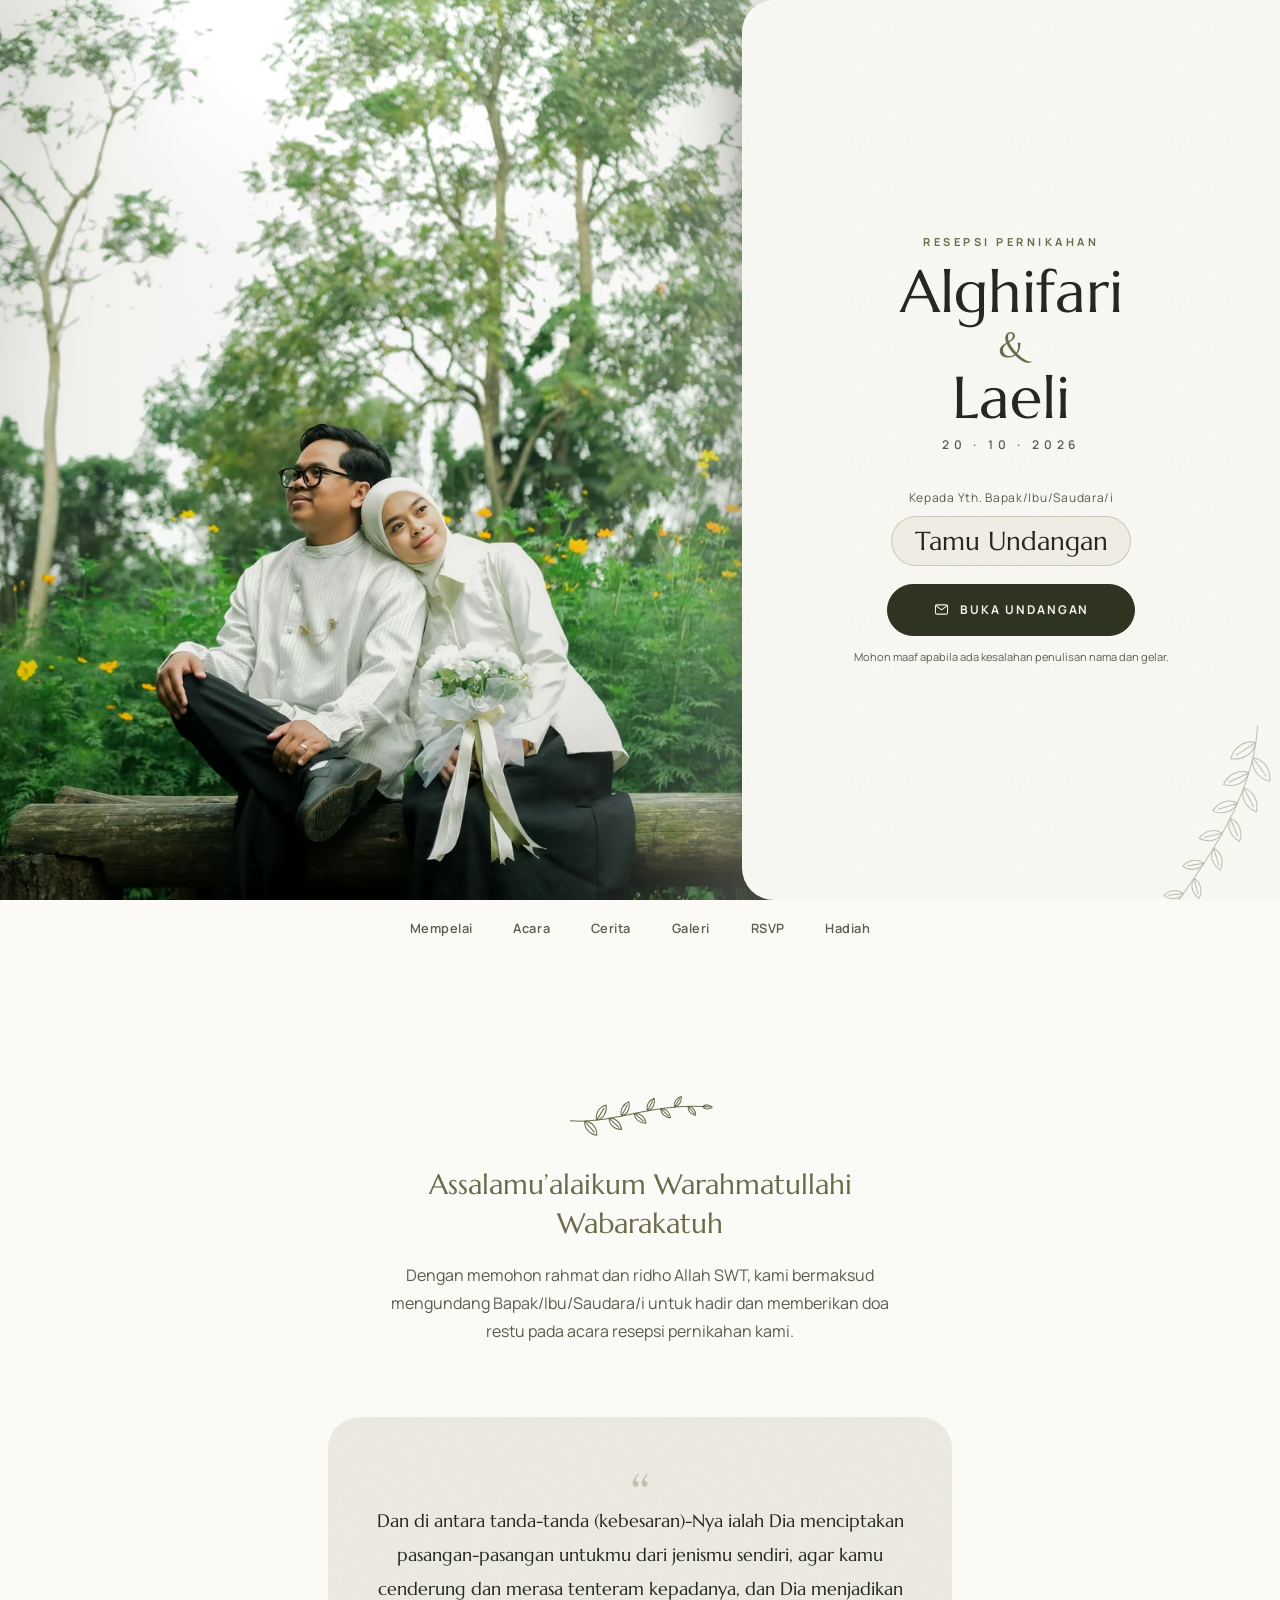
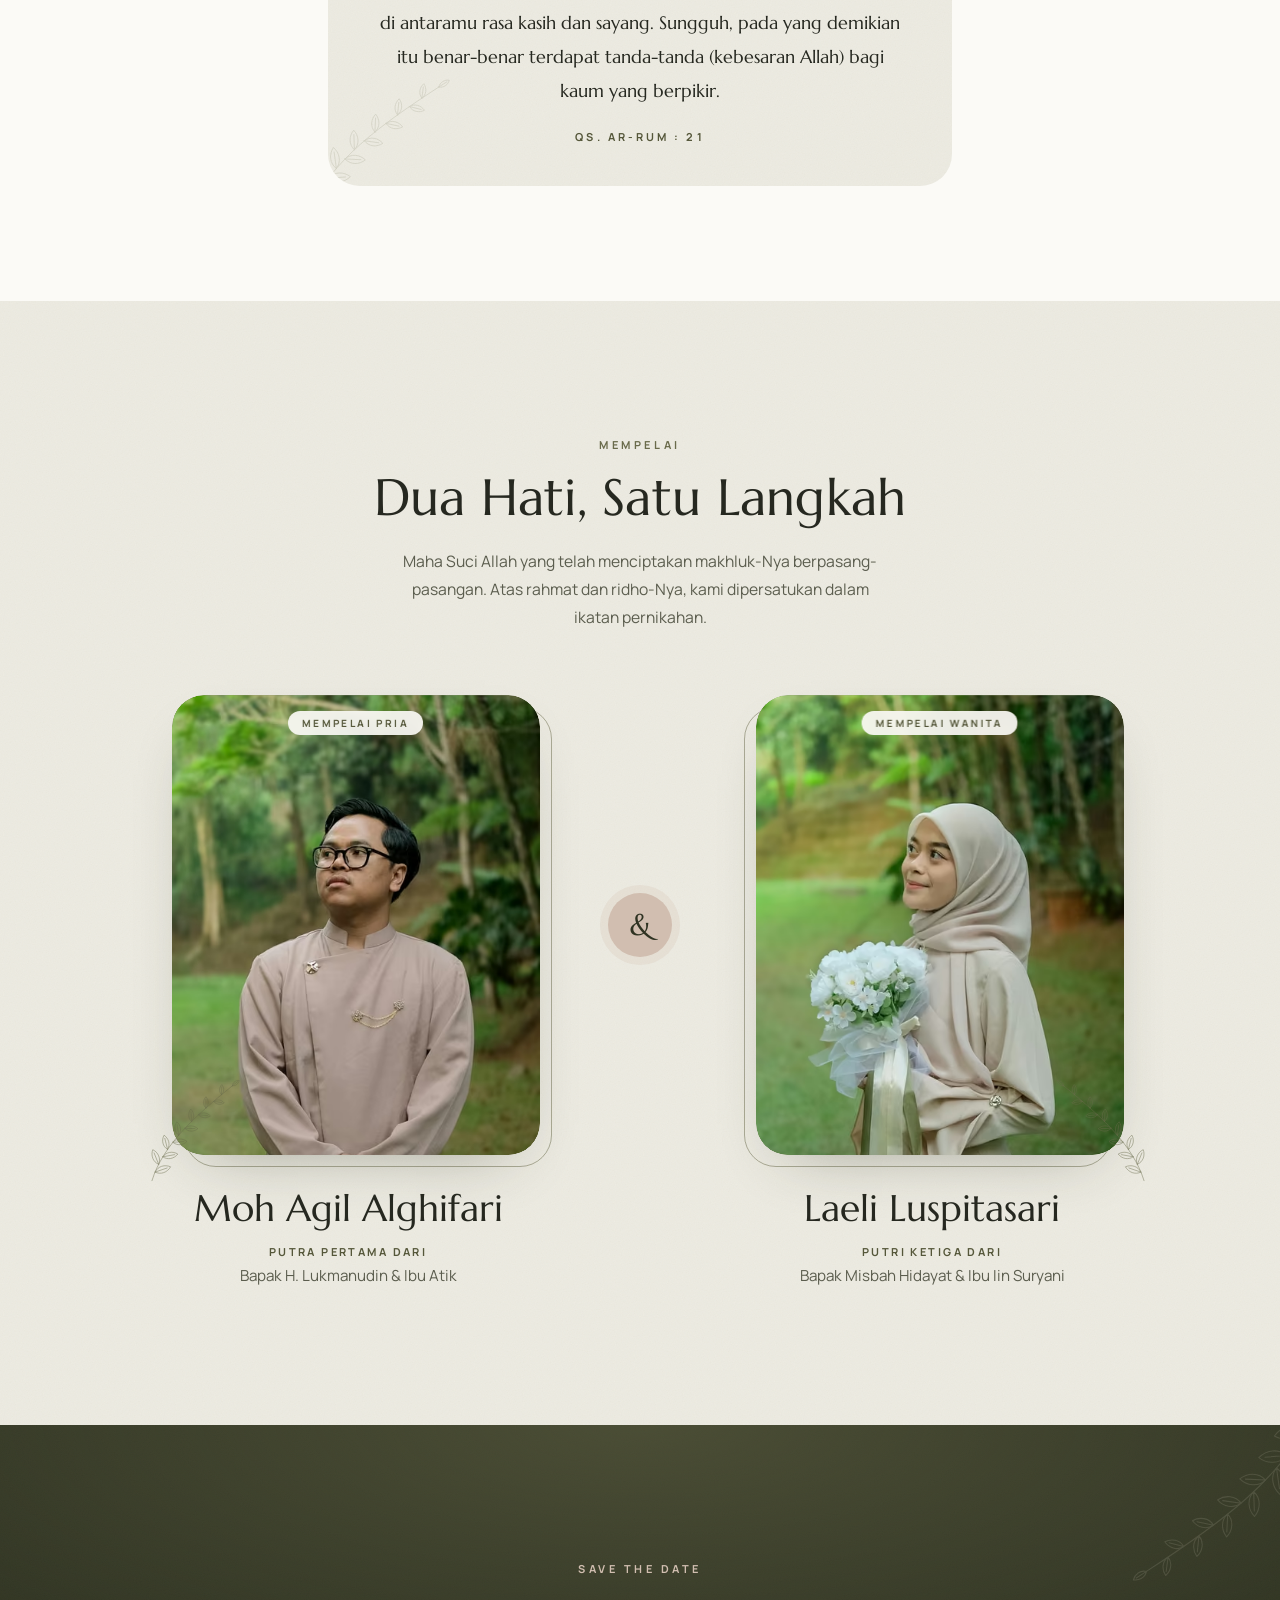
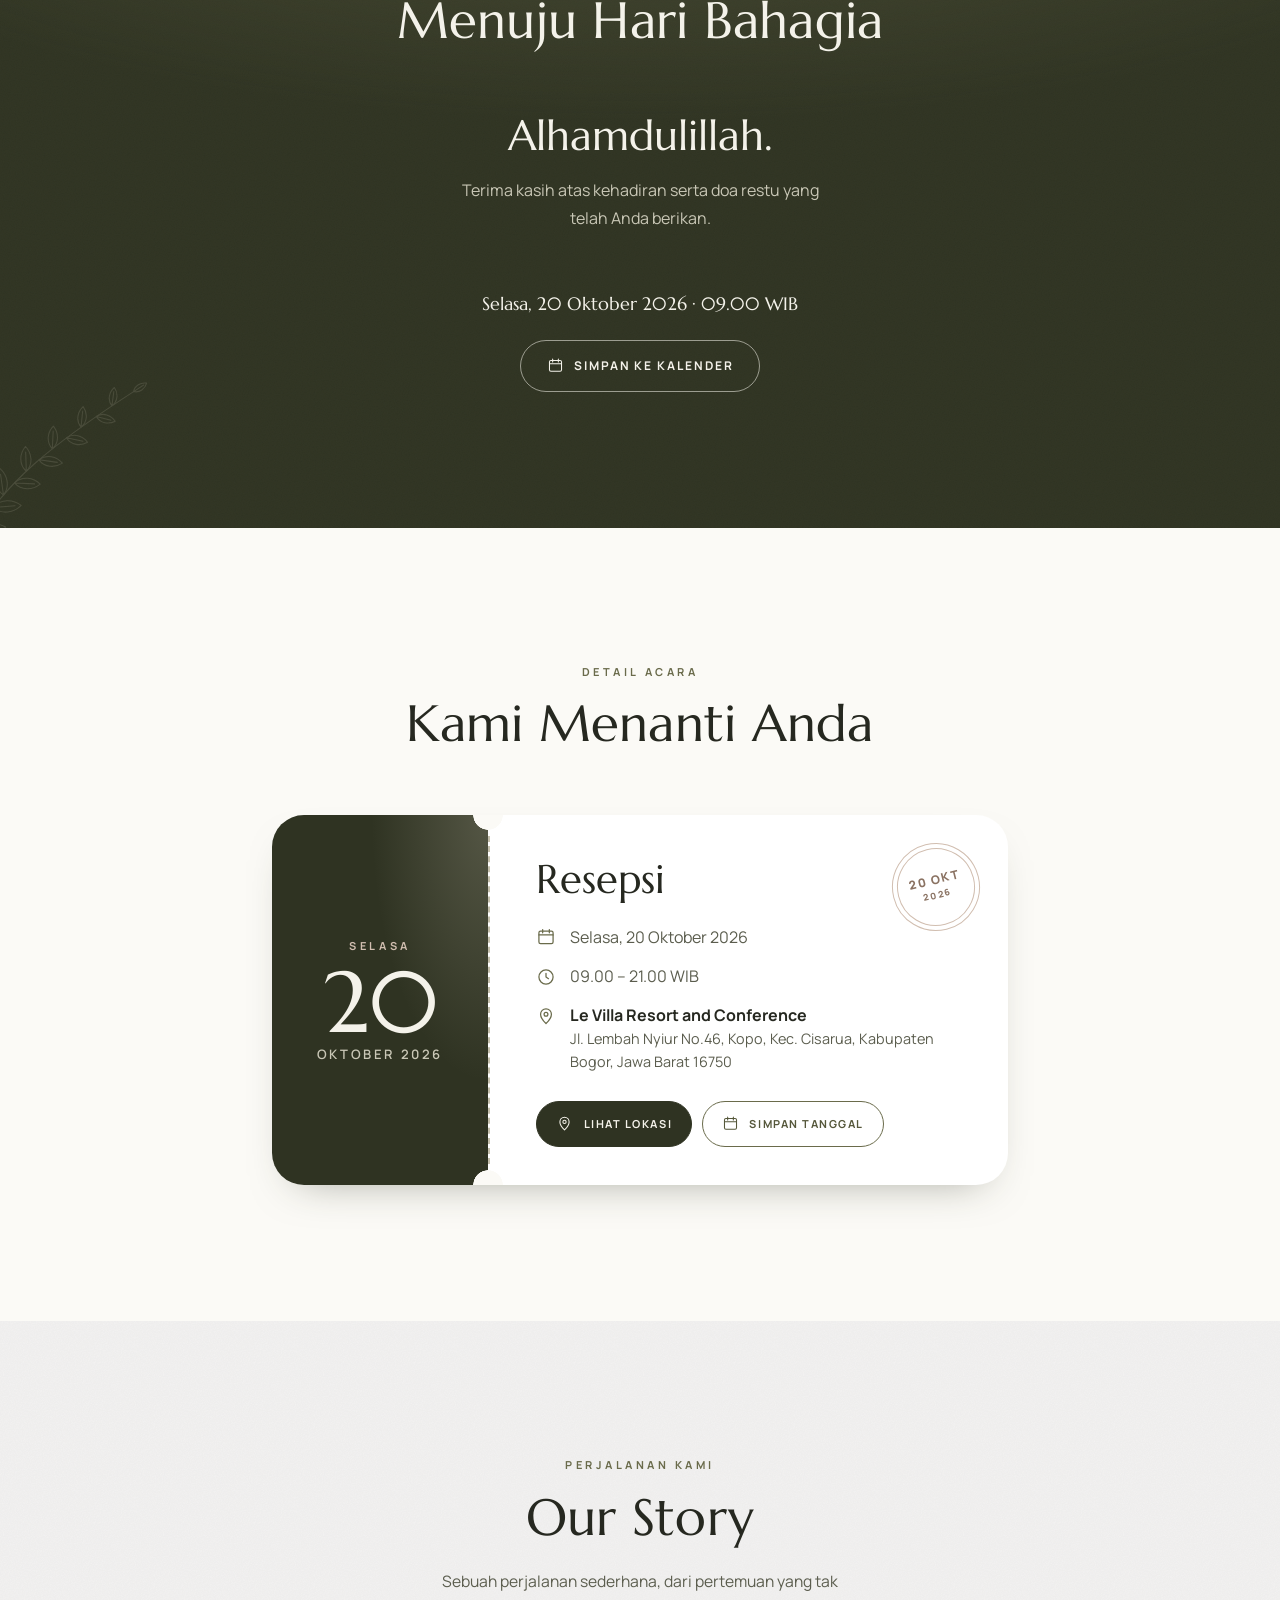
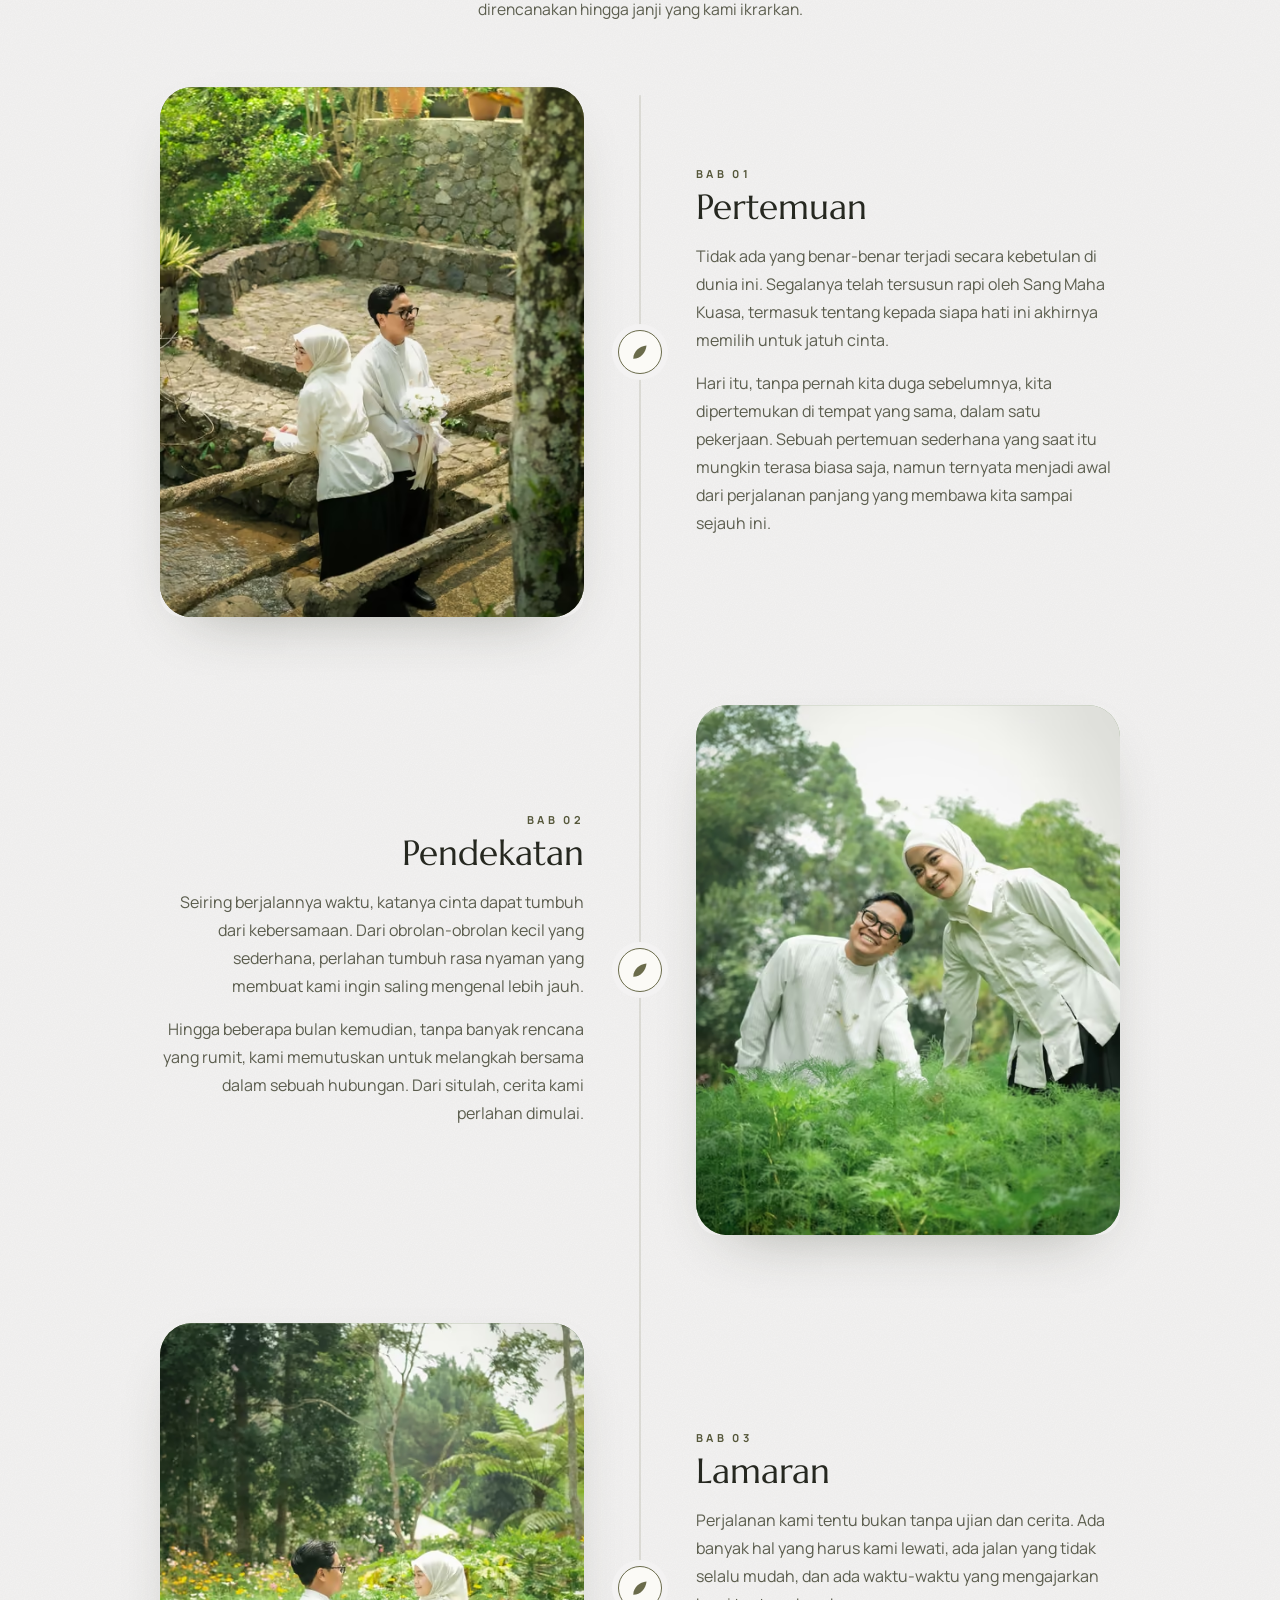
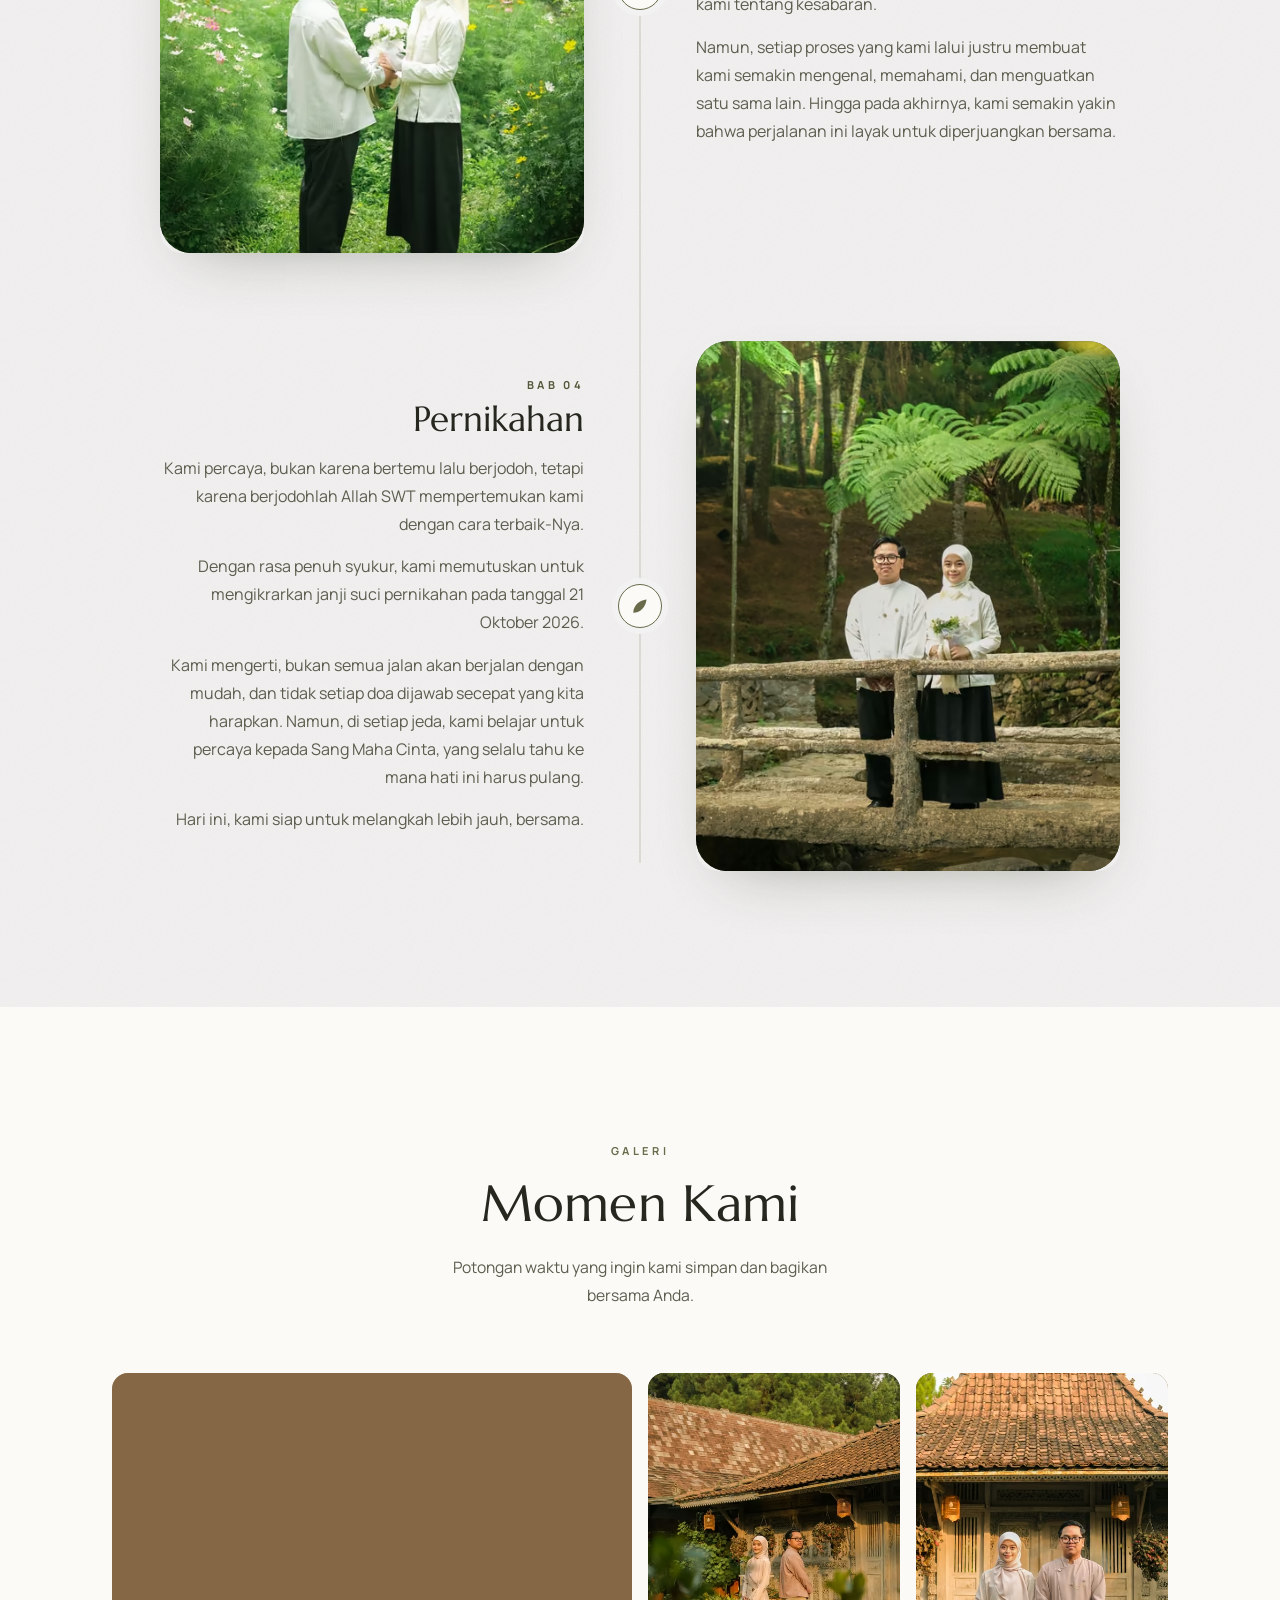
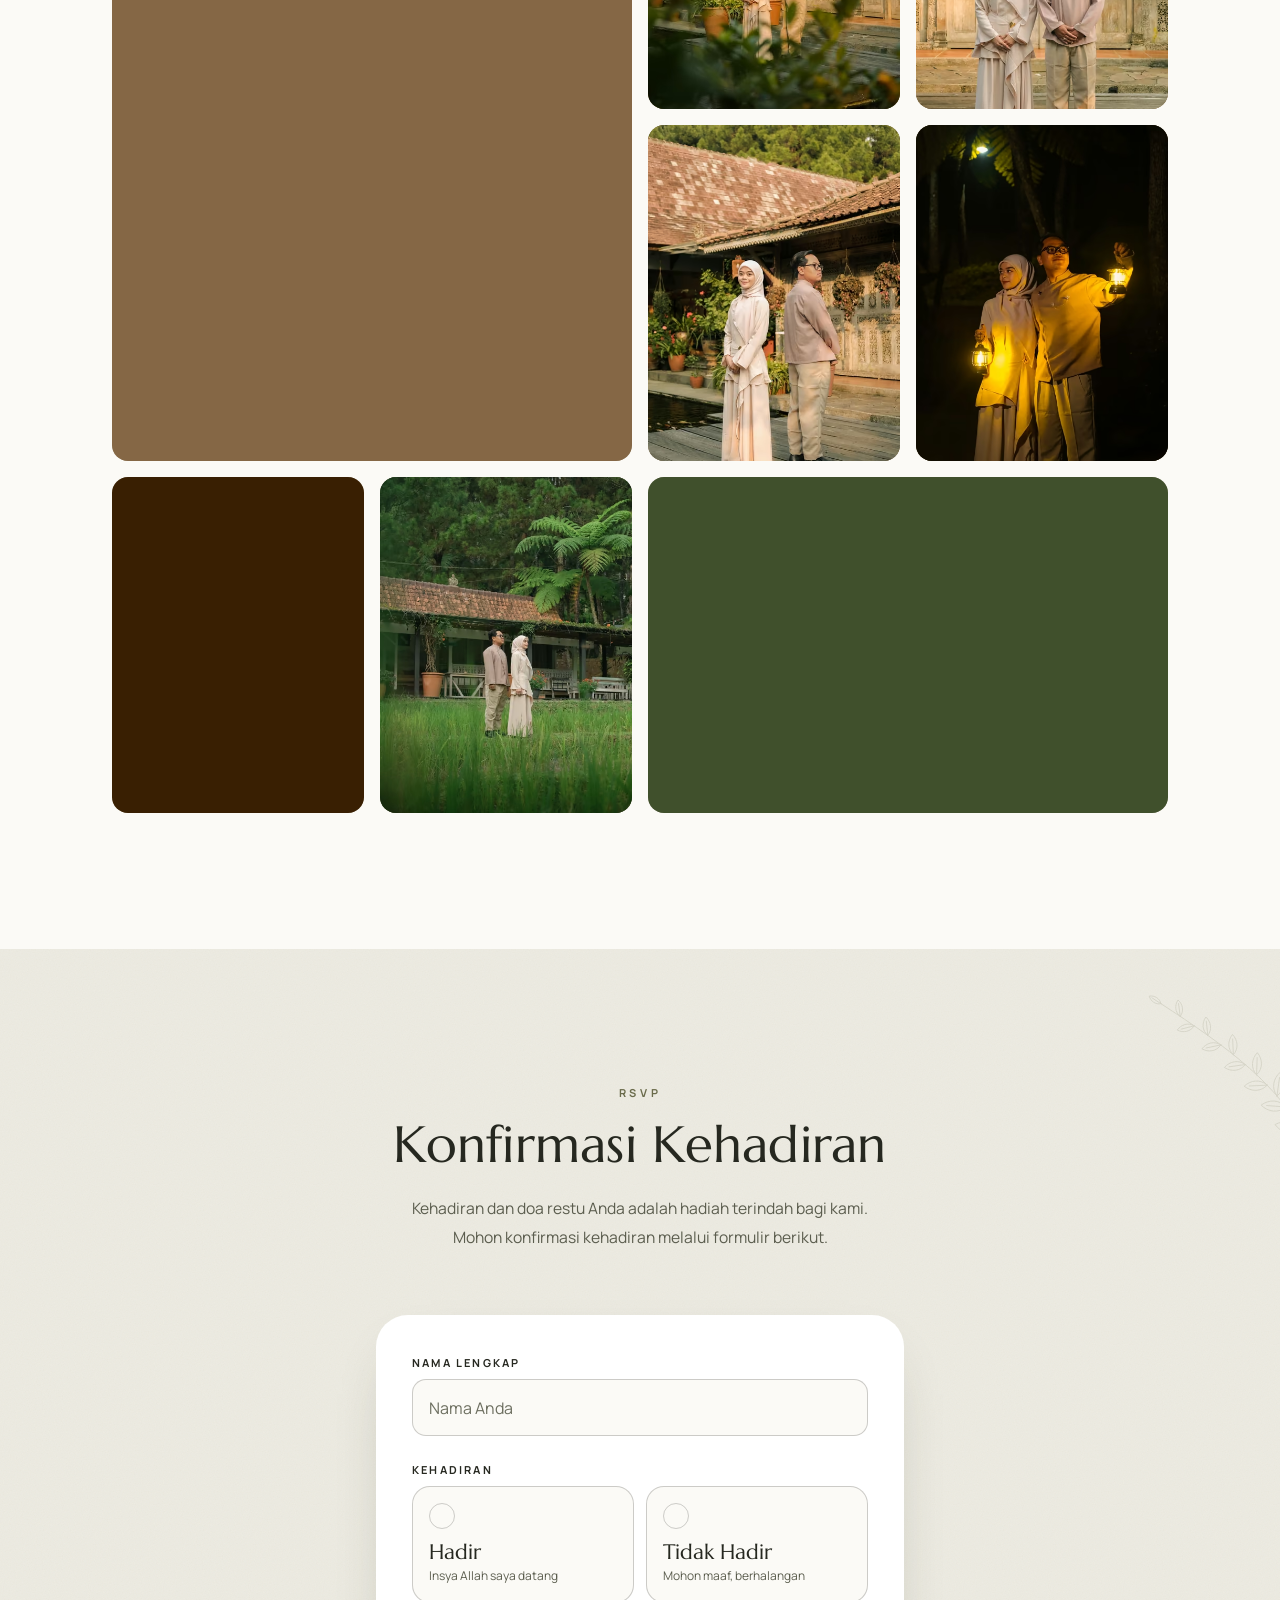
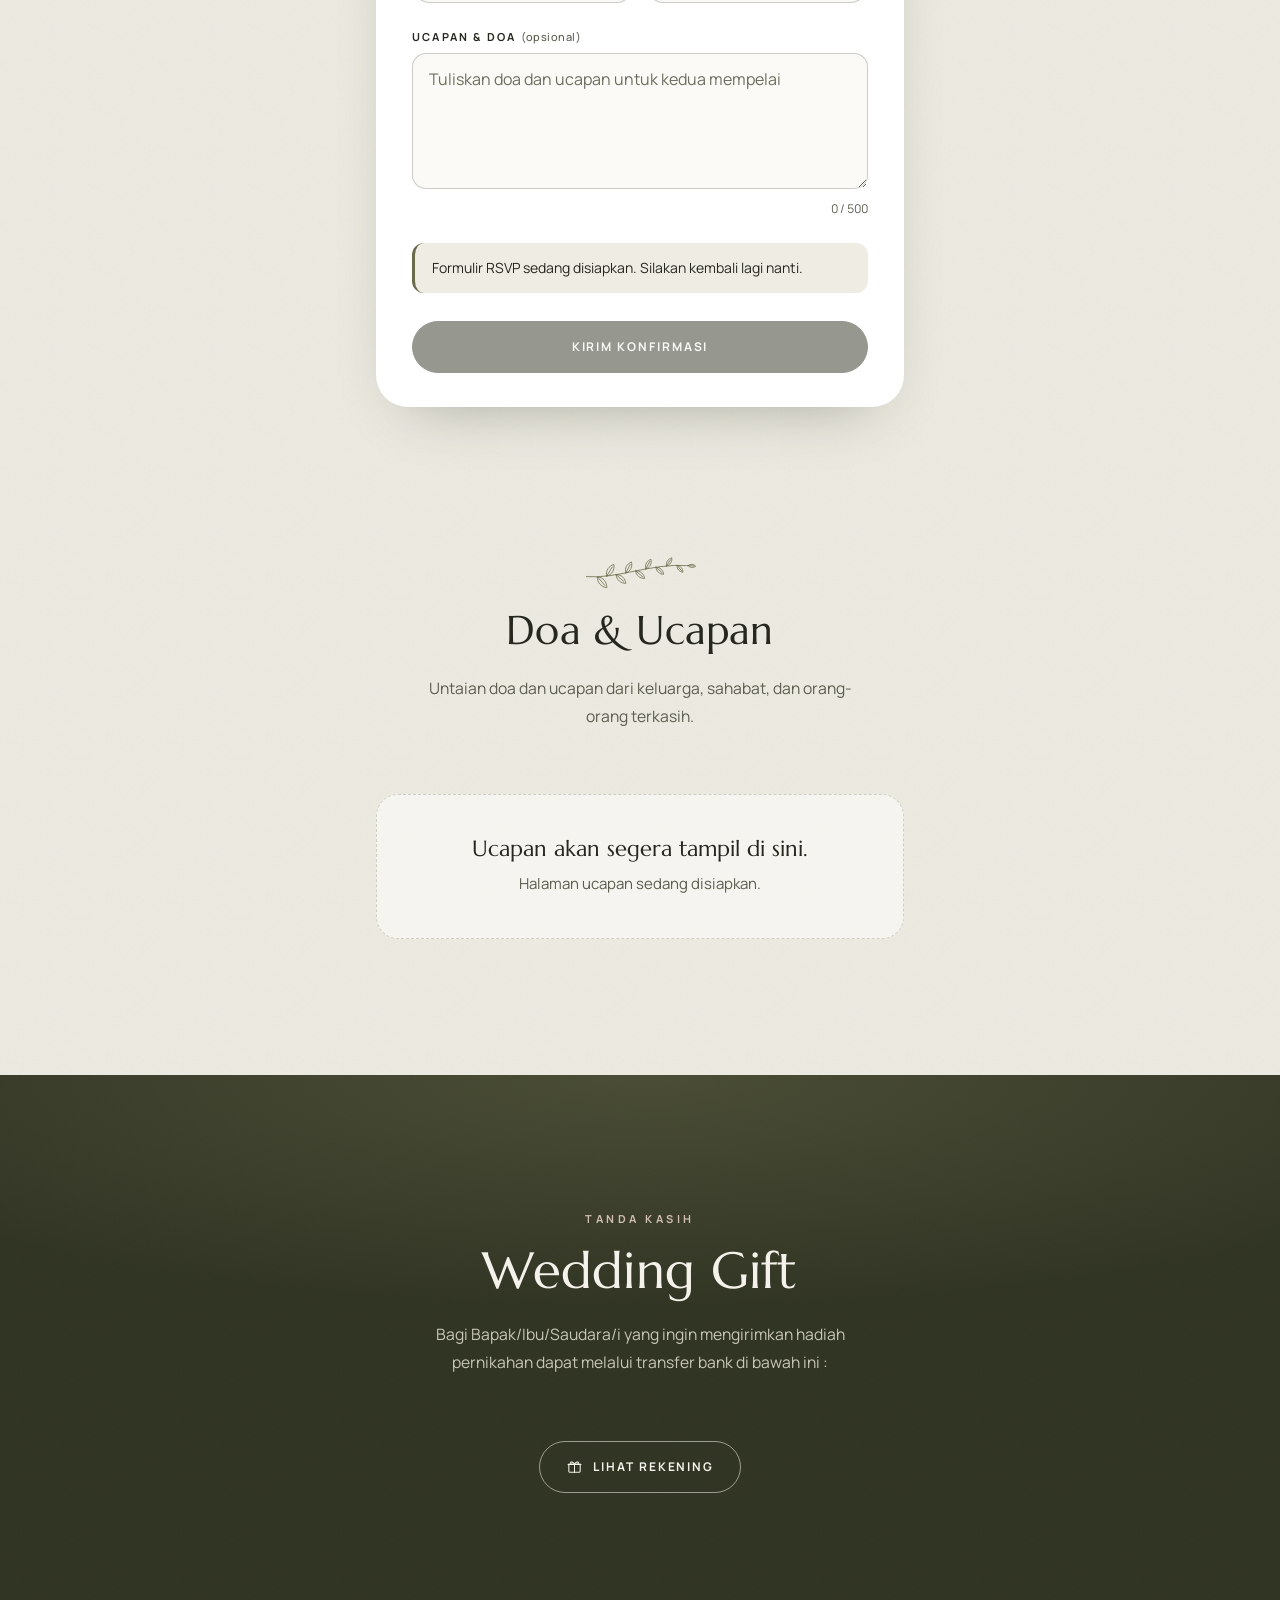
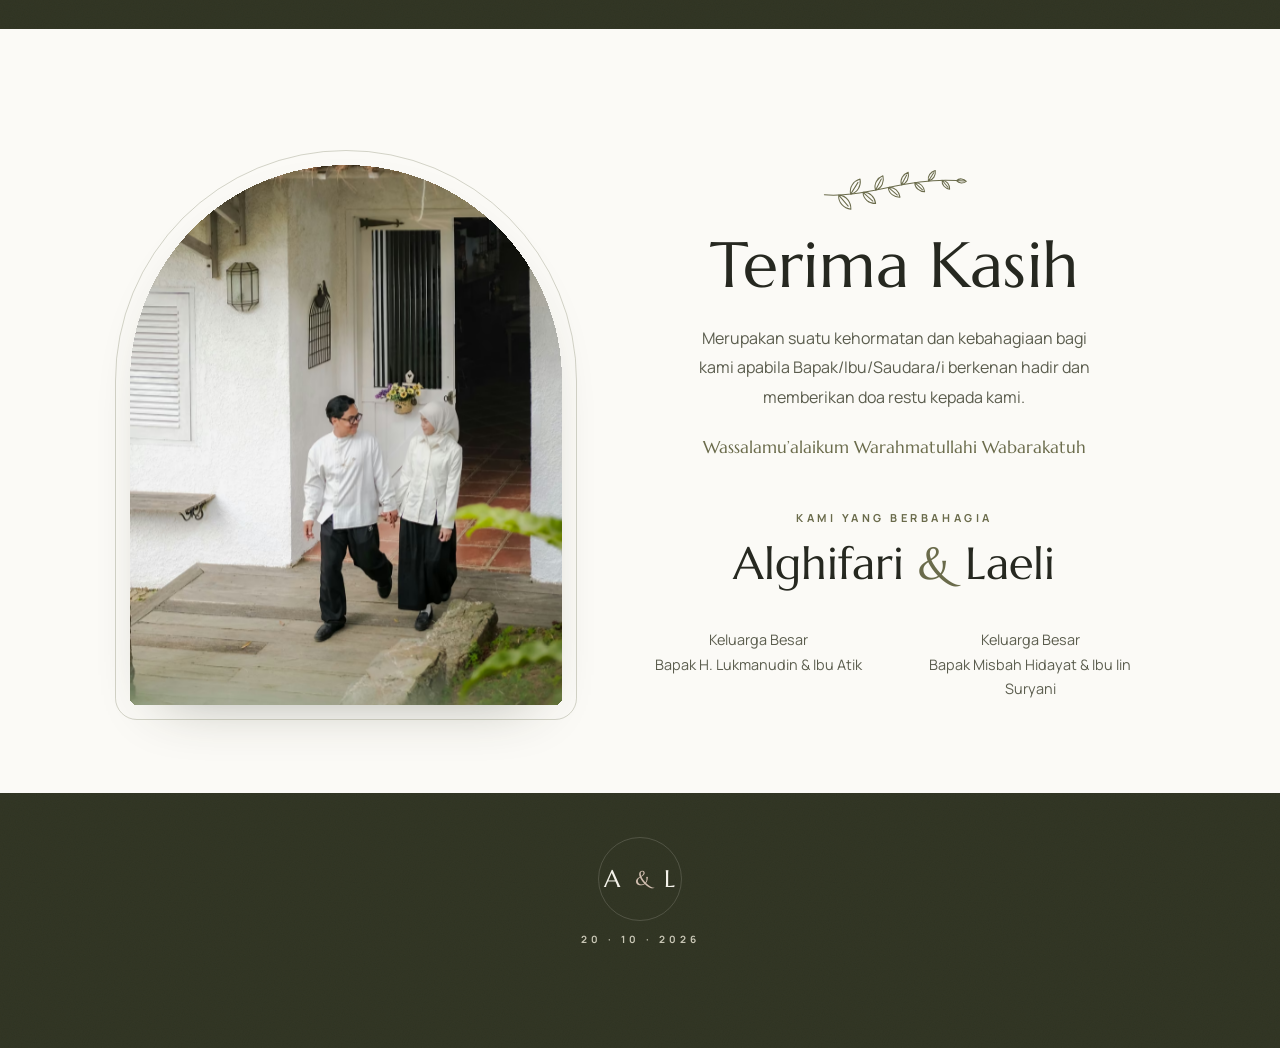
==== index.html @ d9fd5310 "Undangan resepsi Day 1 Alghifari & Laeli: desain Taman Pagi Situs statis untuk Resepsi 20 Oktober 20" ====
<!doctype html>
<html lang="id" class="no-js">
<head>
  <meta charset="utf-8">
  <meta name="viewport" content="width=device-width, initial-scale=1, viewport-fit=cover">
  <title>Resepsi Pernikahan Alghifari &amp; Laeli | 20 Oktober 2026</title>
  <meta name="description" content="Dengan penuh syukur, kami mengundang Anda di acara resepsi pernikahan Moh Agil Alghifari &amp; Laeli Luspitasari. Selasa, 20 Oktober 2026 · Le Villa Resort and Conference, Cisarua, Bogor.">
  <meta name="theme-color" content="#FBFAF6">
  <meta name="color-scheme" content="light">
  <meta name="format-detection" content="telephone=no">
  <link rel="canonical" href="https://fauzanwafyy.github.io/wedding-alghifari-laeli-day1/">

  <!-- Social sharing (WhatsApp, Facebook, X): absolute URLs of the live site. -->
  <meta property="og:type" content="website">
  <meta property="og:site_name" content="Alghifari &amp; Laeli">
  <meta property="og:locale" content="id_ID">
  <meta property="og:title" content="Resepsi Pernikahan Alghifari &amp; Laeli">
  <meta property="og:description" content="Selasa, 20 Oktober 2026 · Le Villa Resort and Conference, Cisarua, Bogor. Kami mengundang Anda untuk hadir dan memberikan doa restu.">
  <meta property="og:url" content="https://fauzanwafyy.github.io/wedding-alghifari-laeli-day1/">
  <meta property="og:image" content="https://fauzanwafyy.github.io/wedding-alghifari-laeli-day1/assets/images/meta/og-image.jpg">
  <meta property="og:image:width" content="1200">
  <meta property="og:image:height" content="630">
  <meta property="og:image:alt" content="Alghifari dan Laeli duduk berdampingan di bangku kayu di taman, undangan resepsi pernikahan 20 Oktober 2026">
  <meta name="twitter:card" content="summary_large_image">
  <meta name="twitter:title" content="Resepsi Pernikahan Alghifari &amp; Laeli">
  <meta name="twitter:description" content="Selasa, 20 Oktober 2026 · Le Villa Resort and Conference, Cisarua, Bogor.">
  <meta name="twitter:image" content="https://fauzanwafyy.github.io/wedding-alghifari-laeli-day1/assets/images/meta/og-image.jpg">

  <link rel="icon" href="assets/images/meta/favicon.svg" type="image/svg+xml">
  <link rel="icon" href="assets/images/meta/favicon-32.png" sizes="32x32" type="image/png">
  <link rel="apple-touch-icon" href="assets/images/meta/apple-touch-icon.png">

  <link rel="stylesheet" href="css/main.css">
  <link rel="stylesheet" href="css/responsive.css">

  <!-- All content and photos come from js/config.js (loaded first so the cover photo can start downloading early) -->
  <script src="js/config.js"></script>

  <script>
    // Runs before paint: enables JS styles and locks scroll behind the cover.
    document.documentElement.classList.replace("no-js", "js");
    document.documentElement.classList.add("is-locked");
    // Start downloading the cover photo configured in js/config.js right away.
    (function (img) {
      if (!img) return;
      var l = document.createElement("link");
      l.rel = "preload";
      l.as = "image";
      l.type = "image/avif";
      l.setAttribute("fetchpriority", "high");
      l.setAttribute("imagesrcset", img.widths.map(function (w) { return img.src + "-" + w + ".avif " + Math.min(w, img.w) + "w"; }).join(", "));
      l.setAttribute("imagesizes", "(min-width: 1024px) 56vw, 100vw");
      document.head.appendChild(l);
    })(window.WEDDING_CONFIG && window.WEDDING_CONFIG.images && window.WEDDING_CONFIG.images.cover);
    // Fonts: preload over http(s). Opened straight from a folder (file://)? Browsers
    // block font files there, so use the embedded copies instead (no console errors).
    if (location.protocol === "file:") {
      var fl = document.createElement("link");
      fl.rel = "stylesheet";
      fl.href = "css/fonts-local.css";
      document.head.appendChild(fl);
    } else {
      ["marcellus-latin", "manrope-latin"].forEach(function (f) {
        var p = document.createElement("link");
        p.rel = "preload";
        p.as = "font";
        p.type = "font/woff2";
        p.crossOrigin = "anonymous";
        p.href = "assets/fonts/" + f + ".woff2";
        document.head.appendChild(p);
      });
    }
  </script>
</head>
<body>
  <a class="skip-link" href="#main">Lewati ke isi undangan</a>

  <!-- ===== SVG sprite: icons + botanical line art (original, drawn for this invitation) ===== -->
  <svg width="0" height="0" class="sprite" aria-hidden="true" focusable="false">
    <symbol id="i-sprig" viewBox="0 0 168 48"><path d="M6 30C50 34 100 10 154 14"/><path d="M22.1 30.3C30.6 30.7 35.9 38.2 35.7 46.1C27.9 45.1 21.3 38.8 22.1 30.3ZM22.1 30.3L32.7 42.6M35.5 29.2C33.5 21.4 38.8 14.4 46 12.3C47.3 19.7 43.4 27.6 35.5 29.2ZM35.5 29.2L43.7 16M49.3 27.2C57 26.6 62.6 32.8 63.4 39.8C56.3 39.8 49.5 34.9 49.3 27.2ZM49.3 27.2L60.3 37M63.4 24.6C61 17.7 65.3 11.1 71.6 8.7C73.3 15.2 70.4 22.6 63.4 24.6ZM63.4 24.6L69.8 12.2M77.7 21.7C84.6 20.9 89.8 26.3 90.7 32.6C84.3 32.8 78.1 28.6 77.7 21.7ZM77.7 21.7L87.8 30.2M92.4 18.8C90.3 12.7 94.2 6.8 99.9 4.7C101.3 10.6 98.7 17.1 92.4 18.8ZM92.4 18.8L98.2 7.8M107.3 16.3C113.4 16 117.8 21 118.3 26.6C112.6 26.5 107.3 22.4 107.3 16.3ZM107.3 16.3L115.9 24.3M122.5 14.5C121.2 8.9 125.1 4.1 130.2 2.7C131 7.9 128.1 13.4 122.5 14.5ZM122.5 14.5L128.5 5.3M137.9 13.6C143.2 13.9 146.5 18.8 146.3 23.7C141.4 22.9 137.3 18.9 137.9 13.6ZM137.9 13.6L144.4 21.5M154 14C157.3 11 162.1 11.8 165 14.8C161.7 17.3 156.8 17.5 154 14ZM154 14L162.6 14.6"/></symbol>
    <symbol id="i-branch" viewBox="0 0 208 200"><path d="M10 190C40 120 110 70 190 18"/><path d="M18 173.6C24.7 162.1 39.1 160.3 49.9 166.3C42.8 176.3 29 180.9 18 173.6ZM18 173.6L42.9 167.9M26.7 158.9C15.3 152.9 12.9 139.1 18.1 128.5C28.1 134.8 33.2 147.8 26.7 158.9ZM26.7 158.9L20 135.2M36.6 144.8C44.4 135.2 57.9 135.5 67 142.5C59 150.7 45.7 153.1 36.6 144.8ZM36.6 144.8L60.3 143M47.6 131.2C37.9 124.2 37.3 111.2 43.5 102.1C51.9 109.2 55 121.8 47.6 131.2ZM47.6 131.2L44.4 108.5M59.6 118C67.9 110.1 80.2 111.9 87.8 119.3C79.5 126 67.1 126.6 59.6 118ZM59.6 118L81.6 119M72.6 105.2C64.3 97.9 65.1 85.9 71.7 78.1C78.7 85.5 80.3 97.3 72.6 105.2ZM72.6 105.2L71.9 84.1M86.4 92.7C94.7 86.2 105.8 88.9 112.1 96.3C104 101.7 92.6 101.3 86.4 92.7ZM86.4 92.7L106.5 95.5M101.1 80.6C94.1 73.3 95.7 62.4 102.2 55.8C108.1 63 108.7 74 101.1 80.6ZM101.1 80.6L102 61.2M116.5 68.6C124.4 63.1 134.4 66.3 139.6 73.4C132 77.9 121.6 76.8 116.5 68.6ZM116.5 68.6L134.6 72.4M132.5 56.8C126.6 49.9 128.6 40.1 134.8 34.4C139.8 41.3 139.8 51.2 132.5 56.8ZM132.5 56.8L134.3 39.4M149.2 45.2C156.5 40.5 165.4 43.8 169.9 50.4C162.8 54.1 153.4 52.7 149.2 45.2ZM149.2 45.2L165.3 49.3M166.3 33.6C161.2 27.2 163.2 18.5 169 13.5C173.3 19.8 173 28.7 166.3 33.6ZM166.3 33.6L168.4 17.9M190 18C191.3 11.2 197.9 7.8 204.3 8.7C202.6 14.9 196.7 19.6 190 18ZM190 18L201.1 10.8"/></symbol>
    <symbol id="i-leaf" viewBox="0 0 24 24"><path d="M3 21C3 11.1 11.5 4.1 20.7 3.3C19.9 12.5 12.9 21 3 21Z"/></symbol>
    <symbol id="i-mail" viewBox="0 0 24 24"><rect x="3.5" y="5.5" width="17" height="13" rx="2"/><path d="m4 6.5 8 6 8-6"/></symbol>
    <symbol id="i-calendar" viewBox="0 0 24 24"><rect x="3.5" y="5" width="17" height="15" rx="2"/><path d="M3.5 9.5h17M8 3v4M16 3v4"/></symbol>
    <symbol id="i-clock" viewBox="0 0 24 24"><circle cx="12" cy="12" r="8.5"/><path d="M12 7.5V12l3 2"/></symbol>
    <symbol id="i-pin" viewBox="0 0 24 24"><path d="M12 21s-6.5-6.2-6.5-11.2a6.5 6.5 0 0 1 13 0C18.5 14.8 12 21 12 21z"/><circle cx="12" cy="9.8" r="2.3"/></symbol>
    <symbol id="i-gift" viewBox="0 0 24 24"><rect x="4" y="9" width="16" height="11" rx="1.2"/><path d="M3 9h18M12 9v11M12 9c-1.5-3.5-5.5-4.5-5.5-2 0 1.6 2.5 2 5.5 2zm0 0c1.5-3.5 5.5-4.5 5.5-2 0 1.6-2.5 2-5.5 2z"/></symbol>
    <symbol id="i-note" viewBox="0 0 24 24"><path d="M9 18V6l10-2v12"/><circle cx="6.5" cy="18" r="2.5"/><circle cx="16.5" cy="16" r="2.5"/></symbol>
    <symbol id="i-arrow" viewBox="0 0 24 24"><path d="M4 12h15M14 7l5 5-5 5"/></symbol>
    <symbol id="i-down" viewBox="0 0 24 24"><path d="M12 4v15M7 14l5 5 5-5"/></symbol>
    <symbol id="i-close" viewBox="0 0 24 24"><path d="M6 6l12 12M18 6 6 18"/></symbol>
    <symbol id="i-chev" viewBox="0 0 24 24"><path d="m14.5 6-6 6 6 6"/></symbol>
    <symbol id="i-check" viewBox="0 0 24 24"><path d="m5 12.5 4.5 4.5L19 7.5"/></symbol>
    <symbol id="i-at" viewBox="0 0 24 24"><rect x="4" y="4" width="16" height="16" rx="4.5"/><circle cx="12" cy="12" r="3.6"/><circle cx="16.6" cy="7.4" r=".6"/></symbol>
    <symbol id="i-zoom" viewBox="0 0 24 24"><circle cx="11" cy="11" r="6.5"/><path d="m16 16 4 4M11 8.5v5M8.5 11h5"/></symbol>
  </svg>

  <!-- ===================================================== OPENING COVER -->
  <div class="cover" id="cover" role="dialog" aria-modal="true" aria-labelledby="cover-title" aria-describedby="cover-guest">
    <div class="cover__photo" aria-hidden="true">
      <div class="cover__media" data-slot="cover"></div>
      <div class="leaves" data-leaves="7"></div>
    </div>

    <div class="cover__sheet">
      <svg class="cover__branch" aria-hidden="true"><use href="#i-branch"/></svg>
      <div class="cover__content">
        <header class="cover__top">
          <p class="eyebrow">Resepsi Pernikahan</p>
          <h2 class="cover__names" id="cover-title" data-split>
            <span class="cover__name-line" data-bind="groom.nick">Alghifari</span>
            <span class="amp" aria-hidden="true">&amp;</span><span class="visually-hidden">dan</span>
            <span class="cover__name-line" data-bind="bride.nick">Laeli</span>
          </h2>
          <p class="cover__date" data-bind="date.dots">20 · 10 · 2026</p>
        </header>

        <div class="cover__guest" id="cover-guest">
          <p class="cover__to" data-bind="copy.coverTo">Kepada Yth. Bapak/Ibu/Saudara/i</p>
          <p class="cover__guestname"><span data-bind="guest.name">Tamu Undangan</span></p>
          <button class="btn btn--solid cover__btn" id="open-invitation" type="button">
            <svg class="icon" aria-hidden="true"><use href="#i-mail"/></svg>
            <span data-bind="copy.openButton">Buka Undangan</span>
          </button>
          <p class="cover__note" data-bind="copy.coverNote">Mohon maaf apabila ada kesalahan penulisan nama dan gelar.</p>
        </div>
      </div>
    </div>
  </div>

  <!-- ================================================== THE INVITATION -->
  <main id="main" class="invitation" inert>

    <!-- HEADER -->
    <section id="home" class="hero" data-nav="home" aria-labelledby="hero-title">
      <div class="hero__media" aria-hidden="true" data-slot="hero"></div>
      <div class="hero__shade" aria-hidden="true"></div>
      <div class="leaves leaves--light" data-leaves="6" aria-hidden="true"></div>
      <div class="hero__content">
        <p class="eyebrow eyebrow--light hero__kicker">Resepsi Pernikahan</p>
        <h1 class="hero__names" id="hero-title" tabindex="-1" data-split>
          <span class="hero__line" data-bind="groom.nick">Alghifari</span>
          <span class="hero__amp"><span class="amp" aria-hidden="true">&amp;</span><span class="visually-hidden">dan</span></span>
          <span class="hero__line" data-bind="bride.nick">Laeli</span>
        </h1>
        <p class="hero__date"><span data-bind="date.weekday">Selasa</span><span class="hero__dot" aria-hidden="true"></span><span data-bind="date.dmy">20 Oktober 2026</span></p>
      </div>
      <a class="scroll-cue" href="#intro"><span>Gulir</span><svg aria-hidden="true"><use href="#i-down"/></svg><span class="visually-hidden">ke bawah</span></a>
    </section>

    <!-- NAVIGATION (sticky chips) -->
    <nav class="chips" id="chips" aria-label="Navigasi undangan">
      <div class="chips__track">
        <span class="chips__ink" aria-hidden="true"></span>
        <a class="chip" href="#couple" data-nav="couple">Mempelai</a>
        <a class="chip" href="#events" data-nav="events">Acara</a>
        <a class="chip" href="#story" data-nav="story">Cerita</a>
        <a class="chip" href="#gallery" data-nav="gallery">Galeri</a>
        <a class="chip" href="#rsvp" data-nav="rsvp">RSVP</a>
        <a class="chip" href="#gift" data-nav="gift">Hadiah</a>
      </div>
    </nav>

    <!-- SALAM + VERSE -->
    <section id="intro" class="intro section" data-nav="home" aria-labelledby="intro-title">
      <div class="wrap wrap--narrow">
        <svg class="sprig sprig--draw" aria-hidden="true" data-reveal="draw"><use href="#i-sprig"/></svg>
        <h2 class="intro__salam" id="intro-title" data-bind="copy.salam" data-reveal>Assalamu’alaikum Warahmatullahi Wabarakatuh</h2>
        <p class="intro__text" data-bind="copy.intro" data-reveal>Dengan memohon rahmat dan ridho Allah SWT, kami bermaksud mengundang Bapak/Ibu/Saudara/i untuk hadir dan memberikan doa restu pada acara resepsi pernikahan kami.</p>
      </div>
      <figure class="verse wrap wrap--narrow" id="verse" data-reveal="rise" aria-label="Kutipan ayat suci">
        <svg class="verse__branch" aria-hidden="true"><use href="#i-branch"/></svg>
        <blockquote class="verse__text"><p data-bind="copy.verse.text">Dan di antara tanda-tanda (kebesaran)-Nya ialah Dia menciptakan pasangan-pasangan untukmu dari jenismu sendiri, agar kamu cenderung dan merasa tenteram kepadanya, dan Dia menjadikan di antaramu rasa kasih dan sayang. Sungguh, pada yang demikian itu benar-benar terdapat tanda-tanda (kebesaran Allah) bagi kaum yang berpikir.</p></blockquote>
        <figcaption class="verse__src" data-bind="copy.verse.source">QS. Ar-Rum : 21</figcaption>
      </figure>
    </section>

    <!-- GROOM & BRIDE -->
    <section id="couple" class="couple section section--sage" data-nav="couple" aria-labelledby="couple-title">
      <div class="wrap">
        <header class="sec-head" data-reveal>
          <p class="eyebrow">Mempelai</p>
          <h2 class="title" id="couple-title">Dua Hati, Satu Langkah</h2>
          <p class="sec-lead" data-bind="copy.coupleIntro">Maha Suci Allah yang telah menciptakan makhluk-Nya berpasang-pasangan. Atas rahmat dan ridho-Nya, kami dipersatukan dalam ikatan pernikahan.</p>
        </header>

        <div class="couple__grid">
          <article class="person person--groom" id="groom" aria-labelledby="groom-name">
            <figure class="person__figure" data-reveal="image">
              <div class="person__frame"><div class="person__img" data-image="groom"></div></div>
              <svg class="person__sprig" aria-hidden="true"><use href="#i-branch"/></svg>
              <figcaption class="person__tag">Mempelai Pria</figcaption>
            </figure>
            <div class="person__body" data-reveal>
              <h3 class="person__name" id="groom-name" data-bind="groom.name">Moh Agil Alghifari</h3>
              <p class="person__parents">
                <span class="person__childof" data-bind="groom.childOf">Putra Pertama dari</span>
                <span data-bind="groom.parents">Bapak H. Lukmanudin &amp; Ibu Atik</span>
              </p>
              <a class="person__ig" data-instagram="groom" href="#" target="_blank" rel="noopener noreferrer" hidden><svg class="icon" aria-hidden="true"><use href="#i-at"/></svg><span></span></a>
            </div>
          </article>

          <div class="couple__amp" aria-hidden="true" data-reveal="pop"><span>&amp;</span></div>

          <article class="person person--bride" id="bride" aria-labelledby="bride-name">
            <figure class="person__figure" data-reveal="image">
              <div class="person__frame"><div class="person__img" data-image="bride"></div></div>
              <svg class="person__sprig" aria-hidden="true"><use href="#i-branch"/></svg>
              <figcaption class="person__tag">Mempelai Wanita</figcaption>
            </figure>
            <div class="person__body" data-reveal>
              <h3 class="person__name" id="bride-name" data-bind="bride.name">Laeli Luspitasari</h3>
              <p class="person__parents">
                <span class="person__childof" data-bind="bride.childOf">Putri Ketiga dari</span>
                <span data-bind="bride.parents">Bapak Misbah Hidayat &amp; Ibu Iin Suryani</span>
              </p>
              <a class="person__ig" data-instagram="bride" href="#" target="_blank" rel="noopener noreferrer" hidden><svg class="icon" aria-hidden="true"><use href="#i-at"/></svg><span></span></a>
            </div>
          </article>
        </div>
      </div>
    </section>

    <!-- COUNTDOWN -->
    <section id="countdown" class="countdown section section--forest" data-nav="events" aria-labelledby="countdown-title">
      <svg class="countdown__branch countdown__branch--l" aria-hidden="true"><use href="#i-branch"/></svg>
      <svg class="countdown__branch countdown__branch--r" aria-hidden="true"><use href="#i-branch"/></svg>
      <div class="wrap">
        <header class="sec-head" data-reveal>
          <p class="eyebrow eyebrow--light">Save the Date</p>
          <h2 class="title" id="countdown-title">Menuju Hari Bahagia</h2>
        </header>

        <div class="timer" role="timer" aria-label="Hitung mundur menuju acara resepsi" data-stagger="120">
          <div class="timer__unit" data-reveal="pop">
            <svg class="ring" viewBox="0 0 100 100" aria-hidden="true"><circle class="ring__track" cx="50" cy="50" r="45"/><circle class="ring__bar" cx="50" cy="50" r="45" data-ring="days"/></svg>
            <span class="timer__num" data-unit="days">00</span><span class="timer__label" data-unit-label="days">Hari</span>
          </div>
          <div class="timer__unit" data-reveal="pop">
            <svg class="ring" viewBox="0 0 100 100" aria-hidden="true"><circle class="ring__track" cx="50" cy="50" r="45"/><circle class="ring__bar" cx="50" cy="50" r="45" data-ring="hours"/></svg>
            <span class="timer__num" data-unit="hours">00</span><span class="timer__label" data-unit-label="hours">Jam</span>
          </div>
          <div class="timer__unit" data-reveal="pop">
            <svg class="ring" viewBox="0 0 100 100" aria-hidden="true"><circle class="ring__track" cx="50" cy="50" r="45"/><circle class="ring__bar" cx="50" cy="50" r="45" data-ring="minutes"/></svg>
            <span class="timer__num" data-unit="minutes">00</span><span class="timer__label" data-unit-label="minutes">Menit</span>
          </div>
          <div class="timer__unit" data-reveal="pop">
            <svg class="ring" viewBox="0 0 100 100" aria-hidden="true"><circle class="ring__track" cx="50" cy="50" r="45"/><circle class="ring__bar" cx="50" cy="50" r="45" data-ring="seconds"/></svg>
            <span class="timer__num" data-unit="seconds">00</span><span class="timer__label" data-unit-label="seconds">Detik</span>
          </div>
        </div>
        <div class="timer-done" hidden>
          <p class="timer-done__title">Hari bahagia telah tiba.</p>
          <p class="timer-done__sub"></p>
        </div>

        <div class="savedate" id="save-the-date" data-reveal>
          <p class="savedate__when" data-bind="date.firstTime">Selasa, 20 Oktober 2026 · 09.00 WIB</p>
          <a class="btn btn--light" id="calendar-link" href="https://calendar.google.com/calendar/" target="_blank" rel="noopener noreferrer">
            <svg class="icon" aria-hidden="true"><use href="#i-calendar"/></svg>
            <span>Simpan ke Kalender</span>
          </a>
        </div>
      </div>
    </section>

    <!-- EVENT DETAILS -->
    <section id="events" class="events section" data-nav="events" aria-labelledby="events-title">
      <div class="wrap">
        <header class="sec-head" data-reveal>
          <p class="eyebrow">Detail Acara</p>
          <h2 class="title" id="events-title">Kami Menanti Anda</h2>
        </header>
        <ol class="events__list" id="event-list"></ol>
      </div>
    </section>

    <!-- OUR STORY -->
    <section id="story" class="story section section--mist" data-nav="story" aria-labelledby="story-title">
      <div class="wrap">
        <header class="sec-head" data-reveal>
          <p class="eyebrow">Perjalanan Kami</p>
          <h2 class="title" id="story-title">Our Story</h2>
          <p class="sec-lead" data-bind="copy.storyIntro">Sebuah perjalanan sederhana, dari pertemuan yang tak direncanakan hingga janji yang kami ikrarkan.</p>
        </header>
        <div class="timeline">
          <span class="timeline__rail" aria-hidden="true"><span class="timeline__fill"></span></span>
          <ol class="timeline__list" id="story-list"></ol>
        </div>
      </div>
    </section>

    <!-- GALLERY -->
    <section id="gallery" class="gallery section" data-nav="gallery" aria-labelledby="gallery-title">
      <div class="wrap wrap--wide">
        <header class="sec-head" data-reveal>
          <p class="eyebrow">Galeri</p>
          <h2 class="title" id="gallery-title">Momen Kami</h2>
          <p class="sec-lead" data-bind="copy.galleryIntro">Potongan waktu yang ingin kami simpan dan bagikan bersama Anda.</p>
        </header>
        <ul class="gallery__grid" id="gallery-grid" data-stagger="90"></ul>
      </div>
    </section>

    <!-- RSVP -->
    <section id="rsvp" class="rsvp section section--sage" data-nav="rsvp" aria-labelledby="rsvp-title">
      <svg class="rsvp__branch" aria-hidden="true"><use href="#i-branch"/></svg>
      <div class="wrap wrap--narrow">
        <header class="sec-head" data-reveal>
          <p class="eyebrow">RSVP</p>
          <h2 class="title" id="rsvp-title">Konfirmasi Kehadiran</h2>
          <p class="sec-lead" data-bind="copy.rsvpIntro">Kehadiran dan doa restu Anda adalah hadiah terindah bagi kami. Mohon konfirmasi kehadiran melalui formulir berikut.</p>
          <p class="sec-note" data-bind="copy.rsvpDeadline" data-hide-empty="copy.rsvpDeadline" hidden></p>
        </header>

        <div class="card" data-reveal="rise">
          <p class="rsvp__returning" id="rsvp-returning" hidden></p>

          <form class="form" id="rsvp-form" novalidate>
            <fieldset class="form__fields" id="rsvp-fields">
              <legend class="visually-hidden">Formulir konfirmasi kehadiran</legend>

              <div class="field">
                <label class="field__label" for="rsvp-name">Nama Lengkap</label>
                <input class="field__input" id="rsvp-name" name="guestName" type="text" autocomplete="name" autocapitalize="words" maxlength="80" required aria-describedby="rsvp-guestName-error" placeholder="Nama Anda">
                <p class="field__error" id="rsvp-guestName-error"></p>
              </div>

              <fieldset class="field field--choice">
                <legend class="field__label">Kehadiran</legend>
                <div class="choice">
                  <label class="choice__opt">
                    <input type="radio" name="attendance" value="attending" required aria-describedby="rsvp-attendance-error">
                    <span class="choice__box">
                      <span class="choice__mark" aria-hidden="true"><svg><use href="#i-check"/></svg></span>
                      <span class="choice__text">Hadir</span>
                      <span class="choice__sub">Insya Allah saya datang</span>
                    </span>
                  </label>
                  <label class="choice__opt">
                    <input type="radio" name="attendance" value="not_attending" aria-describedby="rsvp-attendance-error">
                    <span class="choice__box">
                      <span class="choice__mark" aria-hidden="true"><svg><use href="#i-close"/></svg></span>
                      <span class="choice__text">Tidak Hadir</span>
                      <span class="choice__sub">Mohon maaf, berhalangan</span>
                    </span>
                  </label>
                </div>
                <p class="field__error" id="rsvp-attendance-error"></p>
              </fieldset>

              <div class="field" id="guest-count-field" hidden>
                <label class="field__label" for="rsvp-count">Jumlah Tamu</label>
                <div class="stepper">
                  <button class="stepper__btn" type="button" data-step="-1" aria-label="Kurangi jumlah tamu">−</button>
                  <input class="stepper__input" id="rsvp-count" name="guestCount" type="number" inputmode="numeric" min="1" max="5" value="1" aria-describedby="guest-count-hint rsvp-guestCount-error">
                  <button class="stepper__btn" type="button" data-step="1" aria-label="Tambah jumlah tamu">+</button>
                </div>
                <p class="field__hint" id="guest-count-hint">Termasuk Anda. Maksimal 5 orang.</p>
                <p class="field__error" id="rsvp-guestCount-error"></p>
              </div>

              <div class="field">
                <label class="field__label" for="rsvp-message">Ucapan &amp; Doa <span class="field__opt">(opsional)</span></label>
                <textarea class="field__input field__input--area" id="rsvp-message" name="message" rows="4" maxlength="500" aria-describedby="rsvp-message-count rsvp-message-error" placeholder="Tuliskan doa dan ucapan untuk kedua mempelai"></textarea>
                <div class="field__meta">
                  <p class="field__error" id="rsvp-message-error"></p>
                  <p class="field__count" id="rsvp-message-count" aria-live="off">0 / 500</p>
                </div>
              </div>

              <!-- Spam trap: humans never see or fill this -->
              <div class="hp" aria-hidden="true">
                <label>Website <input type="text" name="website" tabindex="-1" autocomplete="off"></label>
              </div>
            </fieldset>

            <p class="form__status" id="rsvp-status" role="alert" hidden></p>

            <button class="btn btn--solid btn--block" id="rsvp-submit" type="submit">
              <span class="btn__spinner" aria-hidden="true"></span>
              <span class="btn__label">Kirim Konfirmasi</span>
            </button>
          </form>

          <div class="rsvp-success" id="rsvp-success" tabindex="-1" hidden>
            <svg class="rsvp-success__check" viewBox="0 0 52 52" aria-hidden="true">
              <circle cx="26" cy="26" r="24"/>
              <path d="m15 27 7.5 7.5L37.5 19"/>
            </svg>
            <h3 class="rsvp-success__title" id="rsvp-success-title">Terima kasih.</h3>
            <p class="rsvp-success__text" id="rsvp-success-text"></p>
            <button class="btn btn--small" type="button" id="rsvp-again">Kirim konfirmasi lain</button>
          </div>
        </div>
      </div>
    </section>

    <!-- WISHES -->
    <section id="wishes" class="wishes section section--sage" data-nav="rsvp" aria-labelledby="wishes-title">
      <div class="wrap wrap--narrow">
        <header class="sec-head" data-reveal>
          <svg class="sprig sprig--draw sprig--small" aria-hidden="true"><use href="#i-sprig"/></svg>
          <h2 class="title title--sm" id="wishes-title">Doa &amp; Ucapan</h2>
          <p class="sec-lead" data-bind="copy.wishesIntro">Untaian doa dan ucapan dari keluarga, sahabat, dan orang-orang terkasih.</p>
        </header>
        <p class="wishes__count" id="wishes-count" aria-live="polite"></p>
        <div class="wishes__state" id="wishes-state" hidden></div>
        <ul class="wishes__list" id="wishes-list" aria-label="Daftar ucapan"></ul>
        <button class="btn btn--small wishes__more" type="button" id="wishes-more" hidden>Tampilkan lebih banyak</button>
      </div>
    </section>

    <!-- WEDDING GIFT -->
    <section id="gift" class="gift section section--forest" data-nav="gift" aria-labelledby="gift-title">
      <div class="wrap wrap--narrow">
        <header class="sec-head" data-reveal>
          <p class="eyebrow eyebrow--light">Tanda Kasih</p>
          <h2 class="title" id="gift-title">Wedding Gift</h2>
          <p class="sec-lead" data-bind="gift.intro">Bagi Bapak/Ibu/Saudara/i yang ingin mengirimkan hadiah pernikahan dapat melalui transfer bank di bawah ini :</p>
        </header>
        <div class="gift__action" data-reveal>
          <button class="btn btn--light" id="gift-toggle" type="button" aria-expanded="false" aria-controls="gift-panel">
            <svg class="icon" aria-hidden="true"><use href="#i-gift"/></svg>
            <span class="btn__label">Lihat Rekening</span>
          </button>
        </div>
        <div class="collapse" id="gift-panel" inert>
          <div class="collapse__inner">
            <ul class="accounts" id="gift-accounts" aria-label="Rekening bank" data-stagger="160"></ul>
          </div>
        </div>
      </div>
    </section>

    <!-- CLOSING -->
    <section id="closing" class="closing section" data-nav="closing" aria-labelledby="closing-title">
      <figure class="closing__figure" data-slot="closing"></figure>
      <div class="leaves" data-leaves="5" aria-hidden="true"></div>
      <div class="wrap wrap--narrow closing__body">
        <svg class="sprig sprig--draw" aria-hidden="true" data-reveal="draw"><use href="#i-sprig"/></svg>
        <h2 class="title" id="closing-title" data-reveal>Terima Kasih</h2>
        <p class="closing__text" data-bind="copy.closing" data-reveal>Merupakan suatu kehormatan dan kebahagiaan bagi kami apabila Bapak/Ibu/Saudara/i berkenan hadir dan memberikan doa restu kepada kami.</p>
        <p class="closing__salam" data-bind="copy.closingSalam" data-reveal>Wassalamu’alaikum Warahmatullahi Wabarakatuh</p>
        <div class="closing__sign" data-reveal>
          <p class="eyebrow" data-bind="copy.closingSignature">Kami yang berbahagia</p>
          <p class="closing__names"><span data-bind="groom.nick">Alghifari</span> <span class="amp">&amp;</span> <span data-bind="bride.nick">Laeli</span></p>
        </div>
        <div class="closing__families" data-reveal>
          <p data-bind="family.groom">Keluarga Besar
Bapak H. Lukmanudin &amp; Ibu Atik</p>
          <p data-bind="family.bride">Keluarga Besar
Bapak Misbah Hidayat &amp; Ibu Iin Suryani</p>
        </div>
      </div>
      <footer class="colophon">
        <p class="colophon__mono"><span data-bind="groom.initial">A</span><span class="amp">&amp;</span><span data-bind="bride.initial">L</span></p>
        <p class="colophon__date" data-bind="date.dots">20 · 10 · 2026</p>
      </footer>
    </section>
  </main>

  <!-- ===================================================== FLOATING UI -->
  <button class="music" id="music-toggle" type="button" aria-pressed="false" aria-label="Putar musik" hidden>
    <svg class="music__disc" viewBox="0 0 48 48" aria-hidden="true"><circle cx="24" cy="24" r="22.5"/></svg>
    <span class="music__bars" aria-hidden="true"><i></i><i></i><i></i><i></i></span>
    <svg class="music__icon" aria-hidden="true"><use href="#i-note"/></svg>
    <span class="music__label visually-hidden">Putar musik</span>
  </button>

  <a class="totop" href="#home" id="to-top" aria-label="Kembali ke atas"><svg aria-hidden="true"><use href="#i-down"/></svg></a>

  <dialog class="lightbox" id="lightbox" aria-label="Galeri foto">
    <div class="lightbox__stage"></div>
    <div class="lightbox__bar">
      <p class="lightbox__count"><span id="lb-index">01</span> <span aria-hidden="true">/</span><span class="visually-hidden">dari</span> <span id="lb-total">08</span></p>
    </div>
    <button class="lightbox__close" type="button" aria-label="Tutup galeri"><svg aria-hidden="true"><use href="#i-close"/></svg></button>
    <button class="lightbox__nav lightbox__nav--prev" type="button" aria-label="Foto sebelumnya"><svg aria-hidden="true"><use href="#i-chev"/></svg></button>
    <button class="lightbox__nav lightbox__nav--next" type="button" aria-label="Foto berikutnya"><svg aria-hidden="true"><use href="#i-chev"/></svg></button>
  </dialog>

  <div class="toast" id="toast" role="status" aria-live="polite"></div>
  <audio id="bg-music" preload="none"></audio>

  <noscript>
    <style>.cover{display:none!important}.invitation{visibility:visible}</style>
    <p class="noscript">Untuk pengalaman terbaik, aktifkan JavaScript pada browser Anda.</p>
  </noscript>

  <!-- Scripts run in order after the page is parsed. Edit content in js/config.js only. -->
  <script defer src="js/utils.js"></script>
  <script defer src="js/guest.js"></script>
  <script defer src="js/countdown.js"></script>
  <script defer src="js/calendar.js"></script>
  <script defer src="js/api.js"></script>
  <script defer src="js/wishes.js"></script>
  <script defer src="js/rsvp.js"></script>
  <script defer src="js/gallery.js"></script>
  <script defer src="js/gift.js"></script>
  <script defer src="js/music.js"></script>
  <script defer src="js/motion.js"></script>
  <script defer src="js/main.js"></script>
  <script>
    // Safety net: if the main script is slow or fails, the button still opens the invitation.
    document.getElementById("open-invitation").addEventListener("click", function () {
      if (window.__awlReady) return;
      document.documentElement.classList.remove("is-locked");
      document.getElementById("cover").hidden = true;
      document.getElementById("main").removeAttribute("inert");
    });
  </script>
</body>
</html>
---- css/main.css ----
/* ==========================================================================
   Resepsi Pernikahan Alghifari & Laeli · Day 1 · main.css (mobile-first)
   Design direction: "Taman Pagi" (morning garden). See docs/DESIGN-DIRECTION.md
   Tablet/desktop overrides + reduced motion live in responsive.css
   ========================================================================== */

/* ---------------------------------------------------------------- fonts -- */
@font-face {
  font-family: "Marcellus";
  src: url("../assets/fonts/marcellus-latin.woff2") format("woff2");
  font-weight: 400;
  font-style: normal;
  font-display: swap;
  unicode-range: U+0000-00FF, U+0131, U+0152-0153, U+02BB-02BC, U+02C6, U+02DA, U+02DC, U+0304, U+0308, U+0329, U+2000-206F, U+20AC, U+2122, U+2191, U+2193, U+2212, U+2215, U+FEFF, U+FFFD;
}
@font-face {
  font-family: "Manrope";
  src: url("../assets/fonts/manrope-latin.woff2") format("woff2");
  font-weight: 200 800;
  font-style: normal;
  font-display: swap;
  unicode-range: U+0000-00FF, U+0131, U+0152-0153, U+02BB-02BC, U+02C6, U+02DA, U+02DC, U+0304, U+0308, U+0329, U+2000-206F, U+20AC, U+2122, U+2191, U+2193, U+2212, U+2215, U+FEFF, U+FFFD;
}

/* --------------------------------------------------------------- tokens -- */
:root {
  /* Colour: the couple's palette (white, sage, olive, nude) + a deep forest for dark bands */
  --c-paper: #fbfaf6;         /* main white */
  --c-white: #ffffff;
  --c-mist: #f3f2f2;          /* palette white #E5E3E6, softened */
  --c-mist-2: #e5e3e6;        /* palette white */
  --c-sage-soft: #eeece3;     /* sage tint: alternate sections */
  --c-sage: #c5c0ad;          /* palette sage */
  --c-olive: #6a6b4b;         /* palette olive: accent text 5.3:1 on paper */
  --c-olive-ink: #55573a;     /* olive for small text on sage tints (6.3:1) */
  --c-forest: #2f3322;        /* dark bands */
  --c-forest-2: #3a3f29;
  --c-nude: #d1beb0;          /* palette nude */
  --c-nude-soft: #efe6df;
  --c-ink: #262820;           /* text (14.3:1 on paper) */
  --c-ink-soft: #5b5d4e;      /* secondary text (6.4:1) */
  --c-on-dark: #f4f2ea;       /* text on forest (11.6:1) */
  --c-on-dark-soft: #c9c7b6;  /* 7.6:1 */
  --c-error: #9b2c1f;
  --c-hair: rgba(38, 40, 32, 0.1);
  --c-hair-strong: rgba(38, 40, 32, 0.22);
  --c-hair-sage: rgba(106, 107, 75, 0.28);
  --c-hair-dark: rgba(244, 242, 234, 0.16);

  /* Type */
  --f-display: "Marcellus", "Cormorant Garamond", "Palatino Linotype", Palatino, Georgia, serif;
  --f-sans: "Manrope", "Segoe UI", system-ui, -apple-system, "Helvetica Neue", Arial, sans-serif;

  /* Space & shape */
  --gutter: clamp(1.5rem, 6.4vw, 2.5rem);
  --section-y: clamp(5rem, 20vw, 7.5rem);
  --wrap: 42rem;
  --wrap-narrow: 33rem;
  --wrap-wide: 66rem;
  --radius: 28px;
  --radius-sm: 16px;
  --shadow-soft: 0 24px 60px -34px rgba(47, 51, 34, 0.45);
  --shadow-card: 0 18px 44px -26px rgba(47, 51, 34, 0.5);

  /* Motion */
  --ease-out: cubic-bezier(0.22, 1, 0.36, 1);
  --ease-soft: cubic-bezier(0.25, 0.6, 0.25, 1);
  --ease-spring: cubic-bezier(0.34, 1.56, 0.64, 1);
  --ease-curtain: cubic-bezier(0.76, 0, 0.24, 1);
  --reveal-dur: 1.1s;

  /* Safe areas (iPhone notch / home bar) */
  --safe-t: env(safe-area-inset-top, 0px);
  --safe-r: env(safe-area-inset-right, 0px);
  --safe-b: env(safe-area-inset-bottom, 0px);
  --safe-l: env(safe-area-inset-left, 0px);

  /* Soft paper grain */
  --grain: url("data:image/svg+xml,%3Csvg xmlns='http://www.w3.org/2000/svg' width='160' height='160'%3E%3Cfilter id='n'%3E%3CfeTurbulence type='fractalNoise' baseFrequency='.85' numOctaves='2' stitchTiles='stitch'/%3E%3CfeColorMatrix values='0 0 0 0 .2 0 0 0 0 .21 0 0 0 0 .14 .055 0 0 0 0'/%3E%3C/filter%3E%3Crect width='100%25' height='100%25' filter='url(%23n)'/%3E%3C/svg%3E");
}

/* ---------------------------------------------------------------- reset -- */
*, *::before, *::after { box-sizing: border-box; }
html {
  -webkit-text-size-adjust: 100%;
  text-size-adjust: 100%;
  scroll-behavior: smooth;
  scroll-padding-top: 4.5rem;
  background: var(--c-paper);
}
body {
  margin: 0;
  min-height: 100vh;
  background: var(--c-paper);
  color: var(--c-ink);
  font: 400 1rem/1.75 var(--f-sans);
  -webkit-font-smoothing: antialiased;
  -moz-osx-font-smoothing: grayscale;
  text-rendering: optimizeLegibility;
  overflow-x: clip;
  -webkit-tap-highlight-color: transparent;
}
img, picture, svg, video { display: block; max-width: 100%; }
img { height: auto; }
h1, h2, h3, h4, p, figure, blockquote, ol, ul, dl, dd { margin: 0; }
ol, ul { padding: 0; list-style: none; }
a { color: inherit; text-underline-offset: 0.2em; text-decoration-thickness: 1px; }
button, input, textarea, select { font: inherit; color: inherit; }
button { cursor: pointer; }
[hidden] { display: none !important; }
::selection { background: rgba(197, 192, 173, 0.6); color: var(--c-ink); }

html.is-locked, html.is-locked body,
html.is-lightbox, html.is-lightbox body { overflow: hidden; }

.sprite { position: absolute; width: 0; height: 0; overflow: hidden; }
.visually-hidden {
  position: absolute !important; width: 1px; height: 1px; padding: 0; margin: -1px;
  overflow: hidden; clip: rect(0 0 0 0); clip-path: inset(50%); white-space: nowrap; border: 0;
}
.icon, .lightbox svg, .choice__mark svg, .account__copy svg, .music__icon, .totop svg, .scroll-cue svg {
  fill: none; stroke: currentColor; stroke-width: 1.5; stroke-linecap: round; stroke-linejoin: round;
}
.icon { width: 1.15em; height: 1.15em; flex: none; }

.skip-link {
  position: fixed; left: 1rem; top: -100px; z-index: 100;
  padding: 0.75rem 1rem; border-radius: 12px; background: var(--c-forest); color: var(--c-on-dark);
  font-size: 0.875rem; text-decoration: none;
}
.skip-link:focus { top: calc(1rem + var(--safe-t)); }

:focus-visible { outline: 2px solid var(--c-olive); outline-offset: 3px; }
.section--forest :focus-visible, .lightbox :focus-visible, .hero :focus-visible { outline-color: var(--c-nude); }

/* ----------------------------------------------------- botanical art -- */
.sprig, .cover__branch, .verse__branch, .person__sprig, .countdown__branch, .rsvp__branch {
  fill: none; stroke: currentColor; stroke-width: 1.15; stroke-linecap: round; stroke-linejoin: round;
}
.sprig { width: 150px; height: 43px; margin: 0 auto 1.75rem; color: var(--c-olive); }
.sprig--small { width: 116px; height: 33px; margin-bottom: 1.25rem; }
/* "draw": the stem grows, then the leaves are inked in */
.js .sprig--draw { stroke-dasharray: 190; stroke-dashoffset: 190; transition: stroke-dashoffset 2.6s var(--ease-soft) 0.15s; }
.js .sprig--draw.is-visible, .js .is-visible .sprig--draw { stroke-dashoffset: 0; }

/* ----------------------------------------------------------- typography -- */
.eyebrow {
  margin: 0 0 1rem;
  font: 700 0.6875rem/1.5 var(--f-sans);
  letter-spacing: 0.32em;
  text-transform: uppercase;
  color: var(--c-olive);
}
.eyebrow--light { color: var(--c-nude); }

.title {
  font-family: var(--f-display);
  font-weight: 400;
  font-size: clamp(2.2rem, 10.5vw, 3.2rem);
  line-height: 1.08;
  letter-spacing: 0.005em;
  color: var(--c-ink);
  text-wrap: balance;
}
.title--sm { font-size: clamp(1.9rem, 8.5vw, 2.5rem); }
.amp { font-family: var(--f-display); color: var(--c-olive); }
.section--forest .title { color: var(--c-on-dark); }

.sec-head { text-align: center; margin-bottom: clamp(2.75rem, 11vw, 4rem); }
.sec-lead {
  max-width: 30rem;
  margin: 1.35rem auto 0;
  font-size: 0.98rem;
  line-height: 1.8;
  color: var(--c-ink-soft);
  text-wrap: pretty;
}
.section--forest .sec-lead { color: var(--c-on-dark-soft); }
.sec-note { margin-top: 0.9rem; font-size: 0.875rem; color: var(--c-olive-ink); }

/* --------------------------------------------------------------- layout -- */
.section { position: relative; padding-block: var(--section-y); background: var(--c-paper); }
.section--sage { background: var(--c-sage-soft) var(--grain); }
.section--mist { background: var(--c-mist) var(--grain); }
.section--forest {
  background:
    radial-gradient(120% 70% at 50% 0%, rgba(106, 107, 75, 0.45), transparent 60%),
    var(--grain), var(--c-forest);
  color: var(--c-on-dark);
}
.wrap { width: 100%; max-width: calc(var(--wrap) + 2 * var(--gutter)); margin-inline: auto; padding-inline: calc(var(--gutter) + var(--safe-l)) calc(var(--gutter) + var(--safe-r)); }
.wrap--narrow { max-width: calc(var(--wrap-narrow) + 2 * var(--gutter)); }
.wrap--wide { max-width: calc(var(--wrap-wide) + 2 * var(--gutter)); }

/* --------------------------------------------------------------- images -- */
.pic { position: relative; display: block; overflow: hidden; background-color: var(--pic-color, var(--c-sage)); }
.pic img { width: 100%; height: 100%; object-fit: cover; }
.pic--fade img { opacity: 0; transition: opacity 0.9s var(--ease-out); }
.pic--fade.is-loaded img { opacity: 1; }
.pic.is-broken img { opacity: 0; }
.pic.is-broken::after {
  content: attr(data-alt);
  position: absolute; inset: 0; display: grid; place-items: center; padding: 1.5rem;
  font: 400 0.9375rem/1.5 var(--f-display); text-align: center; color: rgba(255, 255, 255, 0.9);
}

/* -------------------------------------------------------------- buttons -- */
.btn {
  position: relative; overflow: hidden; isolation: isolate;
  display: inline-flex; align-items: center; justify-content: center; gap: 0.65rem;
  min-height: 52px; padding: 0 1.6rem;
  border: 1px solid var(--c-olive); border-radius: 999px;
  background: transparent; color: var(--c-olive-ink);
  font: 700 0.75rem/1 var(--f-sans); letter-spacing: 0.16em; text-transform: uppercase;
  text-decoration: none; white-space: nowrap;
  transition: color 0.4s var(--ease-out), border-color 0.4s, transform 0.25s var(--ease-out), box-shadow 0.4s;
  -webkit-user-select: none; user-select: none;
}
/* Fill sweeps in from the left on hover */
.btn::before {
  content: ""; position: absolute; inset: 0; z-index: -1; border-radius: inherit;
  background: var(--c-olive); transform: scaleX(0); transform-origin: left center;
  transition: transform 0.55s var(--ease-out);
}
.btn .icon { width: 17px; height: 17px; }
@media (hover: hover) {
  .btn:hover { color: var(--c-white); transform: translateY(-2px); box-shadow: 0 14px 28px -18px rgba(47, 51, 34, 0.6); }
  .btn:hover::before { transform: scaleX(1); }
}
.btn:active { transform: scale(0.97); }
.btn[disabled] { opacity: 0.5; cursor: not-allowed; }
.btn--solid { background: var(--c-forest); border-color: var(--c-forest); color: var(--c-on-dark); }
.btn--solid::before { background: var(--c-olive); }
.btn--light { border-color: rgba(244, 242, 234, 0.55); color: var(--c-on-dark); }
.btn--light::before { background: var(--c-on-dark); }
@media (hover: hover) { .btn--light:hover { color: var(--c-forest); } }
.btn--block { width: 100%; }
.btn--small { min-height: 46px; padding: 0 1.2rem; font-size: 0.6875rem; letter-spacing: 0.14em; }
.btn__spinner {
  display: none; width: 15px; height: 15px; border-radius: 50%;
  border: 1.5px solid currentColor; border-right-color: transparent;
  animation: spin 0.8s linear infinite;
}
.is-submitting .btn__spinner { display: inline-block; }

/* ================================================================ LEAVES == */
.leaves { position: absolute; inset: 0; z-index: 2; overflow: hidden; pointer-events: none; color: rgba(255, 255, 255, 0.78); }
.leaves--light { color: rgba(238, 236, 227, 0.75); }
#closing > .leaves { color: rgba(106, 107, 75, 0.45); height: 75%; }
.leaf {
  position: absolute; top: -8%; left: var(--x);
  width: var(--size); height: var(--size);
  animation: leaf-fall var(--dur) linear var(--delay) infinite;
  will-change: transform;
}
.leaf svg { width: 100%; height: 100%; fill: currentColor; animation: leaf-sway calc(var(--dur) / 4) ease-in-out var(--delay) infinite alternate; }
@keyframes leaf-fall {
  from { transform: translate3d(0, 0, 0) rotate(0deg); opacity: 0; }
  8% { opacity: 1; }
  85% { opacity: 1; }
  to { transform: translate3d(calc(var(--sway) * -1.5), 110vh, 0) rotate(calc(var(--spin) * 300deg)); opacity: 0; }
}
@keyframes leaf-sway {
  from { transform: translateX(calc(var(--sway) * -1)) rotate(-25deg); }
  to { transform: translateX(var(--sway)) rotate(30deg); }
}

/* ======================================================== OPENING COVER == */
.cover {
  position: fixed; inset: 0; z-index: 50;
  display: grid; grid-template-rows: minmax(34svh, 1fr) auto;
  background: var(--c-paper);
  overflow: hidden;
  overscroll-behavior: contain;
}
.cover__photo {
  position: relative; overflow: hidden; margin-bottom: calc(var(--radius) * -1);
  background: var(--c-sage);
  transition: transform 1.25s var(--ease-curtain);
}
.cover__media, .cover__media .pic { position: absolute; inset: 0; width: 100%; height: 100%; }
.cover__media img { transform: scale(1.14); transition: transform 9s var(--ease-out); }
.cover.is-ready .cover__media img { transform: scale(1); }
.cover__photo::after {
  /* soft white mist at the bottom so the sheet melts into the photo */
  content: ""; position: absolute; inset: auto 0 0; height: 30%; z-index: 1;
  background: linear-gradient(180deg, rgba(251, 250, 246, 0), rgba(251, 250, 246, 0.35));
}

.cover__sheet {
  position: relative; z-index: 3;
  border-radius: var(--radius) var(--radius) 0 0;
  background: var(--c-paper) var(--grain);
  box-shadow: 0 -24px 50px -30px rgba(47, 51, 34, 0.55);
  transition: transform 1.25s var(--ease-curtain);
}
.js .cover__sheet { transform: translate3d(0, 24%, 0); }
.js .cover.is-ready .cover__sheet { transform: none; transition: transform 1.4s var(--ease-out) 0.1s; }
.cover__branch {
  position: absolute; z-index: 0; right: -18px; top: -54px; width: 128px; height: 123px;
  color: var(--c-olive); opacity: 0.55; transform: scaleX(-1) rotate(8deg);
  stroke-dasharray: 260; stroke-dashoffset: 260;
}
.cover.is-ready .cover__branch { stroke-dashoffset: 0; transition: stroke-dashoffset 3.2s var(--ease-soft) 0.8s; }
.cover__content {
  position: relative; z-index: 1;
  display: grid; gap: 1.35rem;
  max-height: 72svh; overflow-y: auto;
  padding: clamp(1.75rem, 4.5svh, 2.5rem) calc(var(--gutter) + var(--safe-r)) calc(var(--safe-b) + clamp(1.25rem, 3.5svh, 2rem)) calc(var(--gutter) + var(--safe-l));
  text-align: center;
  transition: opacity 0.45s var(--ease-out), transform 0.45s var(--ease-out);
}
.cover__top .eyebrow { margin-bottom: 0.65rem; }
.cover__names {
  display: flex; flex-wrap: wrap; justify-content: center; align-items: baseline; column-gap: 0.32em;
  font-family: var(--f-display); font-weight: 400;
  font-size: clamp(2.15rem, 10.6vw, 2.9rem); line-height: 1.1; color: var(--c-ink);
}
.cover__names .amp { color: var(--c-olive); font-size: 0.86em; }
.cover__date { margin-top: 0.6rem; font: 600 0.75rem/1 var(--f-sans); letter-spacing: 0.4em; color: var(--c-ink-soft); }
.cover__to { font-size: 0.75rem; letter-spacing: 0.06em; color: var(--c-ink-soft); }
.cover__guestname {
  display: block; width: fit-content; max-width: 100%;
  margin: 0.55rem auto 1.1rem; padding: 0.45rem 1.4rem;
  border: 1px solid var(--c-hair-sage); border-radius: 999px; background: var(--c-sage-soft);
  font-family: var(--f-display); font-size: clamp(1.25rem, 5.6vw, 1.6rem); line-height: 1.3;
  color: var(--c-ink); overflow-wrap: anywhere; text-wrap: balance;
}
.cover__btn { min-width: min(100%, 15.5rem); }
.cover__btn .icon { animation: nudge 2.4s var(--ease-soft) 2.5s infinite; }
.cover__note { margin-top: 0.85rem; font-size: 0.6875rem; line-height: 1.5; color: var(--c-ink-soft); opacity: 0.85; }
@keyframes nudge { 0%, 70%, 100% { transform: none; } 80% { transform: rotate(-12deg) scale(1.1); } 90% { transform: rotate(10deg) scale(1.1); } }

/* Entrance: staggered rise once JS marks the cover ready */
.js .cover__top > *:not(.cover__names), .js .cover__guest > * {
  opacity: 0; transform: translate3d(0, 16px, 0);
  animation: show-fallback 0s linear 3.5s forwards; /* shows content even if JS fails */
}
.js .cover.is-ready .cover__top > *:not(.cover__names), .js .cover.is-ready .cover__guest > * {
  animation: none; opacity: 1; transform: none;
  transition: opacity 1s var(--ease-out), transform 1.1s var(--ease-out);
}
.cover.is-ready .cover__top > :nth-child(1) { transition-delay: 0.45s; }
.cover.is-ready .cover__top > :nth-child(3) { transition-delay: 1.15s; }
.cover.is-ready .cover__guest > :nth-child(1) { transition-delay: 1.3s; }
.cover.is-ready .cover__guest > :nth-child(2) { transition-delay: 1.42s; }
.cover.is-ready .cover__guest > :nth-child(3) { transition-delay: 1.55s; }
.cover.is-ready .cover__guest > :nth-child(4) { transition-delay: 1.7s; }
@keyframes show-fallback { to { opacity: 1; transform: none; } }

/* Letter-by-letter names (letters are wrapped by js/motion.js) */
.char { display: inline-block; white-space: pre; }
.js [data-split] .char {
  opacity: 0; transform: translate3d(0, 0.55em, 0) rotate(7deg);
  animation: show-fallback 0s linear 3.5s forwards;
}
.js .cover.is-ready [data-split] .char,
.js.is-open [data-split] .char {
  animation: none; opacity: 1; transform: none;
  transition: opacity 0.8s var(--ease-out), transform 1s var(--ease-out);
  transition-delay: calc(0.55s + var(--i) * 45ms);
}
.js.is-open .hero [data-split] .char { transition-delay: calc(0.35s + var(--i) * 55ms); }

/* Opening: the photo lifts up, the sheet drops away, the garden is revealed */
.cover.is-leaving .cover__content { opacity: 0; transform: translateY(12px); }
.cover.is-leaving .cover__photo { transform: translate3d(0, -100%, 0); }
.cover.is-leaving .cover__sheet { transform: translate3d(0, 105%, 0); transition: transform 1.25s var(--ease-curtain) 0.08s; }

/* ================================================================= HERO == */
.invitation { position: relative; background: var(--c-paper); }
.hero {
  position: relative; display: grid; align-content: start;
  min-height: 100vh; min-height: 100svh; overflow: hidden;
  color: var(--c-on-dark); background: var(--c-forest);
}
.hero__media { position: absolute; inset: 0; overflow: hidden; }
.hero__media .pic { position: absolute; left: 0; right: 0; top: -9%; height: 118%; background: var(--c-forest); will-change: transform; }
.hero__media img { transform: scale(1.12); transition: transform 2.8s var(--ease-out); }
.is-open .hero__media img { transform: scale(1); }
.hero__shade {
  position: absolute; inset: 0;
  background:
    linear-gradient(180deg, rgba(31, 34, 22, 0.78) 0%, rgba(31, 34, 22, 0.5) 26%, rgba(31, 34, 22, 0) 48%),
    linear-gradient(0deg, var(--c-paper) 0%, rgba(251, 250, 246, 0.6) 9%, rgba(251, 250, 246, 0) 24%);
}
.hero__content {
  position: relative; z-index: 3; text-align: center;
  padding: calc(var(--safe-t) + clamp(4.5rem, 12svh, 7rem)) var(--gutter) 0;
}
.hero__kicker { opacity: 0; transform: translateY(10px); transition: opacity 1s var(--ease-out) 0.2s, transform 1s var(--ease-out) 0.2s; }
.is-open .hero__kicker { opacity: 1; transform: none; }
.hero__names {
  display: grid; justify-items: center;
  font-family: var(--f-display); font-weight: 400;
  font-size: clamp(3rem, 15vw, 4.6rem); line-height: 1.02;
  text-shadow: 0 2px 30px rgba(20, 22, 14, 0.35);
}
.hero__names:focus { outline: none; }
.hero__amp { display: block; margin: 0.05em 0; font-size: 0.6em; }
.hero__amp .amp { color: var(--c-nude); }
.hero__date {
  display: inline-flex; align-items: center; gap: 0.8rem; margin-top: 1.4rem;
  font: 600 0.75rem/1 var(--f-sans); letter-spacing: 0.3em; text-transform: uppercase; color: var(--c-on-dark);
  opacity: 0; transform: translateY(10px); transition: opacity 1s var(--ease-out) 1.3s, transform 1s var(--ease-out) 1.3s;
}
.is-open .hero__date { opacity: 1; transform: none; }
.hero__dot { width: 5px; height: 5px; border-radius: 50%; background: var(--c-nude); }

.scroll-cue {
  position: absolute; z-index: 3; left: 50%; bottom: calc(1.25rem + var(--safe-b)); transform: translateX(-50%);
  display: grid; justify-items: center; gap: 0.35rem; padding: 0.5rem 1rem;
  font: 700 0.625rem/1 var(--f-sans); letter-spacing: 0.32em; text-transform: uppercase;
  color: var(--c-olive-ink); text-decoration: none;
}
.scroll-cue svg { width: 18px; height: 18px; animation: bob 2s var(--ease-soft) infinite; }
@keyframes bob { 0%, 100% { transform: translateY(-3px); } 50% { transform: translateY(5px); } }

/* =========================================================== CHIP NAV == */
.chips__sentinel { display: block; height: 1px; margin-bottom: -1px; }
.chips {
  position: sticky; top: 0; z-index: 25;
  padding-top: var(--safe-t);
  background: rgba(251, 250, 246, 0.86);
  -webkit-backdrop-filter: blur(14px) saturate(1.1); backdrop-filter: blur(14px) saturate(1.1);
  border-bottom: 1px solid transparent;
  transition: border-color 0.4s, box-shadow 0.4s;
}
.chips.is-stuck { border-bottom-color: var(--c-hair); box-shadow: 0 10px 30px -24px rgba(47, 51, 34, 0.55); }
/* All six chips fit on one line on phones: nothing to swipe */
.chips__track {
  position: relative; display: grid; grid-auto-flow: column; justify-content: space-between;
  width: 100%; max-width: 30rem; margin-inline: auto; padding: 0.4rem 0.5rem;
}
.chips__ink {
  position: absolute; left: 0; top: 0.4rem; height: 44px; width: 0; z-index: 0;
  border-radius: 999px; background: var(--c-forest); opacity: 0;
  transition: transform 0.55s var(--ease-out), width 0.55s var(--ease-out), opacity 0.3s;
}
.chip {
  position: relative; z-index: 1; flex: none;
  display: inline-flex; align-items: center; justify-content: center; min-width: 44px; min-height: 44px; padding: 0 0.55rem;
  border-radius: 999px; color: var(--c-ink-soft); text-decoration: none;
  font: 600 0.74rem/1 var(--f-sans); letter-spacing: 0.02em; white-space: nowrap;
  transition: color 0.35s;
}
.chip:hover { color: var(--c-ink); }
.chip.is-active { color: var(--c-on-dark); }

/* ================================================================ INTRO == */
.intro { text-align: center; padding-bottom: calc(var(--section-y) * 0.85); }
.intro__salam { font-family: var(--f-display); font-weight: 400; font-size: clamp(1.3rem, 6vw, 1.6rem); line-height: 1.4; color: var(--c-olive); }
.intro__text { margin-top: 1.1rem; color: var(--c-ink-soft); text-wrap: pretty; }
.verse {
  position: relative; margin-top: clamp(3rem, 12vw, 4.5rem); overflow: hidden;
  padding: 2.5rem 1.6rem 2.25rem;
  border-radius: var(--radius); background: var(--c-sage-soft) var(--grain);
  text-align: center;
}
.verse.wrap { width: calc(100% - 2 * var(--gutter)); }
.verse__branch {
  position: absolute; left: -26px; bottom: -32px; width: 150px; height: 144px;
  color: var(--c-olive); opacity: 0.18;
}
.verse__text { position: relative; margin: 0; }
.verse__text p { font-family: var(--f-display); font-size: 1.0625rem; line-height: 1.85; color: var(--c-ink); text-wrap: pretty; }
.verse__text::before {
  content: "“"; display: block; height: 2.2rem; margin-bottom: 0.25rem;
  font: 400 4rem/1 var(--f-display); color: var(--c-sage);
}
.verse__src { position: relative; margin-top: 1.4rem; font: 700 0.6875rem/1 var(--f-sans); letter-spacing: 0.28em; text-transform: uppercase; color: var(--c-olive-ink); }

/* =============================================================== COUPLE == */
.couple__grid { display: grid; gap: 1.75rem; justify-items: center; }
.person { width: 100%; max-width: 22rem; text-align: center; }
.person__figure { position: relative; width: min(100%, 17.5rem); margin: 0 auto 1.9rem; }
.person__frame { position: relative; }
.person__frame::before {
  /* offset hairline frame behind the portrait */
  content: ""; position: absolute; inset: 0; z-index: 0;
  border: 1px solid var(--c-olive); border-radius: var(--radius);
  transform: translate(12px, 12px); opacity: 0.5;
  transition: transform 1.4s var(--ease-out) 0.3s;
}
.person--bride .person__frame::before { transform: translate(-12px, 12px); }
.js .person__figure[data-reveal]:not(.is-visible) .person__frame::before { transform: translate(0, 0); }
.person__img { position: relative; z-index: 1; border-radius: var(--radius); overflow: hidden; box-shadow: var(--shadow-soft); }
.person__img .pic { aspect-ratio: 4 / 5; border-radius: var(--radius); }
.person__sprig {
  position: absolute; z-index: 2; left: -30px; bottom: -26px; width: 104px; height: 100px;
  color: var(--c-olive); opacity: 0.75; transform: rotate(-6deg);
}
.person--bride .person__sprig { left: auto; right: -30px; transform: scaleX(-1) rotate(-6deg); }
.js .person__sprig { stroke-dasharray: 260; stroke-dashoffset: 260; transition: stroke-dashoffset 3s var(--ease-soft) 0.5s; }
.js .is-visible .person__sprig { stroke-dashoffset: 0; }
.person__tag {
  position: absolute; z-index: 2; top: 1rem; left: 50%; transform: translateX(-50%);
  padding: 0.45rem 0.9rem; border-radius: 999px; white-space: nowrap;
  background: rgba(251, 250, 246, 0.92); color: var(--c-olive-ink);
  font: 700 0.625rem/1 var(--f-sans); letter-spacing: 0.24em; text-transform: uppercase;
  -webkit-backdrop-filter: blur(6px); backdrop-filter: blur(6px);
}
.person__name { font-family: var(--f-display); font-weight: 400; font-size: clamp(1.75rem, 8vw, 2.15rem); line-height: 1.2; color: var(--c-ink); text-wrap: balance; }
.person__parents { display: grid; gap: 0.2rem; margin-top: 0.85rem; color: var(--c-ink-soft); font-size: 0.95rem; line-height: 1.6; }
.person__childof { font: 700 0.6875rem/1.6 var(--f-sans); letter-spacing: 0.22em; text-transform: uppercase; color: var(--c-olive-ink); }
.person__ig { display: inline-flex; align-items: center; gap: 0.45rem; min-height: 44px; margin-top: 0.6rem; color: var(--c-olive-ink); font-size: 0.875rem; text-decoration: none; }
.couple__amp { display: grid; place-items: center; }
.couple__amp span {
  display: grid; place-items: center; width: 64px; height: 64px; border-radius: 50%;
  background: var(--c-nude); color: var(--c-forest);
  font: 400 1.9rem/1 var(--f-display); box-shadow: 0 0 0 8px rgba(209, 190, 176, 0.25);
}

/* ============================================================ COUNTDOWN == */
.countdown { overflow: hidden; text-align: center; }
.countdown__branch { position: absolute; width: 190px; height: 183px; color: var(--c-sage); opacity: 0.16; }
.countdown__branch--l { left: -40px; bottom: -30px; }
.countdown__branch--r { right: -40px; top: -20px; transform: rotate(180deg); }
.timer { display: grid; grid-template-columns: repeat(4, 1fr); gap: 0.6rem; max-width: 27rem; margin: 0 auto; }
.timer__unit { position: relative; display: grid; justify-items: center; gap: 0.6rem; }
.ring { width: 100%; max-width: 86px; aspect-ratio: 1; transform: rotate(-90deg); overflow: visible; }
.ring circle { fill: none; stroke-width: 3; }
.ring__track { stroke: rgba(244, 242, 234, 0.12); }
.ring__bar {
  stroke: var(--c-nude); stroke-linecap: round;
  stroke-dasharray: 282.74; stroke-dashoffset: calc(282.74 * (1 - var(--p, 0)));
  transition: stroke-dashoffset 0.9s var(--ease-out);
}
.timer__num {
  position: absolute; left: 0; right: 0; top: 0; aspect-ratio: 1; max-width: 86px; margin-inline: auto;
  display: grid; place-items: center;
  font-family: var(--f-display); font-size: clamp(1.4rem, 6.4vw, 1.85rem); line-height: 1;
  font-variant-numeric: tabular-nums; color: var(--c-on-dark);
}
.timer__num.is-tick { animation: tick 0.6s var(--ease-out); }
@keyframes tick { from { opacity: 0.2; transform: translateY(-35%); } to { opacity: 1; transform: none; } }
.timer__label { font: 700 0.625rem/1 var(--f-sans); letter-spacing: 0.24em; text-transform: uppercase; color: var(--c-on-dark-soft); }
.timer-done__title { font-family: var(--f-display); font-size: clamp(2rem, 9vw, 2.6rem); line-height: 1.15; color: var(--c-on-dark); }
.timer-done__sub { max-width: 24rem; margin: 1rem auto 0; color: var(--c-on-dark-soft); }
.savedate { display: grid; justify-items: center; gap: 1.25rem; margin-top: clamp(2.75rem, 10vw, 3.5rem); }
.savedate__when { font-family: var(--f-display); font-size: 1.125rem; color: var(--c-on-dark); }

/* =============================================================== EVENTS == */
.events__list { display: grid; gap: 1.5rem; }
.ticket {
  position: relative; display: grid; overflow: hidden;
  border-radius: var(--radius); background: var(--c-white);
  box-shadow: var(--shadow-card);
  --notch: 15px;
}
.ticket__stub {
  position: relative; display: grid; justify-items: center; align-content: center; gap: 0.15rem;
  padding: 2rem 1.5rem 2.2rem; text-align: center;
  background:
    radial-gradient(90% 120% at 100% 0%, rgba(197, 192, 173, 0.25), transparent 60%),
    var(--c-forest);
  color: var(--c-on-dark);
}
.ticket__weekday { font: 700 0.6875rem/1 var(--f-sans); letter-spacing: 0.32em; text-transform: uppercase; color: var(--c-nude); }
.ticket__day { font-family: var(--f-display); font-size: 4.6rem; line-height: 1; margin-top: 0.35rem; }
.ticket__month { font: 600 0.8125rem/1 var(--f-sans); letter-spacing: 0.2em; text-transform: uppercase; color: var(--c-on-dark-soft); }
/* Perforation + side notches between stub and body */
.ticket__body { position: relative; padding: 2.1rem 1.5rem 1.75rem; }
.ticket__body::before {
  content: ""; position: absolute; left: calc(var(--notch) + 6px); right: calc(var(--notch) + 6px); top: 0;
  border-top: 2px dashed var(--c-sage);
}
.ticket__body::after {
  content: ""; position: absolute; left: calc(var(--notch) * -1); right: calc(var(--notch) * -1); top: calc(var(--notch) * -1); height: calc(var(--notch) * 2);
  background:
    radial-gradient(circle at var(--notch) 50%, var(--c-paper) calc(var(--notch) - 0.5px), transparent var(--notch)) left / 50% 100% no-repeat,
    radial-gradient(circle at calc(100% - var(--notch)) 50%, var(--c-paper) calc(var(--notch) - 0.5px), transparent var(--notch)) right / 50% 100% no-repeat;
}
.ticket__title { font-family: var(--f-display); font-weight: 400; font-size: 2.1rem; line-height: 1.1; color: var(--c-ink); }
.ticket__stamp {
  position: absolute; right: 1.1rem; top: 1.2rem;
  display: grid; place-items: center; width: 78px; height: 78px; border-radius: 50%;
  border: 1.5px solid var(--c-nude); outline: 1px solid var(--c-nude); outline-offset: -6px;
  color: #8a7262; transform: rotate(-14deg);
  font: 800 0.5625rem/1.2 var(--f-sans); letter-spacing: 0.2em; text-transform: uppercase; text-align: center;
}
.ticket__stamp { align-content: center; gap: 0.2rem; }
.ticket__stamp span:first-child { font-size: 0.75rem; letter-spacing: 0.14em; }
.ticket__facts { display: grid; gap: 0.9rem; margin: 1.5rem 0 1.75rem; }
.ticket__facts li { display: grid; grid-template-columns: 1.4rem 1fr; gap: 0.75rem; align-items: start; color: var(--c-ink-soft); line-height: 1.55; }
.ticket__facts .icon { width: 20px; height: 20px; margin-top: 0.15rem; color: var(--c-olive); }
.ticket__facts strong { display: block; font-weight: 700; color: var(--c-ink); }
.ticket__addr { display: block; font-size: 0.9rem; }
.ticket__note { margin: -0.75rem 0 1.5rem; font-size: 0.875rem; color: var(--c-olive-ink); }
.ticket__actions { display: flex; flex-wrap: wrap; gap: 0.6rem; }
.ticket__actions .btn { flex: 1 1 10rem; }

/* ================================================================ STORY == */
.timeline { position: relative; --progress: 0; }
.timeline__rail { position: absolute; left: 21px; top: 0.5rem; bottom: 0.5rem; width: 2px; border-radius: 2px; background: rgba(106, 107, 75, 0.16); }
.timeline__fill { position: absolute; inset: 0; border-radius: inherit; background: var(--c-olive); transform-origin: top center; transform: scaleY(var(--progress)); }
.timeline__list { display: grid; gap: clamp(3rem, 12vw, 4.5rem); }
.moment { position: relative; padding-left: 4rem; }
.moment__node {
  position: absolute; left: 0; top: 0; z-index: 1;
  display: grid; place-items: center; width: 44px; height: 44px; border-radius: 50%;
  background: var(--c-paper); border: 1.5px solid var(--c-olive); color: var(--c-olive);
  box-shadow: 0 0 0 6px var(--c-mist);
}
.moment__leaf { width: 18px; height: 18px; fill: currentColor; }
.moment__figure { margin-bottom: 1.5rem; border-radius: 22px; overflow: hidden; box-shadow: var(--shadow-soft); }
.moment__figure .pic { aspect-ratio: 4 / 5; border-radius: 22px; }
.moment__no { font: 700 0.6875rem/1 var(--f-sans); letter-spacing: 0.3em; text-transform: uppercase; color: var(--c-olive-ink); }
.moment__title { margin-top: 0.55rem; font-family: var(--f-display); font-weight: 400; font-size: clamp(1.8rem, 8vw, 2.2rem); line-height: 1.15; color: var(--c-ink); }
.moment__text { display: grid; gap: 0.9rem; margin-top: 0.9rem; color: var(--c-ink-soft); text-wrap: pretty; }

/* ============================================================== GALLERY == */
.gallery__grid { display: grid; grid-template-columns: repeat(2, minmax(0, 1fr)); grid-auto-flow: dense; gap: 0.6rem; }
.gallery__item--feature, .gallery__item--wide { grid-column: span 2; }
.gallery__btn {
  position: relative; display: block; width: 100%; padding: 0; border: 0; overflow: hidden;
  border-radius: var(--radius-sm); background: var(--c-sage); cursor: zoom-in;
}
.gallery__btn .pic { aspect-ratio: 3 / 4; }
.gallery__item--feature .pic { aspect-ratio: 4 / 5; }
.gallery__item--wide .pic { aspect-ratio: 3 / 2; }
.gallery__btn img { transition: transform 1.2s var(--ease-out), opacity 0.9s var(--ease-out); }
.gallery__zoom {
  position: absolute; right: 0.6rem; top: 0.6rem; width: 34px; height: 34px; border-radius: 50%;
  background: rgba(251, 250, 246, 0.9) url("data:image/svg+xml,%3Csvg xmlns='http://www.w3.org/2000/svg' viewBox='0 0 24 24' fill='none' stroke='%2355573a' stroke-width='1.6' stroke-linecap='round'%3E%3Ccircle cx='11' cy='11' r='6'/%3E%3Cpath d='m15.5 15.5 4 4M11 8.5v5M8.5 11h5'/%3E%3C/svg%3E") center / 18px no-repeat;
  opacity: 0; transform: scale(0.7); transition: opacity 0.35s, transform 0.45s var(--ease-spring);
}
@media (hover: hover) {
  .gallery__btn:hover img { transform: scale(1.07); }
  .gallery__btn:hover .gallery__zoom, .gallery__btn:focus-visible .gallery__zoom { opacity: 1; transform: none; }
}

/* ================================================================= RSVP == */
.rsvp { overflow: hidden; padding-bottom: calc(var(--section-y) * 0.6); }
.rsvp__branch { position: absolute; right: -36px; top: 2.5rem; width: 170px; height: 163px; color: var(--c-olive); opacity: 0.16; transform: scaleX(-1); }
.card {
  position: relative; padding: 1.85rem 1.35rem 1.6rem;
  border-radius: var(--radius); background: var(--c-white);
  box-shadow: var(--shadow-soft);
}
.rsvp__returning { margin: 0 0 1.75rem; padding: 0.9rem 1rem; border-radius: 14px; background: var(--c-sage-soft); text-align: center; font-size: 0.9rem; line-height: 1.6; color: var(--c-ink-soft); }
.form__fields { display: grid; gap: 1.6rem; min-width: 0; margin: 0; padding: 0; border: 0; }
.field { display: grid; gap: 0.55rem; min-width: 0; }
.field__label { padding: 0; font: 700 0.6875rem/1.4 var(--f-sans); letter-spacing: 0.2em; text-transform: uppercase; color: var(--c-ink); }
.field__opt { font-weight: 500; letter-spacing: 0.04em; text-transform: none; color: var(--c-ink-soft); }
.field__input {
  width: 100%; min-height: 52px; padding: 0.85rem 1rem;
  font-size: 1rem; /* ≥16px prevents iOS zoom */
  color: var(--c-ink); background: var(--c-paper);
  border: 1px solid var(--c-hair-strong); border-radius: 14px;
  -webkit-appearance: none; appearance: none;
  transition: border-color 0.25s, background-color 0.25s, box-shadow 0.25s;
}
.field__input::placeholder { color: #6c6e5f; opacity: 1; }
.field__input:hover { border-color: rgba(38, 40, 32, 0.4); }
.field__input:focus { outline: none; border-color: var(--c-olive); background: var(--c-white); box-shadow: 0 0 0 4px rgba(106, 107, 75, 0.16); }
.field__input--area { min-height: 8.5rem; resize: vertical; line-height: 1.6; }
.field.has-error .field__input, .field.has-error .stepper { border-color: var(--c-error); }
.field__error { font-size: 0.8125rem; line-height: 1.45; color: var(--c-error); }
.field__error:empty { display: none; }
.field__hint { font-size: 0.8125rem; color: var(--c-ink-soft); }
.field__meta { display: flex; justify-content: space-between; gap: 1rem; }
.field__count { margin-left: auto; font-size: 0.75rem; font-variant-numeric: tabular-nums; color: var(--c-ink-soft); }
.field__count.is-near { color: var(--c-olive-ink); }

.field--choice { margin: 0; padding: 0; border: 0; }
.field--choice legend { margin-bottom: 0.55rem; }
.choice { display: grid; grid-template-columns: 1fr 1fr; gap: 0.7rem; }
.choice__opt { position: relative; display: block; }
.choice__opt input { position: absolute; inset: 0; z-index: 1; width: 100%; height: 100%; margin: 0; opacity: 0; cursor: pointer; }
.choice__box {
  display: grid; align-content: start; gap: 0.2rem; height: 100%; min-height: 6.9rem; padding: 1rem 1rem 1.05rem;
  border: 1px solid var(--c-hair-strong); border-radius: 18px; background: var(--c-paper);
  transition: background-color 0.35s, color 0.35s, border-color 0.35s, transform 0.35s var(--ease-spring);
}
.choice__mark {
  display: grid; place-items: center; width: 26px; height: 26px; margin-bottom: 0.5rem;
  border: 1px solid var(--c-hair-strong); border-radius: 50%; color: transparent;
  transition: background-color 0.3s, border-color 0.3s, color 0.3s, transform 0.4s var(--ease-spring);
}
.choice__mark svg { width: 14px; height: 14px; stroke-width: 2.2; }
.choice__text { font-family: var(--f-display); font-size: 1.3rem; line-height: 1.2; }
.choice__sub { font-size: 0.75rem; line-height: 1.4; color: var(--c-ink-soft); transition: color 0.3s; }
.choice__opt:hover .choice__box { border-color: var(--c-olive); }
.choice__opt input:checked + .choice__box { background: var(--c-forest); border-color: var(--c-forest); color: var(--c-on-dark); transform: translateY(-2px); }
.choice__opt input:checked + .choice__box .choice__sub { color: var(--c-on-dark-soft); }
.choice__opt input:checked + .choice__box .choice__mark { background: var(--c-nude); border-color: var(--c-nude); color: var(--c-forest); transform: scale(1.12); }
.choice__opt input:focus-visible + .choice__box { outline: 2px solid var(--c-olive); outline-offset: 3px; }
.choice__opt input[aria-invalid="true"] + .choice__box { border-color: var(--c-error); }

.stepper { display: inline-grid; grid-template-columns: 52px 76px 52px; width: max-content; overflow: hidden; border: 1px solid var(--c-hair-strong); border-radius: 14px; background: var(--c-paper); }
.stepper__btn { min-height: 52px; border: 0; background: none; font-size: 1.35rem; line-height: 1; color: var(--c-ink); transition: background-color 0.25s; }
.stepper__btn:hover { background: var(--c-sage-soft); }
.stepper__input {
  width: 100%; border: 0; border-inline: 1px solid var(--c-hair-strong); background: transparent;
  text-align: center; font-family: var(--f-display); font-size: 1.5rem; color: var(--c-ink);
  -moz-appearance: textfield; appearance: textfield;
}
.stepper__input::-webkit-inner-spin-button, .stepper__input::-webkit-outer-spin-button { -webkit-appearance: none; margin: 0; }
.stepper__input:focus { outline: none; background: var(--c-white); }

.hp { position: absolute !important; left: -10000px; width: 1px; height: 1px; overflow: hidden; }
.form__status { margin-top: 1.5rem; padding: 0.9rem 1.05rem; border-radius: 12px; font-size: 0.875rem; line-height: 1.55; border-left: 3px solid; }
.form__status[data-kind="error"] { border-color: var(--c-error); background: rgba(155, 44, 31, 0.06); color: #7a2318; }
.form__status[data-kind="info"] { border-color: var(--c-olive); background: var(--c-sage-soft); color: var(--c-ink); }
#rsvp-submit { margin-top: 1.75rem; }
.form.is-submitting .form__fields { opacity: 0.6; }

.rsvp-success { padding: 1.5rem 0.5rem 0.75rem; text-align: center; }
.rsvp-success:focus { outline: none; }
.rsvp-success__check { width: 68px; height: 68px; margin: 0 auto 1.4rem; fill: none; stroke: var(--c-olive); stroke-width: 1.6; stroke-linecap: round; stroke-linejoin: round; }
.rsvp-success__check circle { stroke-dasharray: 151; stroke-dashoffset: 151; }
.rsvp-success__check path { stroke-dasharray: 36; stroke-dashoffset: 36; }
.rsvp-success.is-shown circle { animation: draw 0.9s var(--ease-out) forwards; }
.rsvp-success.is-shown path { animation: draw 0.5s var(--ease-out) 0.65s forwards; }
.rsvp-success__title { margin-bottom: 0.75rem; font-family: var(--f-display); font-weight: 400; font-size: 2rem; line-height: 1.1; }
.rsvp-success__text { max-width: 24rem; margin: 0 auto 1.75rem; color: var(--c-ink-soft); text-wrap: pretty; }
@keyframes draw { to { stroke-dashoffset: 0; } }

/* =============================================================== WISHES == */
.wishes { padding-top: calc(var(--section-y) * 0.5); }
.wishes__count { margin: -1.75rem 0 2rem; text-align: center; font: 700 0.6875rem/1 var(--f-sans); letter-spacing: 0.28em; text-transform: uppercase; color: var(--c-olive-ink); }
.wishes__count:empty { display: none; }
.wishes__list { display: grid; gap: 0.75rem; }
.wishes__list:empty { display: none; }
.wish {
  display: grid; grid-template-columns: 2.6rem 1fr; gap: 0.95rem; padding: 1.15rem 1.15rem 1.2rem;
  border-radius: 20px; background: var(--c-white); box-shadow: 0 10px 30px -24px rgba(47, 51, 34, 0.55);
}
.wish__avatar { display: grid; place-items: center; width: 2.6rem; height: 2.6rem; border-radius: 50%; background: var(--c-nude-soft); font-family: var(--f-display); font-size: 1.1rem; color: var(--c-olive-ink); }
.wish__body { min-width: 0; }
.wish__name { margin-bottom: 0.3rem; font: 700 0.8125rem/1.4 var(--f-sans); letter-spacing: 0.04em; color: var(--c-ink); overflow-wrap: anywhere; }
.wish__msg { font-size: 0.95rem; line-height: 1.7; color: var(--c-ink-soft); white-space: pre-line; overflow-wrap: anywhere; }
.wish.is-new { animation: wish-in 1.2s var(--ease-out) both; }
@keyframes wish-in {
  0% { opacity: 0; transform: translateY(-12px) scale(0.98); box-shadow: 0 0 0 3px rgba(106, 107, 75, 0.35); }
  45% { opacity: 1; transform: none; }
  100% { box-shadow: 0 10px 30px -24px rgba(47, 51, 34, 0.55); }
}
.wishes__more { display: flex; margin: 2rem auto 0; }

.wishes__state[data-kind="empty"], .wishes__state[data-kind="error"], .wishes__state[data-kind="offline"] {
  padding: 2.5rem 1.25rem; text-align: center; border-radius: 22px; border: 1px dashed var(--c-hair-sage); background: rgba(255, 255, 255, 0.5);
}
.wishes-empty__title { margin-bottom: 0.5rem; font-family: var(--f-display); font-size: 1.35rem; line-height: 1.3; }
.wishes-empty__text { max-width: 22rem; margin: 0 auto 1.1rem; font-size: 0.9375rem; color: var(--c-ink-soft); }
.wishes__state[data-kind="offline"] .wishes-empty__text { margin-bottom: 0; }
.wishes__state .link-arrow { display: inline-flex; align-items: center; min-height: 44px; font-weight: 700; font-size: 0.8125rem; letter-spacing: 0.12em; text-transform: uppercase; color: var(--c-olive-ink); }
.wish-skeleton { display: grid; grid-template-columns: 2.6rem 1fr; gap: 0.95rem; margin-bottom: 0.75rem; padding: 1.15rem; border-radius: 20px; background: rgba(255, 255, 255, 0.6); }
.wish-skeleton__dot { width: 2.6rem; height: 2.6rem; border-radius: 50%; }
.wish-skeleton__lines { display: grid; gap: 0.55rem; padding-top: 0.2rem; }
.wish-skeleton__lines span { height: 10px; border-radius: 6px; }
.wish-skeleton__lines span:nth-child(1) { width: 32%; }
.wish-skeleton__lines span:nth-child(2) { width: 92%; }
.wish-skeleton__lines span:nth-child(3) { width: 68%; }
.wish-skeleton__dot, .wish-skeleton__lines span {
  background: linear-gradient(90deg, var(--c-sage-soft) 0%, #f8f7f2 50%, var(--c-sage-soft) 100%) 0 0 / 200% 100%;
  animation: shimmer 1.4s linear infinite;
}
@keyframes shimmer { to { background-position: -200% 0; } }

/* ================================================================= GIFT == */
.gift { overflow: hidden; }
.gift__action { text-align: center; }
.collapse { display: grid; grid-template-rows: 0fr; opacity: 0; transition: grid-template-rows 0.7s var(--ease-out), opacity 0.5s var(--ease-out); }
.collapse.is-open { grid-template-rows: 1fr; opacity: 1; }
.collapse__inner { min-height: 0; overflow: hidden; }
.accounts { display: grid; gap: 1.1rem; padding-top: 2.25rem; perspective: 900px; }
.account {
  position: relative; overflow: hidden; padding: 1.5rem 1.4rem 1.35rem;
  border-radius: 22px; color: var(--c-on-dark);
  background:
    url("data:image/svg+xml,%3Csvg xmlns='http://www.w3.org/2000/svg' viewBox='0 0 208 200' fill='none' stroke='%23f4f2ea' stroke-opacity='.12' stroke-width='1.2'%3E%3Cpath d='M10 190C40 120 110 70 190 18M26.7 158.9C15.3 152.9 12.9 139.1 18.1 128.5C28.1 134.8 33.2 147.8 26.7 158.9ZM59.6 118C67.9 110.1 80.2 111.9 87.8 119.3C79.5 126 67.1 126.6 59.6 118ZM72.6 105.2C64.3 97.9 65.1 85.9 71.7 78.1C78.7 85.5 80.3 97.3 72.6 105.2ZM116.5 68.6C124.4 63.1 134.4 66.3 139.6 73.4C132 77.9 121.6 76.8 116.5 68.6ZM132.5 56.8C126.6 49.9 128.6 40.1 134.8 34.4C139.8 41.3 139.8 51.2 132.5 56.8ZM166.3 33.6C161.2 27.2 163.2 18.5 169 13.5C173.3 19.8 173 28.7 166.3 33.6Z'/%3E%3C/svg%3E") right -30px bottom -40px / 200px no-repeat,
    linear-gradient(140deg, #5c5e42 0%, #505337 40%, #3a3d27 100%); /* dark enough for small text ≥ 4.5:1 */
  box-shadow: 0 26px 50px -30px rgba(0, 0, 0, 0.6), inset 0 1px 0 rgba(255, 255, 255, 0.12);
}
.account::after {
  /* moving sheen */
  content: ""; position: absolute; inset: -40% -60%; pointer-events: none;
  background: linear-gradient(105deg, transparent 40%, rgba(255, 255, 255, 0.14) 50%, transparent 60%);
  transform: translateX(-60%); animation: sheen 6s var(--ease-soft) 1.5s infinite;
}
@keyframes sheen { 0% { transform: translateX(-60%); } 30%, 100% { transform: translateX(60%); } }
.account__chip {
  display: block; width: 40px; height: 30px; margin-bottom: 1.1rem; border-radius: 7px;
  background: linear-gradient(135deg, #e7d6c8, var(--c-nude) 45%, #b9a392);
  box-shadow: inset 0 0 0 1px rgba(0, 0, 0, 0.08);
  position: relative;
}
.account__chip::before { content: ""; position: absolute; inset: 7px 9px; border: 1px solid rgba(47, 51, 34, 0.25); border-radius: 3px; }
.account__top { position: absolute; top: 1.5rem; right: 1.4rem; display: grid; justify-items: end; gap: 0.35rem; text-align: right; }
.account__label { font: 700 0.625rem/1.3 var(--f-sans); letter-spacing: 0.24em; text-transform: uppercase; color: var(--c-nude-soft); }
.account__bank { font: 800 1rem/1.1 var(--f-sans); letter-spacing: 0.2em; text-transform: uppercase; color: var(--c-on-dark); }
.account__number {
  display: flex; flex-wrap: nowrap; gap: 0.32em;
  font: 600 1.45rem/1.2 var(--f-sans); letter-spacing: 0.02em;
  font-variant-numeric: tabular-nums lining-nums; color: var(--c-white); white-space: nowrap;
}
.account__group { display: inline-flex; }
.account__digit { display: inline-block; width: 0.66em; text-align: center; letter-spacing: 0; }
.account__holder { margin: 0.5rem 0 1.25rem; font: 700 0.75rem/1.4 var(--f-sans); letter-spacing: 0.14em; text-transform: uppercase; color: var(--c-on-dark); }
.account__holder span { text-transform: none; letter-spacing: 0.02em; }
.account__copy {
  position: relative; z-index: 1;
  display: inline-flex; align-items: center; gap: 0.55rem; min-height: 44px; padding: 0 1.05rem;
  border: 1px solid rgba(244, 242, 234, 0.5); border-radius: 999px; background: rgba(255, 255, 255, 0.08); color: var(--c-on-dark);
  font: 700 0.6875rem/1 var(--f-sans); letter-spacing: 0.14em; text-transform: uppercase;
  transition: background-color 0.3s, color 0.3s, border-color 0.3s, transform 0.2s;
}
.account__copy svg { width: 16px; height: 16px; }
.account__copy:hover, .account__copy.is-copied { background: var(--c-on-dark); border-color: var(--c-on-dark); color: var(--c-forest); }
.account__copy:active { transform: scale(0.97); }

/* ============================================================== CLOSING == */
.closing { padding-block: 0; text-align: center; overflow: hidden; }
.closing__figure { position: relative; height: min(88svh, 46rem); overflow: hidden; }
.closing__figure .pic { position: absolute; left: 0; right: 0; top: -8%; height: 116%; background: var(--c-sage); will-change: transform; }
.closing__figure::after { content: ""; position: absolute; inset: auto 0 0; height: 45%; background: linear-gradient(180deg, rgba(251, 250, 246, 0), var(--c-paper) 92%); }
.closing__body { position: relative; z-index: 3; margin-top: -7rem; }
.closing__body .sprig { margin-bottom: 1.25rem; }
.closing .title { font-size: clamp(2.6rem, 13vw, 3.6rem); }
.closing__text { max-width: 26rem; margin: 1.5rem auto 1.25rem; line-height: 1.85; color: var(--c-ink-soft); text-wrap: pretty; }
.closing__salam { margin-bottom: 3rem; font-family: var(--f-display); font-size: 1.0625rem; color: var(--c-olive); }
.closing__sign .eyebrow { margin-bottom: 0.75rem; }
.closing__names { font-family: var(--f-display); font-size: clamp(2.2rem, 10.5vw, 2.8rem); line-height: 1.1; color: var(--c-ink); }
.closing__families { display: grid; gap: 1.1rem; margin-top: 2.5rem; font-size: 0.9rem; line-height: 1.7; white-space: pre-line; color: var(--c-ink-soft); }
.colophon {
  display: grid; justify-items: center; gap: 0.85rem;
  margin-top: clamp(4rem, 14vw, 5.5rem);
  padding: 2.75rem var(--gutter) calc(6.5rem + var(--safe-b));
  background: var(--c-forest) var(--grain); color: var(--c-on-dark);
}
.colophon__mono {
  display: grid; grid-auto-flow: column; place-items: center; gap: 0.15em;
  width: 84px; height: 84px; border-radius: 50%; border: 1px solid var(--c-hair-dark);
  font-family: var(--f-display); font-size: 1.5rem; letter-spacing: 0.04em;
}
.colophon__mono .amp { color: var(--c-nude); font-size: 0.85em; }
.colophon__date { font: 700 0.625rem/1 var(--f-sans); letter-spacing: 0.4em; color: var(--c-on-dark-soft); }

/* =========================================================== FLOATING UI == */
.music {
  position: fixed; z-index: 31; right: calc(1rem + var(--safe-r)); bottom: calc(1rem + var(--safe-b));
  display: grid; place-items: center; width: 52px; height: 52px; padding: 0;
  border: 0; border-radius: 50%;
  background: var(--c-forest); color: var(--c-on-dark);
  box-shadow: 0 14px 30px -14px rgba(31, 34, 22, 0.7);
  transition: transform 0.3s var(--ease-out), opacity 0.4s;
  animation: fade-in 0.6s var(--ease-out) 0.6s both;
}
.music > * { grid-area: 1 / 1; }
.music:active { transform: scale(0.94); }
.music__disc { width: 52px; height: 52px; fill: none; stroke: var(--c-nude); stroke-width: 1.2; stroke-dasharray: 3 5; opacity: 0.8; }
.music[data-state="playing"] .music__disc { animation: spin 9s linear infinite; }
.music__icon { width: 19px; height: 19px; }
.music__bars { display: none; align-items: flex-end; gap: 2.5px; height: 15px; }
.music__bars i { display: block; width: 2px; height: 100%; background: currentColor; transform-origin: 50% 100%; animation: eq 1.1s ease-in-out infinite; }
.music__bars i:nth-child(2) { animation-duration: 0.9s; animation-delay: -0.4s; }
.music__bars i:nth-child(3) { animation-duration: 1.25s; animation-delay: -0.2s; }
.music__bars i:nth-child(4) { animation-duration: 0.95s; animation-delay: -0.6s; }
.music[data-state="playing"] .music__bars { display: flex; }
.music[data-state="playing"] .music__icon { display: none; }
.music.is-buffering .music__bars i { animation-play-state: paused; }
.music[data-state="loading"] .music__icon { animation: pulse 1s ease-in-out infinite; }
.music[data-state="blocked"]::before {
  content: ""; position: absolute; inset: -5px; border-radius: 50%; border: 1px solid var(--c-olive);
  animation: ring 1.8s var(--ease-out) 3;
}
.music[data-state="unavailable"] { opacity: 0.5; cursor: not-allowed; }
.music[data-state="unavailable"]::after { content: ""; position: absolute; width: 22px; height: 1px; background: currentColor; transform: rotate(-45deg); }
.is-typing .music, .is-typing .totop { opacity: 0; pointer-events: none; }

.totop {
  position: fixed; z-index: 30; right: calc(1.4rem + var(--safe-r)); bottom: calc(5.2rem + var(--safe-b));
  display: grid; place-items: center; width: 44px; height: 44px; border-radius: 50%;
  background: rgba(251, 250, 246, 0.92); color: var(--c-olive-ink); border: 1px solid var(--c-hair-sage);
  -webkit-backdrop-filter: blur(10px); backdrop-filter: blur(10px);
  opacity: 0; transform: translateY(12px) scale(0.8); pointer-events: none;
  transition: opacity 0.4s, transform 0.5s var(--ease-spring);
}
.totop svg { width: 18px; height: 18px; transform: rotate(180deg); }
.is-past-hero .totop { opacity: 1; transform: none; pointer-events: auto; }
.is-lightbox .totop, .is-lightbox .music { opacity: 0; pointer-events: none; }

@keyframes eq { 0%, 100% { transform: scaleY(0.25); } 50% { transform: scaleY(1); } }
@keyframes pulse { 50% { opacity: 0.4; } }
@keyframes ring { from { transform: scale(0.9); opacity: 0.9; } to { transform: scale(1.35); opacity: 0; } }
@keyframes fade-in { from { opacity: 0; transform: translateY(8px); } }
@keyframes spin { to { transform: rotate(360deg); } }

.toast {
  position: fixed; z-index: 60; left: 50%; bottom: calc(5.5rem + var(--safe-b));
  max-width: calc(100vw - 2rem); padding: 0.85rem 1.25rem; border-radius: 14px;
  background: var(--c-forest); color: var(--c-on-dark);
  font-size: 0.8125rem; line-height: 1.4; text-align: center;
  box-shadow: 0 12px 32px rgba(23, 26, 15, 0.25);
  transform: translate(-50%, 16px); opacity: 0; pointer-events: none;
  transition: opacity 0.3s var(--ease-out), transform 0.3s var(--ease-out);
}
.toast.is-visible { opacity: 1; transform: translate(-50%, 0); }

/* ============================================================= LIGHTBOX == */
.lightbox {
  width: 100vw; height: 100vh; height: 100dvh; max-width: none; max-height: none;
  margin: 0; padding: 0; border: 0; overflow: hidden;
  background: rgba(24, 27, 17, 0.97); color: var(--c-on-dark);
}
.lightbox::backdrop { background: rgba(24, 27, 17, 0.92); }
.lightbox[open] { display: grid; grid-template-rows: minmax(0, 1fr) auto; animation: fade-in 0.35s var(--ease-out); }
.lightbox__stage { display: grid; place-items: center; min-height: 0; padding: calc(4rem + var(--safe-t)) 0.75rem 0.5rem; touch-action: pan-y pinch-zoom; }
.lightbox__pic { width: 100%; height: 100%; background: transparent; }
.lightbox__pic img { object-fit: contain; animation: zoom-in 0.5s var(--ease-out); }
@keyframes zoom-in { from { opacity: 0; transform: scale(0.94); } }
.lightbox__bar { display: grid; padding: 0.75rem var(--gutter) calc(1.25rem + var(--safe-b)); text-align: center; }
.lightbox__count { font: 700 0.6875rem/1 var(--f-sans); letter-spacing: 0.3em; color: var(--c-nude); }
.lightbox__close, .lightbox__nav {
  position: absolute; display: grid; place-items: center; width: 46px; height: 46px; padding: 0;
  border: 1px solid var(--c-hair-dark); border-radius: 50%;
  background: rgba(24, 27, 17, 0.55); color: var(--c-on-dark);
  transition: background-color 0.3s, border-color 0.3s;
}
.lightbox__close:hover, .lightbox__nav:hover { background: rgba(209, 190, 176, 0.18); border-color: var(--c-nude); }
.lightbox__close { top: calc(0.75rem + var(--safe-t)); right: calc(0.75rem + var(--safe-r)); }
.lightbox__close svg, .lightbox__nav svg { width: 20px; height: 20px; }
.lightbox__nav { top: 50%; margin-top: -23px; }
.lightbox__nav--prev { left: calc(0.6rem + var(--safe-l)); }
.lightbox__nav--next { right: calc(0.6rem + var(--safe-r)); }
.lightbox__nav--next svg { transform: rotate(180deg); }

/* ========================================================== SCROLL REVEAL == */
.js [data-reveal] {
  opacity: 0; transform: translate3d(0, 26px, 0);
  transition: opacity var(--reveal-dur) var(--ease-soft), transform calc(var(--reveal-dur) + 0.15s) var(--ease-out);
  transition-delay: var(--reveal-delay, 0ms);
}
.js [data-reveal].is-visible { opacity: 1; transform: none; }

/* Photos unveil from the bottom while settling from a slight zoom */
.js [data-reveal="image"] { opacity: 1; transform: none; }
.js [data-reveal="image"] .pic { clip-path: inset(100% 0 0 0 round var(--radius)); transition: clip-path 1.5s var(--ease-out); transition-delay: var(--reveal-delay, 0ms); }
.js [data-reveal="image"] .pic img { transform: scale(1.18); transition: opacity 0.9s var(--ease-out), transform 2.2s var(--ease-out); transition-delay: var(--reveal-delay, 0ms); }
.js [data-reveal="image"].is-visible .pic { clip-path: inset(0 0 0 0 round var(--radius)); }
.js [data-reveal="image"].is-visible .pic img { transform: none; }

.js [data-reveal="pop"] { transform: scale(0.4); transition: opacity 0.6s var(--ease-out), transform 0.9s var(--ease-spring); transition-delay: var(--reveal-delay, 0ms); }
.js [data-reveal="rise"] { transform: translate3d(0, 60px, 0); transition-duration: 1.2s, 1.5s; }
.js [data-reveal="tile"] { transform: translate3d(0, 34px, 0) scale(0.94); transition-duration: 0.9s, 1.2s; }
.js [data-reveal="card"] { transform: translate3d(0, 40px, 0) rotateX(24deg); transform-origin: 50% 100%; transition-duration: 0.9s, 1.3s; }
.js [data-reveal="ticket"] { transform: translate3d(0, 70px, 0) rotate(-3deg); transition-duration: 1s, 1.5s; }
.js [data-reveal="ticket"] .ticket__stamp { opacity: 0; transform: rotate(-14deg) scale(1.8); }
.js [data-reveal="ticket"].is-visible .ticket__stamp { opacity: 1; transform: rotate(-14deg); transition: opacity 0.3s 1s, transform 0.6s var(--ease-spring) 1s; }
.js [data-reveal="draw"] { opacity: 1; transform: none; }

.noscript { position: fixed; left: 0; right: 0; bottom: 0; z-index: 99; margin: 0; padding: 0.75rem 1rem; background: var(--c-forest); color: var(--c-on-dark); text-align: center; font-size: 0.875rem; }
---- css/responsive.css ----
/* ==========================================================================
   Responsive overrides for "Taman Pagi": small phones, tablet, desktop,
   landscape phones, reduced motion and print. Mobile styles live in main.css.
   ========================================================================== */

/* ------------------------------------------------ small phones (≤ 359px) -- */
@media (max-width: 359px) {
  .chips__track { padding-inline: 0.25rem; }
  .chip { padding: 0 0.4rem; font-size: 0.68rem; letter-spacing: 0; }
  .choice { grid-template-columns: 1fr; }
  .choice__box { min-height: 0; }
  .timer { gap: 0.4rem; }
  .ticket__stamp { width: 64px; height: 64px; right: 0.75rem; }
  .account__number { font-size: 1.25rem; }
}

/* ---------------------------------------------------- tablet (≥ 768px) -- */
@media (min-width: 768px) {
  :root { --section-y: 8rem; --wrap: 46rem; --radius: 32px; }

  /* Cover: keep the stacked composition, but give the photo more room */
  .cover { grid-template-rows: minmax(46svh, 1fr) auto; }
  .cover__content { max-width: 38rem; margin-inline: auto; gap: 1.6rem; }
  .cover__names { font-size: 3.6rem; }
  .cover__branch { right: 6%; width: 160px; height: 154px; top: -72px; }

  .hero__names { font-size: clamp(4.6rem, 10vw, 6rem); }
  .hero__content { padding-top: calc(var(--safe-t) + 8rem); }

  .chips__track { width: max-content; max-width: 100%; justify-content: center; gap: 0.25rem; }
  .chip { padding: 0 1.15rem; font-size: 0.8rem; letter-spacing: 0.04em; }

  /* Couple side by side, the "&" between the portraits */
  .couple .wrap { max-width: calc(54rem + 2 * var(--gutter)); }
  .couple__grid { --portrait: 16.5rem; grid-template-columns: 1fr auto 1fr; align-items: start; gap: 1.5rem; }
  .person__figure { width: var(--portrait); }
  .couple__amp { margin-top: calc(var(--portrait) * 0.625 - 32px); }

  .timer { gap: 1.25rem; max-width: 34rem; }
  .ring, .timer__num { max-width: 110px; }
  .timer__num { font-size: 2.3rem; }

  /* Event ticket turns horizontal: stub on the left, perforation runs down */
  .events__list { max-width: 46rem; margin-inline: auto; }
  .ticket { grid-template-columns: 13.5rem 1fr; }
  .ticket__stub { padding: 2.5rem 1.5rem; }
  .ticket__day { font-size: 5.4rem; }
  .ticket__body { padding: 2.6rem 2.6rem 2.4rem 3rem; }
  .ticket__body::before {
    left: 0; right: auto; top: calc(var(--notch) + 6px); bottom: calc(var(--notch) + 6px);
    border-top: 0; border-left: 2px dashed var(--c-sage);
  }
  .ticket__body::after {
    left: calc(var(--notch) * -1); right: auto; top: calc(var(--notch) * -1); bottom: calc(var(--notch) * -1);
    width: calc(var(--notch) * 2); height: auto;
    background:
      radial-gradient(circle at 50% var(--notch), var(--c-paper) calc(var(--notch) - 0.5px), transparent var(--notch)) top / 100% 50% no-repeat,
      radial-gradient(circle at 50% calc(100% - var(--notch)), var(--c-paper) calc(var(--notch) - 0.5px), transparent var(--notch)) bottom / 100% 50% no-repeat;
  }
  .ticket__stamp { right: 1.75rem; top: 1.75rem; width: 88px; height: 88px; }
  .ticket__title { font-size: 2.5rem; }
  .ticket__actions .btn { flex: 0 1 auto; }

  /* Story: the rail moves to the centre, chapters alternate sides */
  .story .wrap { max-width: calc(52rem + 2 * var(--gutter)); }
  .timeline__rail { left: 50%; margin-left: -1px; }
  .timeline__list { gap: 5.5rem; }
  .moment { display: grid; grid-template-columns: 1fr 1fr; column-gap: 5.5rem; align-items: center; padding-left: 0; }
  .moment__node { left: calc(50% - 22px); top: calc(50% - 22px); }
  .moment__figure { grid-column: 1; grid-row: 1; margin-bottom: 0; }
  .moment__body { grid-column: 2; grid-row: 1; }
  .moment--alt .moment__figure { grid-column: 2; }
  .moment--alt .moment__body { grid-column: 1; text-align: right; }

  /* Gallery: 3 columns; the first portrait becomes a 2×2 feature */
  .gallery__grid { grid-template-columns: repeat(3, minmax(0, 1fr)); gap: 0.875rem; }
  .gallery__item--feature { grid-column: span 2; grid-row: span 2; }
  /* The feature and the landscape photo fill the rows the tiles set: their images are
     taken out of the flow so they never stretch a row and leave gaps under the tiles. */
  .gallery__item--feature .gallery__btn, .gallery__item--wide .gallery__btn { height: 100%; }
  .gallery__item--feature .pic, .gallery__item--wide .pic { aspect-ratio: auto; height: 100%; min-height: 14rem; }
  .gallery__item--feature .pic img, .gallery__item--wide .pic img { position: absolute; inset: 0; }

  .card { padding: 2.5rem 2.25rem 2.1rem; }

  .gift .wrap { max-width: calc(46rem + 2 * var(--gutter)); }
  .accounts { grid-template-columns: 1fr 1fr; gap: 1.25rem; }

  .closing__families { grid-template-columns: 1fr 1fr; gap: 2rem; }

  .totop { right: calc(1.6rem + var(--safe-r)); }
}

/* ------------------------------------------------- desktop (≥ 1024px) -- */
@media (min-width: 1024px) {
  :root { --section-y: 8.5rem; --gutter: 3rem; }

  /* Hero: names on a deep green field, the photograph in a garden arch */
  .hero {
    grid-template-columns: minmax(0, 1fr) minmax(0, 1fr); align-content: stretch; align-items: center;
    column-gap: clamp(3rem, 5vw, 5rem); padding: 0 clamp(3rem, 6vw, 6rem);
    background:
      radial-gradient(70% 80% at 22% 40%, rgba(106, 107, 75, 0.55), transparent 70%),
      var(--grain), var(--c-forest);
  }
  .hero__media {
    position: relative; inset: auto; grid-column: 2; grid-row: 1; justify-self: center;
    width: min(100%, 34rem); height: min(calc(100svh - 9rem), 46rem); margin-top: 1.5rem;
    border-radius: 999px 999px 36px 36px;
    outline: 1px solid rgba(209, 190, 176, 0.4); outline-offset: 14px;
    box-shadow: 0 50px 90px -50px rgba(0, 0, 0, 0.7);
  }
  .hero__shade { display: none; }
  .hero__content { grid-column: 1; grid-row: 1; padding: 0; }
  .hero__names { font-size: clamp(4.75rem, 6.2vw, 6.5rem); }
  .scroll-cue { color: var(--c-on-dark-soft); }
  /* the arch rises in after the cover opens */
  .js .hero__media .pic { clip-path: inset(100% 0 0 0); transition: clip-path 1.6s var(--ease-out) 0.25s; }
  .js.is-open .hero__media .pic { clip-path: inset(0 0 0 0); }

  .intro__salam { font-size: 1.75rem; }
  .verse { padding: 3rem 3rem 2.75rem; }
  .verse__text p { font-size: 1.15rem; }

  .couple .wrap { max-width: calc(60rem + 2 * var(--gutter)); }
  .couple__grid { --portrait: 21rem; gap: 2.5rem; }
  .person__name { font-size: 2.3rem; }

  .story .wrap { max-width: calc(60rem + 2 * var(--gutter)); }
  .moment { column-gap: 7rem; }

  /* 4 columns: feature 2×2, six tiles, the landscape photo closes the last row */
  .gallery__grid { grid-template-columns: repeat(4, minmax(0, 1fr)); gap: 1rem; }

  /* Closing: portrait in an arch beside the farewell */
  .closing {
    display: grid; grid-template-columns: 1fr minmax(0, 27rem) minmax(0, 32rem) 1fr;
    column-gap: clamp(3rem, 6vw, 6rem); align-items: center; padding-top: var(--section-y);
  }
  .closing__figure {
    grid-column: 2; grid-row: 1; height: auto; aspect-ratio: 4 / 5;
    border-radius: 999px 999px var(--radius) var(--radius);
    outline: 1px solid var(--c-hair-sage); outline-offset: 14px; box-shadow: var(--shadow-soft);
  }
  .closing__figure::after { display: none; }
  .closing__body { grid-column: 3; grid-row: 1; margin: 0; padding: 0; max-width: none; }
  .closing .title { font-size: 4rem; }
  .colophon { grid-column: 1 / -1; grid-row: 2; }
  #closing > .leaves { height: 100%; }

  .lightbox__stage { padding: 4.5rem 6rem 1rem; }
  .lightbox__nav { width: 54px; height: 54px; margin-top: -27px; }
  .lightbox__nav--prev { left: 1.75rem; }
  .lightbox__nav--next { right: 1.75rem; }
  .lightbox__close { top: 1.25rem; right: 1.5rem; }
}

/* ======== side-by-side cover: desktop and phones held in landscape ======== */
@media (min-width: 1024px), (orientation: landscape) and (max-height: 540px) and (min-width: 560px) {
  .cover { grid-template-rows: none; grid-template-columns: minmax(0, 1fr) clamp(320px, 42vw, 600px); }
  .cover__photo { margin: 0 calc(var(--radius) * -1) 0 0; }
  .cover__photo::after { inset: 0 0 0 auto; width: 30%; height: auto; background: linear-gradient(90deg, rgba(251, 250, 246, 0), rgba(251, 250, 246, 0.3)); }
  .cover__sheet {
    display: grid; align-items: center;
    border-radius: var(--radius) 0 0 var(--radius);
    box-shadow: -24px 0 60px -30px rgba(47, 51, 34, 0.55);
  }
  .js .cover__sheet { transform: translate3d(16%, 0, 0); }
  .js .cover.is-ready .cover__sheet { transform: none; }
  .cover__branch { top: auto; bottom: -24px; right: -20px; width: 190px; height: 183px; transform: rotate(160deg); opacity: 0.4; }
  .cover__content { max-width: none; max-height: 100svh; padding: clamp(1.5rem, 6vh, 4rem) clamp(1.75rem, 4vw, 4rem); }
  .cover.is-leaving .cover__photo { transform: translate3d(-100%, 0, 0); }
  .cover.is-leaving .cover__sheet { transform: translate3d(105%, 0, 0); }
}
@media (min-width: 1024px) {
  .cover__content { gap: 2.25rem; }
  .cover__names { display: grid; justify-items: center; font-size: clamp(3.4rem, 4.6vw, 4.6rem); line-height: 1.05; }
  .cover__names .amp { font-size: 0.6em; margin: 0.1em 0; }
}
@media (min-width: 1280px) {
  .couple .wrap { max-width: calc(64rem + 2 * var(--gutter)); }
  .couple__grid { --portrait: 23rem; }
  .ring, .timer__num { max-width: 124px; }
  .timer { max-width: 38rem; }
}
@media (min-width: 1024px) and (max-height: 760px) {
  .cover__content { gap: 1.4rem; }
  .cover__names { font-size: 3.2rem; }
}
@media (orientation: landscape) and (max-height: 540px) and (min-width: 560px) {
  .cover__content { gap: 0.9rem; }
  .cover__names { font-size: 2.2rem; }
  .cover__guestname { margin: 0.35rem auto 0.6rem; }
  .cover__note { display: none; }
  .hero { min-height: 0; padding-bottom: 5rem; }
  .hero__content { padding-top: 4rem; }
}

/* --------------------------------------------- reduced motion preference -- */
@media (prefers-reduced-motion: reduce) {
  html { scroll-behavior: auto; }
  *, *::before, *::after {
    animation-duration: 0.01ms !important;
    animation-iteration-count: 1 !important;
    animation-delay: 0ms !important;
    transition-duration: 0.01ms !important;
    transition-delay: 0ms !important;
    scroll-behavior: auto !important;
  }
  .leaves { display: none; }
  .js [data-reveal], .js [data-reveal].is-visible { opacity: 1; transform: none; }
  .js [data-reveal="image"] .pic { clip-path: none; }
  .js [data-reveal="image"] .pic img, .hero__media img, .cover__media img { transform: none; }
  .js .hero__media .pic { clip-path: none; }
  .js [data-reveal="ticket"] .ticket__stamp { opacity: 1; transform: rotate(-14deg); }
  .js [data-split] .char { opacity: 1; transform: none; }
  .js .cover__top > *, .js .cover__guest > * { opacity: 1; transform: none; }
  .js .cover__sheet { transform: none; }
  .js .sprig--draw, .cover__branch, .js .person__sprig { stroke-dashoffset: 0; }
  .hero__kicker, .hero__date { opacity: 1; transform: none; }
  .js .person__figure[data-reveal]:not(.is-visible) .person__frame::before { transform: translate(12px, 12px); }
  .account::after { display: none; }
  .music__bars i { animation: none; transform: scaleY(0.6); }
  .scroll-cue svg, .cover__btn .icon { animation: none; }
  [data-parallax] { transform: none !important; }
}

/* ------------------------------------------------------------- print -- */
@media print {
  .cover, .chips, .music, .totop, .toast, .lightbox, .scroll-cue, .leaves { display: none !important; }
  .js [data-reveal] { opacity: 1 !important; transform: none !important; }
  .js [data-reveal="image"] .pic { clip-path: none !important; }
  .js [data-split] .char { opacity: 1; transform: none; }
  .hero { min-height: 0; }
  .section { padding-block: 3rem; }
}
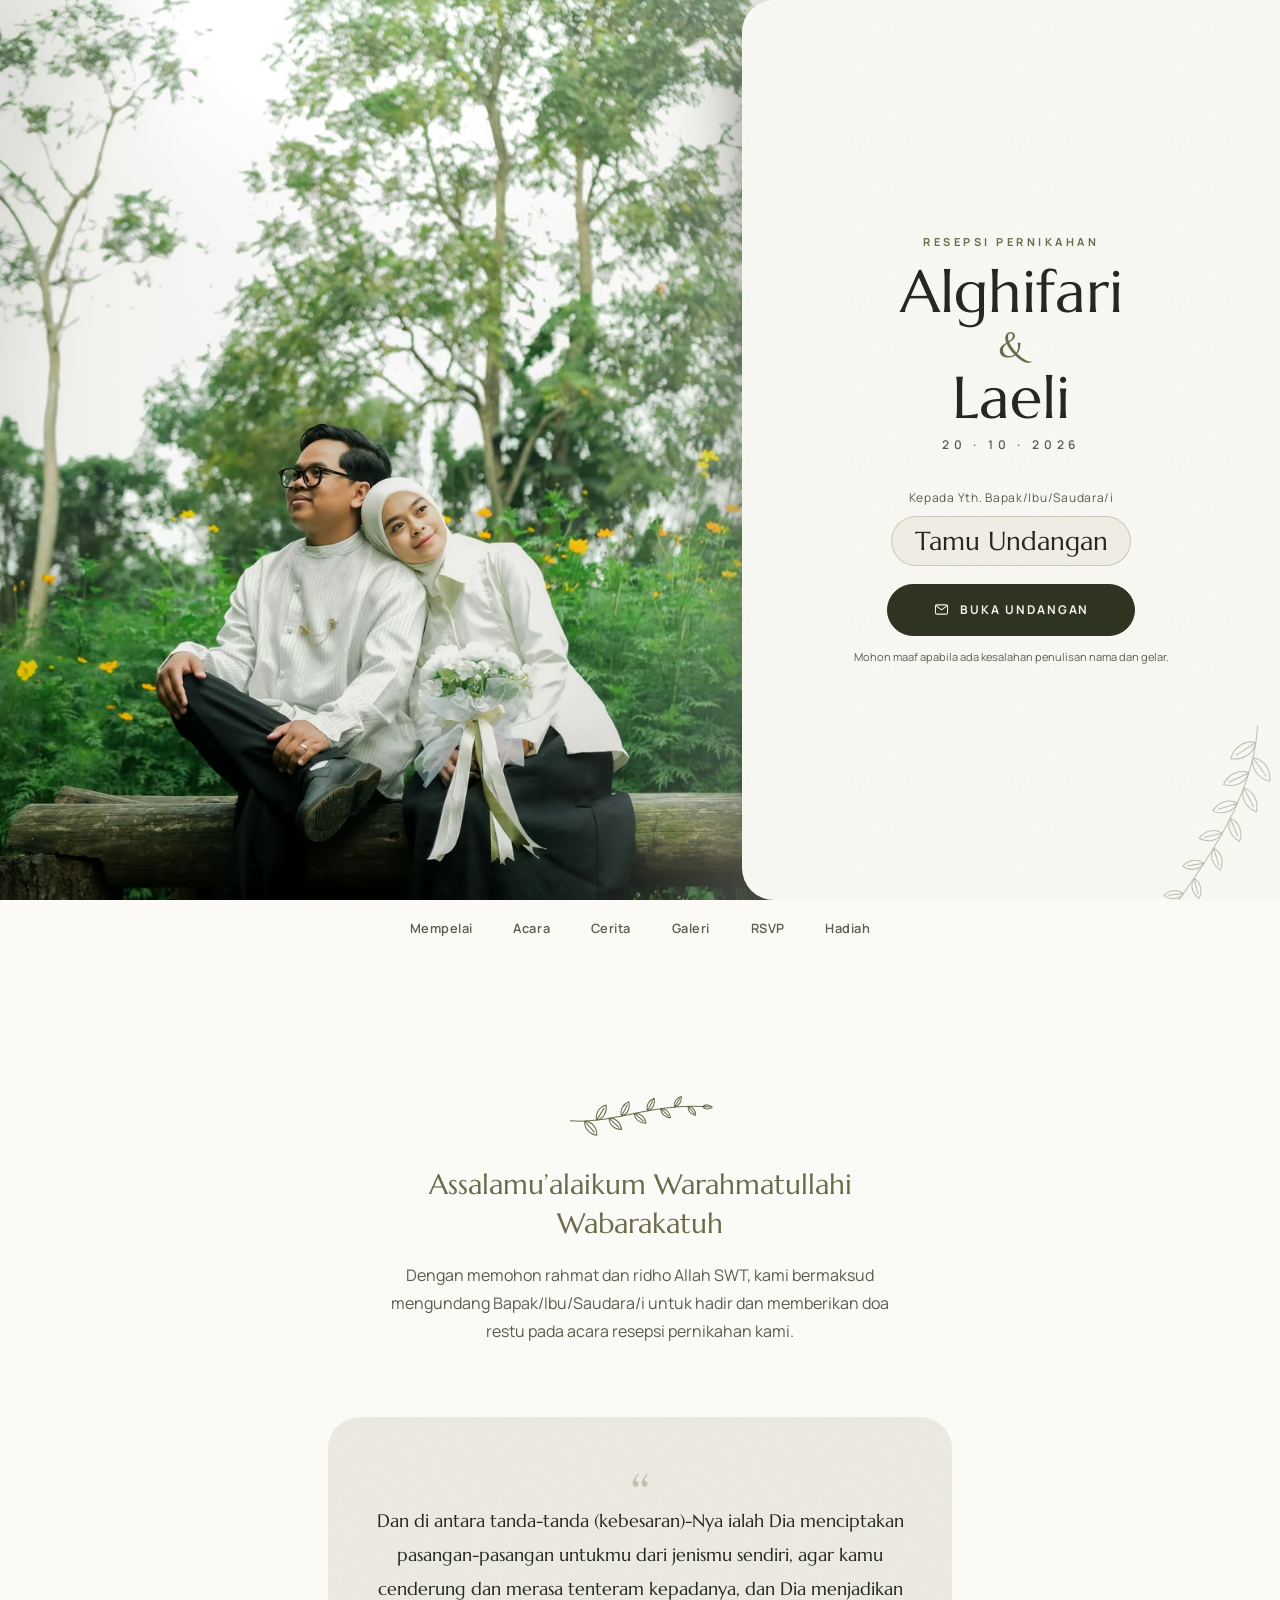
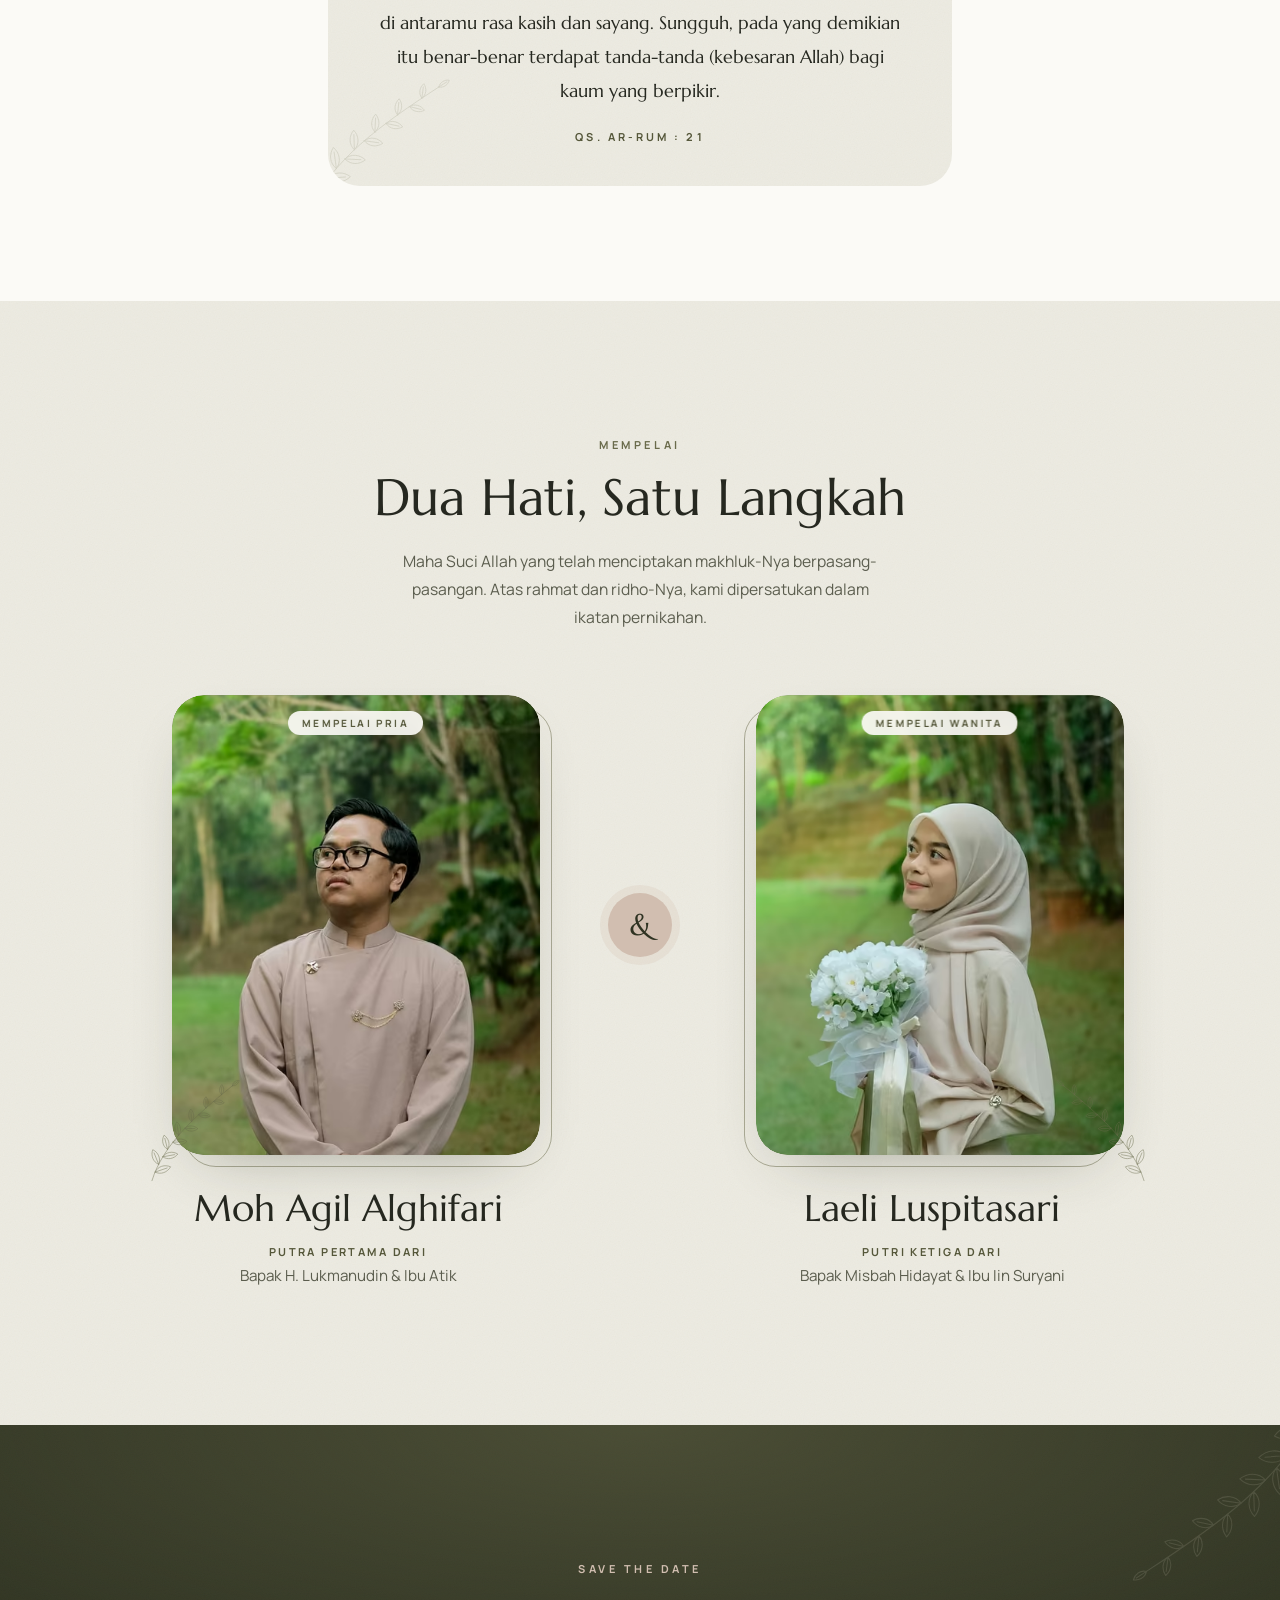
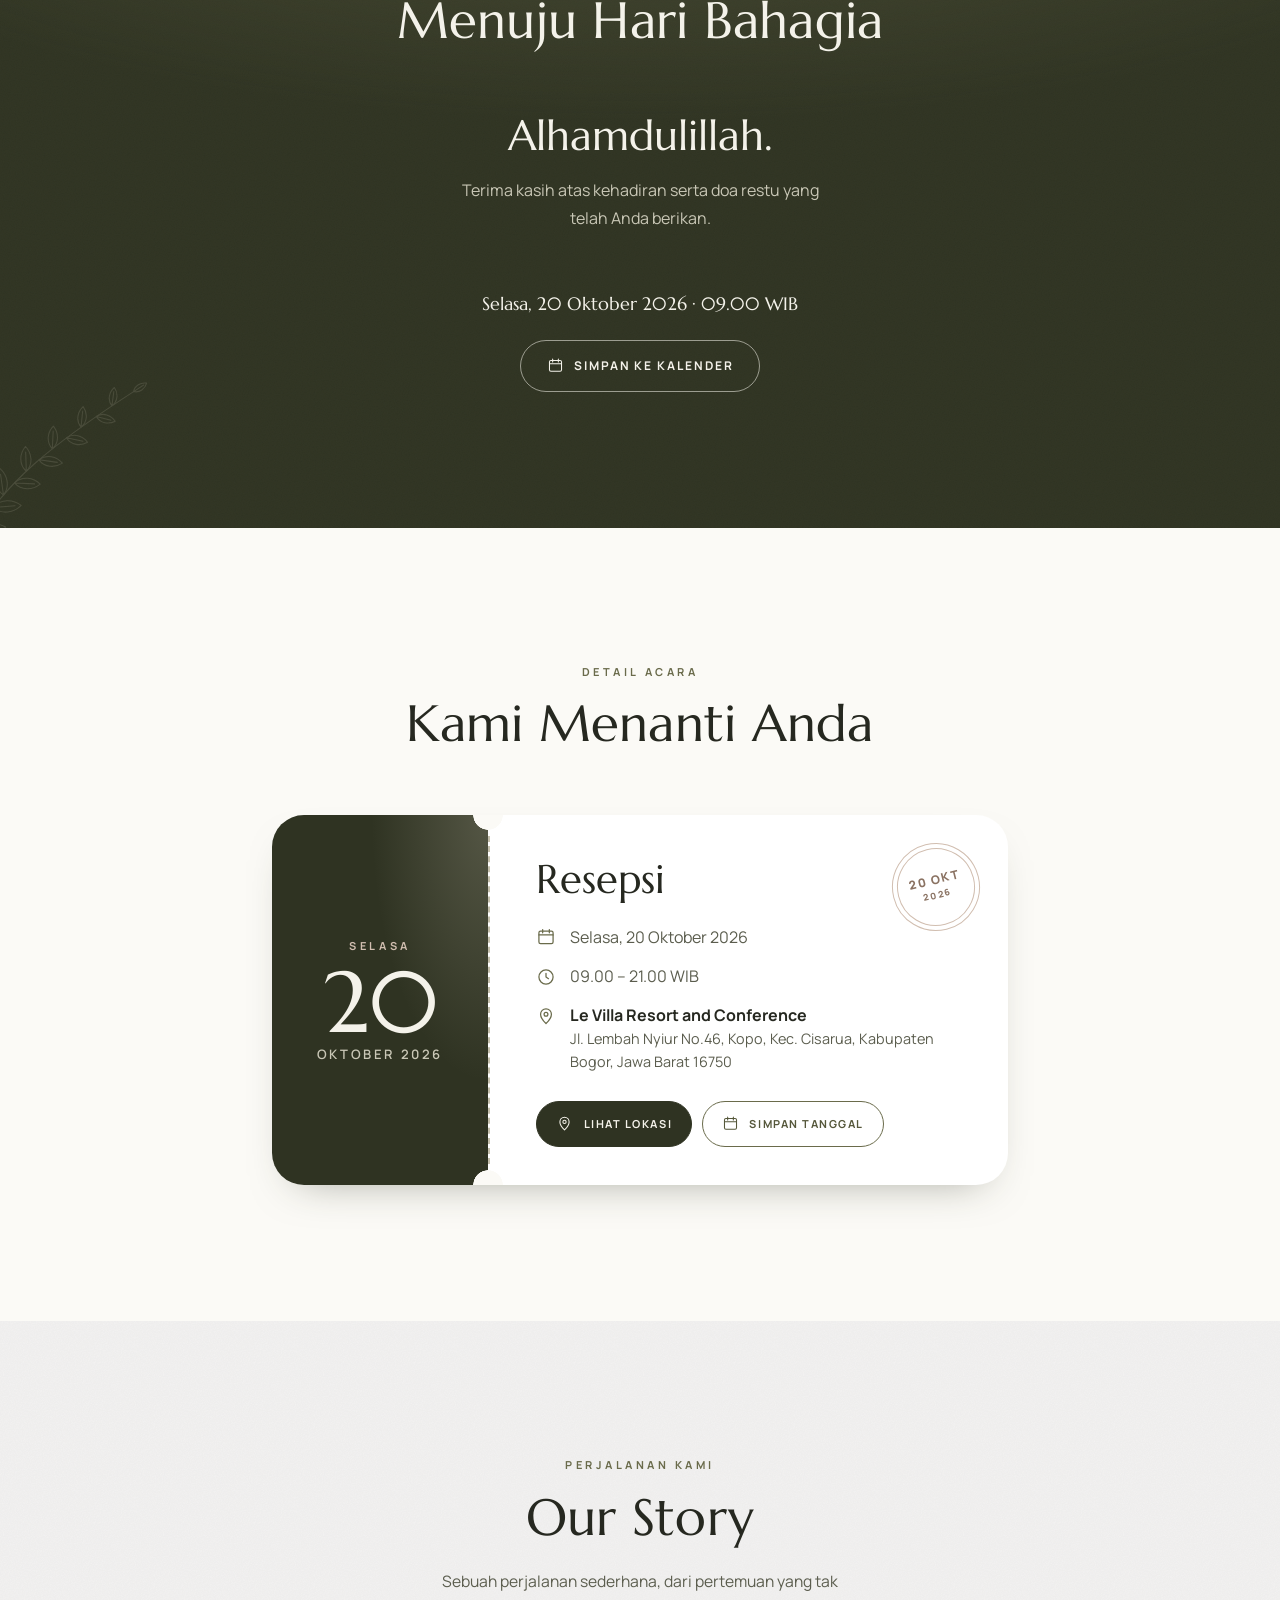
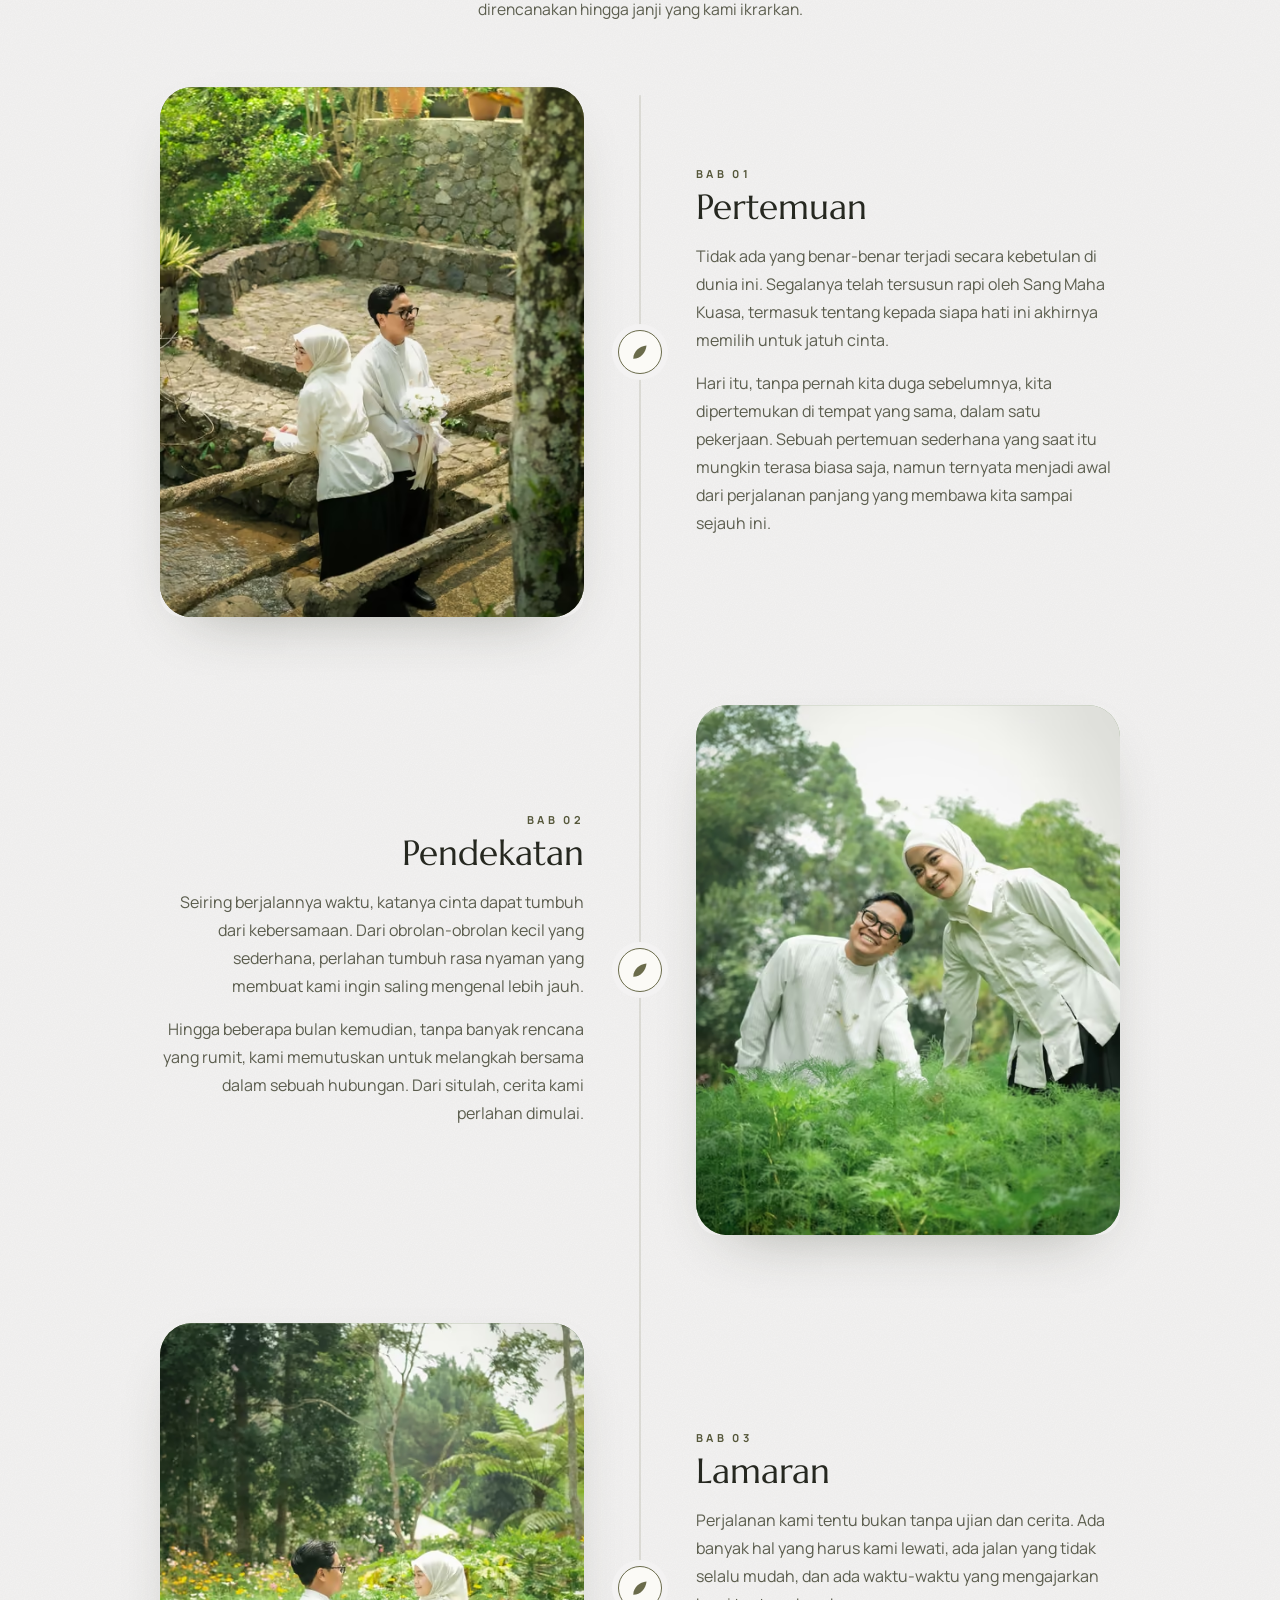
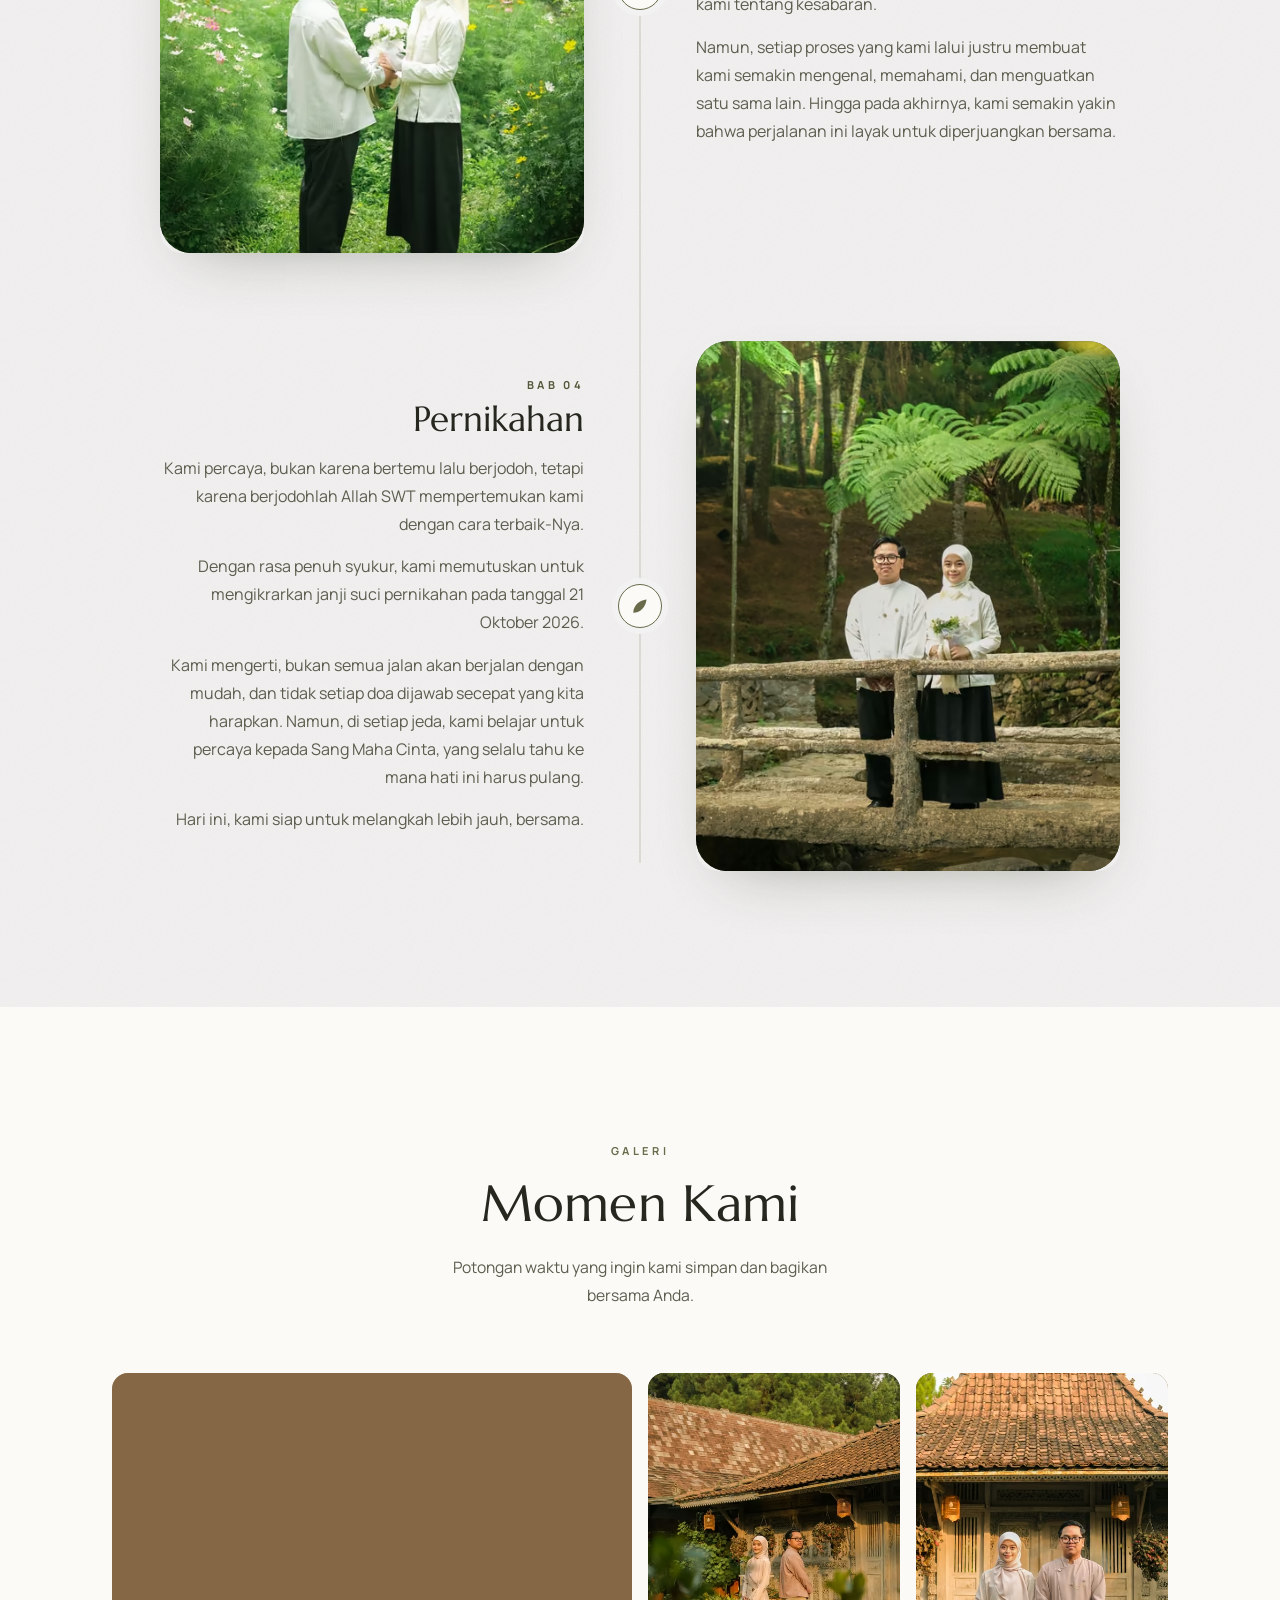
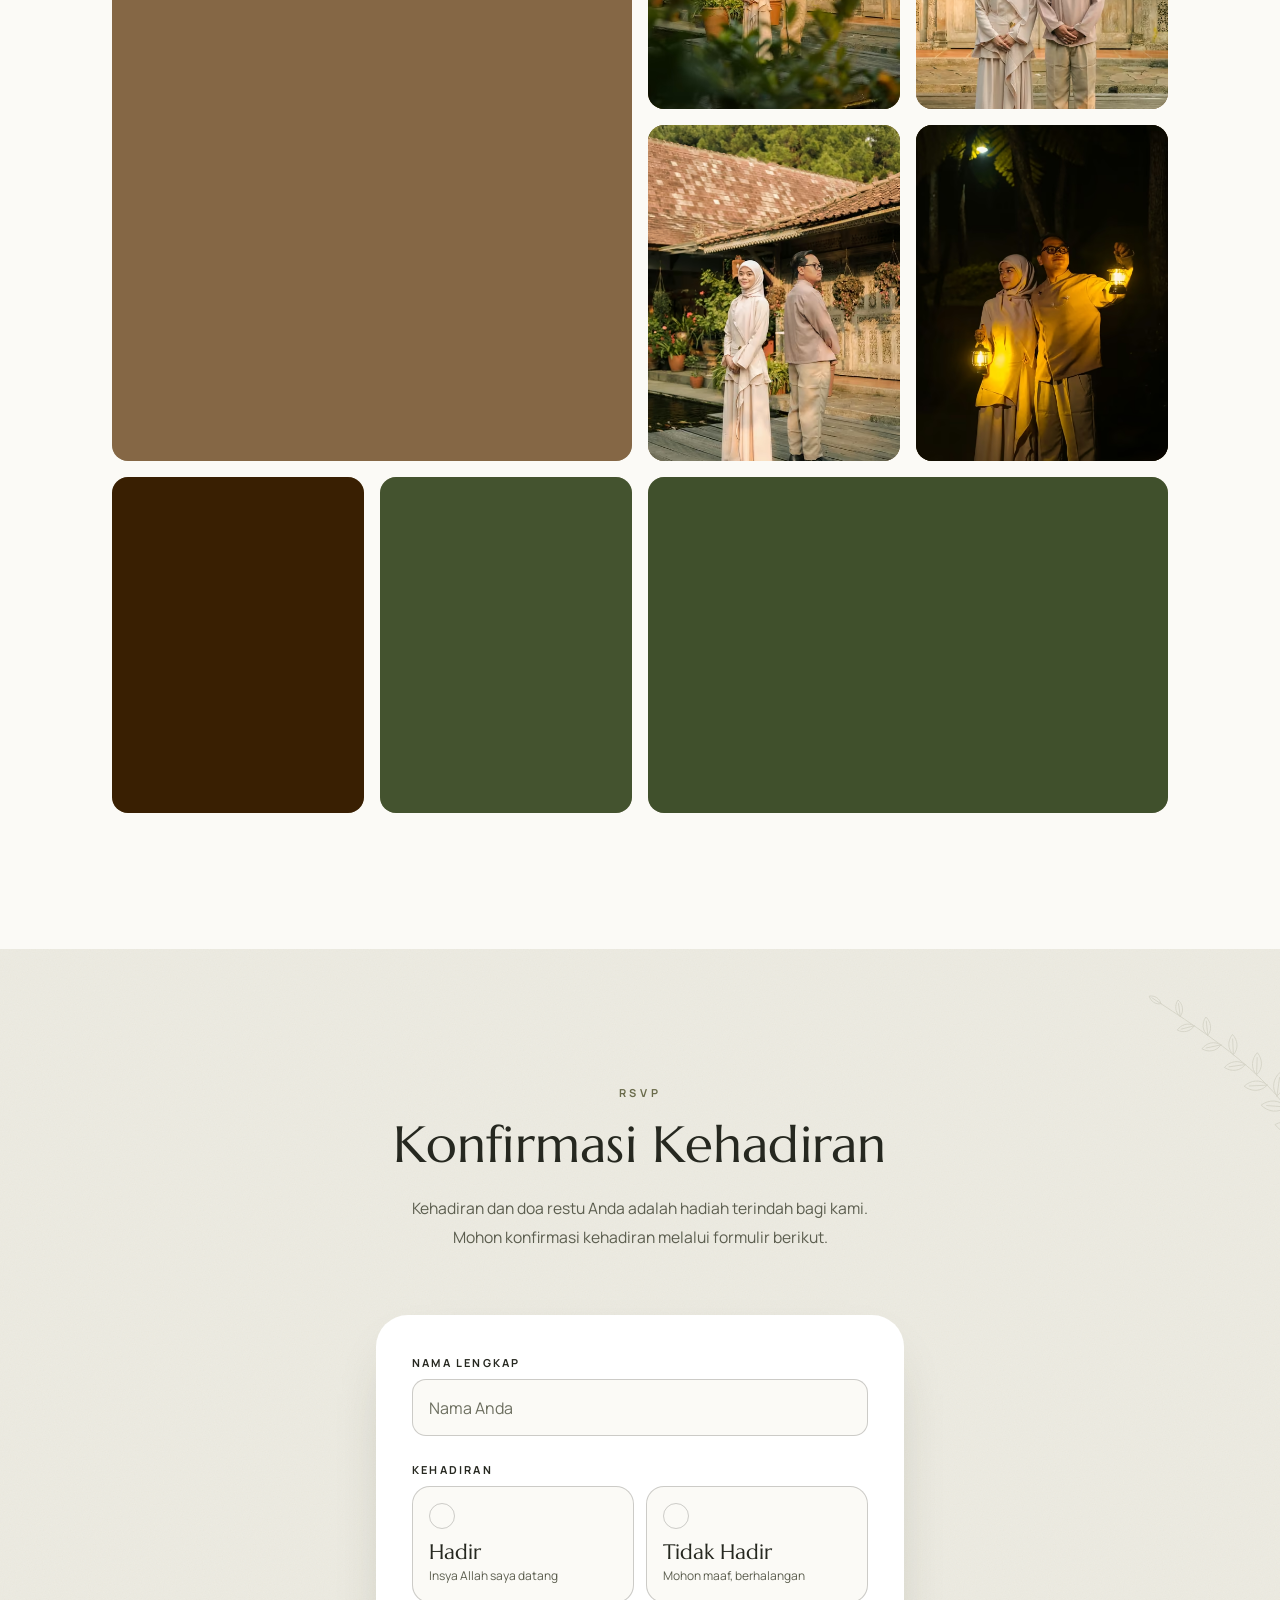
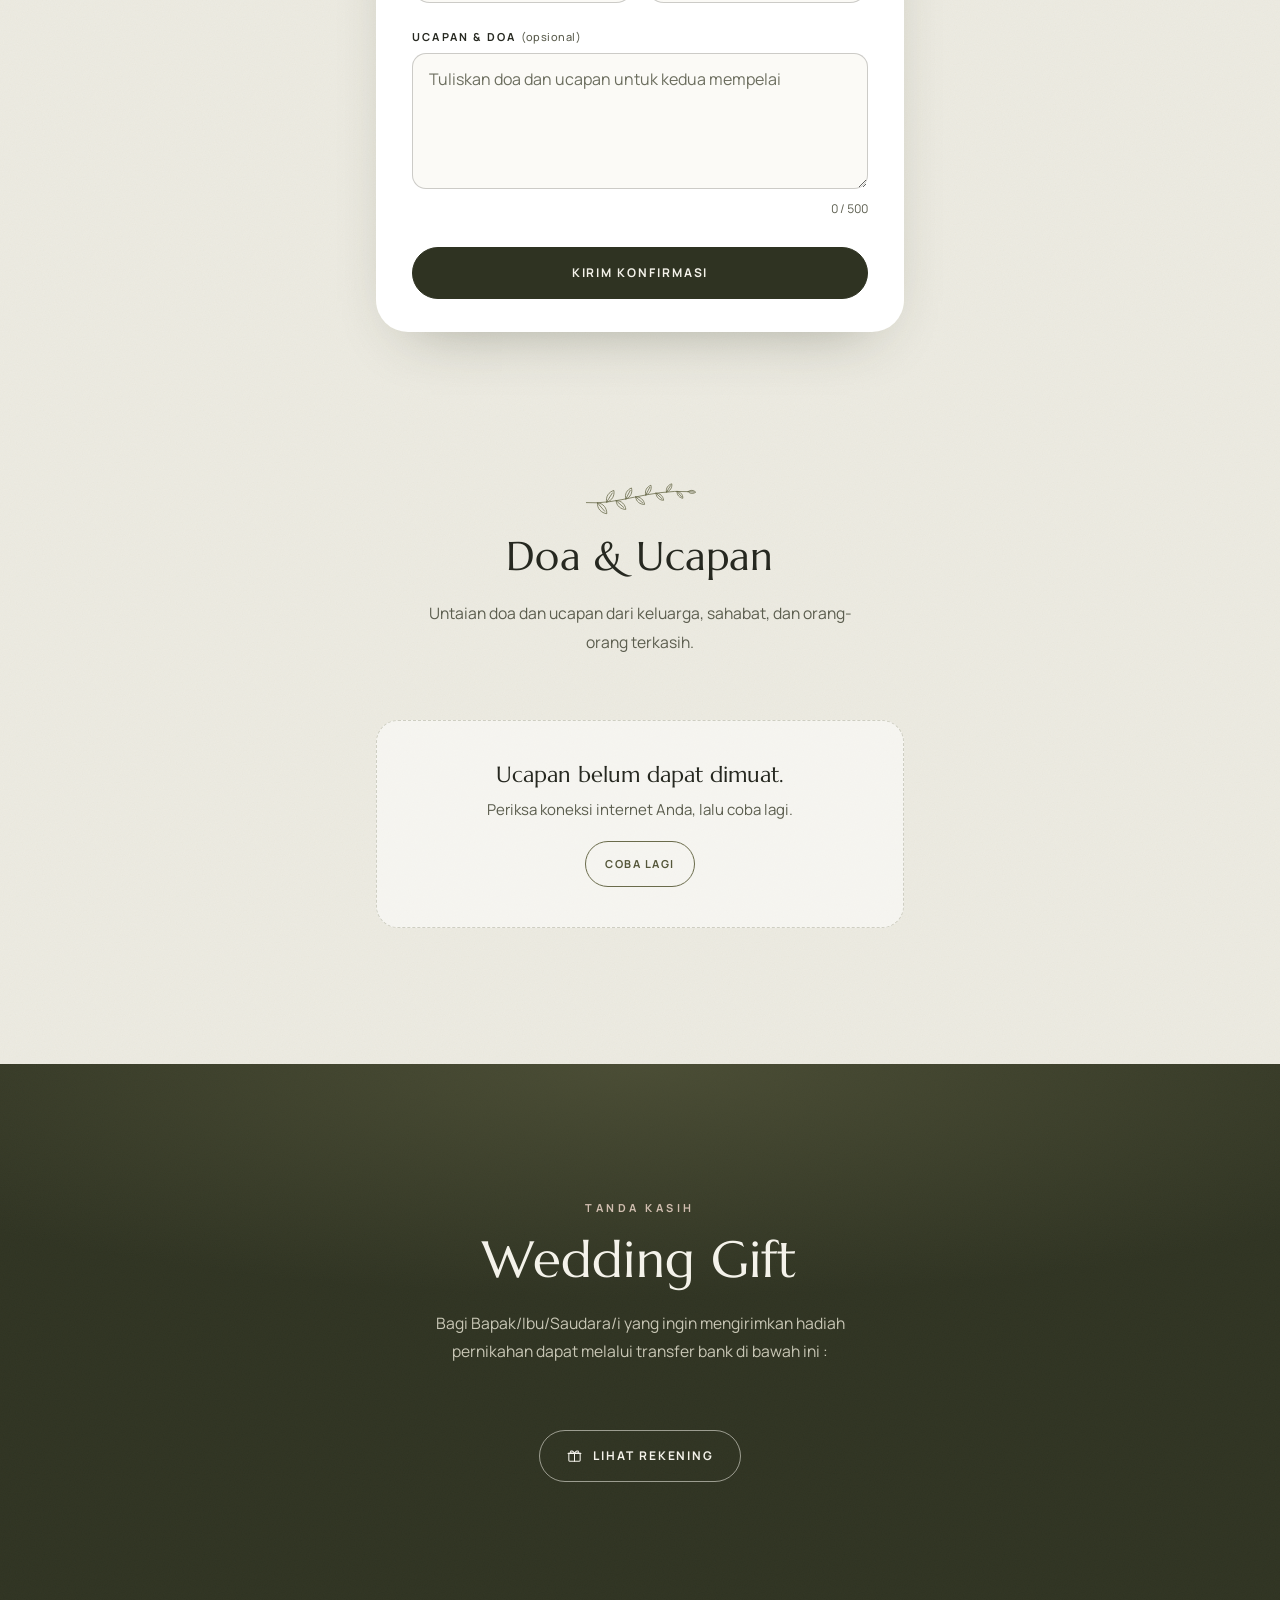
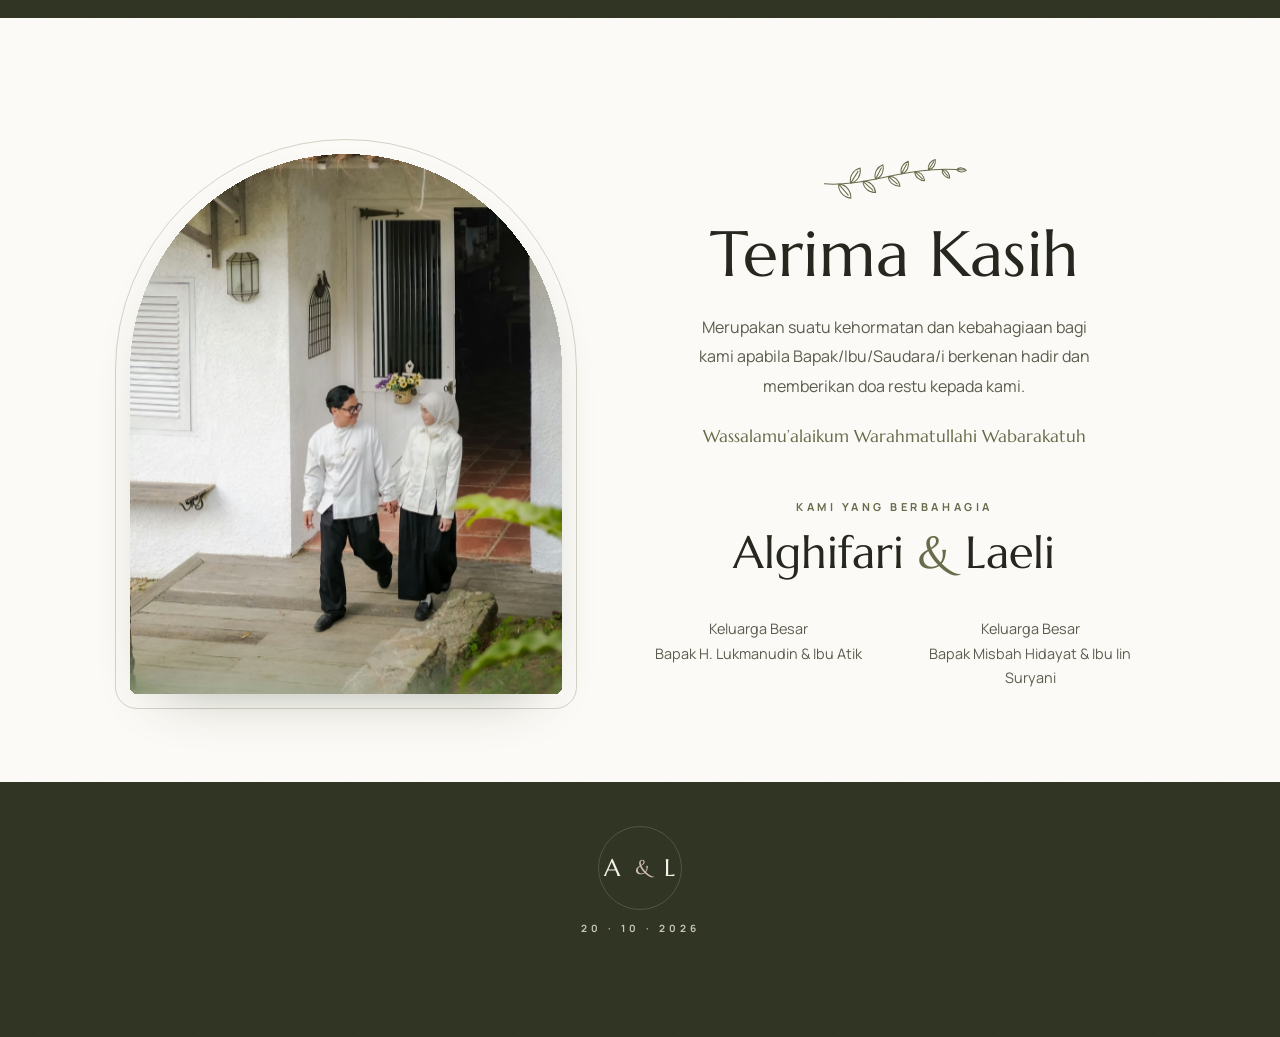
==== commit b1e9a4df: "Point site address and share tags at the onepercent.my.id subdomain Prepared on a side branch; merge" ====
--- a/index.html
+++ b/index.html
@@ -8,7 +8,7 @@
   <meta name="theme-color" content="#FBFAF6">
   <meta name="color-scheme" content="light">
   <meta name="format-detection" content="telephone=no">
-  <link rel="canonical" href="https://fauzanwafyy.github.io/wedding-alghifari-laeli-day1/">
+  <link rel="canonical" href="https://day1.onepercent.my.id/">
 
   <!-- Social sharing (WhatsApp, Facebook, X): absolute URLs of the live site. -->
   <meta property="og:type" content="website">
@@ -16,15 +16,15 @@
   <meta property="og:locale" content="id_ID">
   <meta property="og:title" content="Resepsi Pernikahan Alghifari &amp; Laeli">
   <meta property="og:description" content="Selasa, 20 Oktober 2026 · Le Villa Resort and Conference, Cisarua, Bogor. Kami mengundang Anda untuk hadir dan memberikan doa restu.">
-  <meta property="og:url" content="https://fauzanwafyy.github.io/wedding-alghifari-laeli-day1/">
-  <meta property="og:image" content="https://fauzanwafyy.github.io/wedding-alghifari-laeli-day1/assets/images/meta/og-image.jpg">
+  <meta property="og:url" content="https://day1.onepercent.my.id/">
+  <meta property="og:image" content="https://day1.onepercent.my.id/assets/images/meta/og-image.jpg">
   <meta property="og:image:width" content="1200">
   <meta property="og:image:height" content="630">
   <meta property="og:image:alt" content="Alghifari dan Laeli duduk berdampingan di bangku kayu di taman, undangan resepsi pernikahan 20 Oktober 2026">
   <meta name="twitter:card" content="summary_large_image">
   <meta name="twitter:title" content="Resepsi Pernikahan Alghifari &amp; Laeli">
   <meta name="twitter:description" content="Selasa, 20 Oktober 2026 · Le Villa Resort and Conference, Cisarua, Bogor.">
-  <meta name="twitter:image" content="https://fauzanwafyy.github.io/wedding-alghifari-laeli-day1/assets/images/meta/og-image.jpg">
+  <meta name="twitter:image" content="https://day1.onepercent.my.id/assets/images/meta/og-image.jpg">
 
   <link rel="icon" href="assets/images/meta/favicon.svg" type="image/svg+xml">
   <link rel="icon" href="assets/images/meta/favicon-32.png" sizes="32x32" type="image/png">
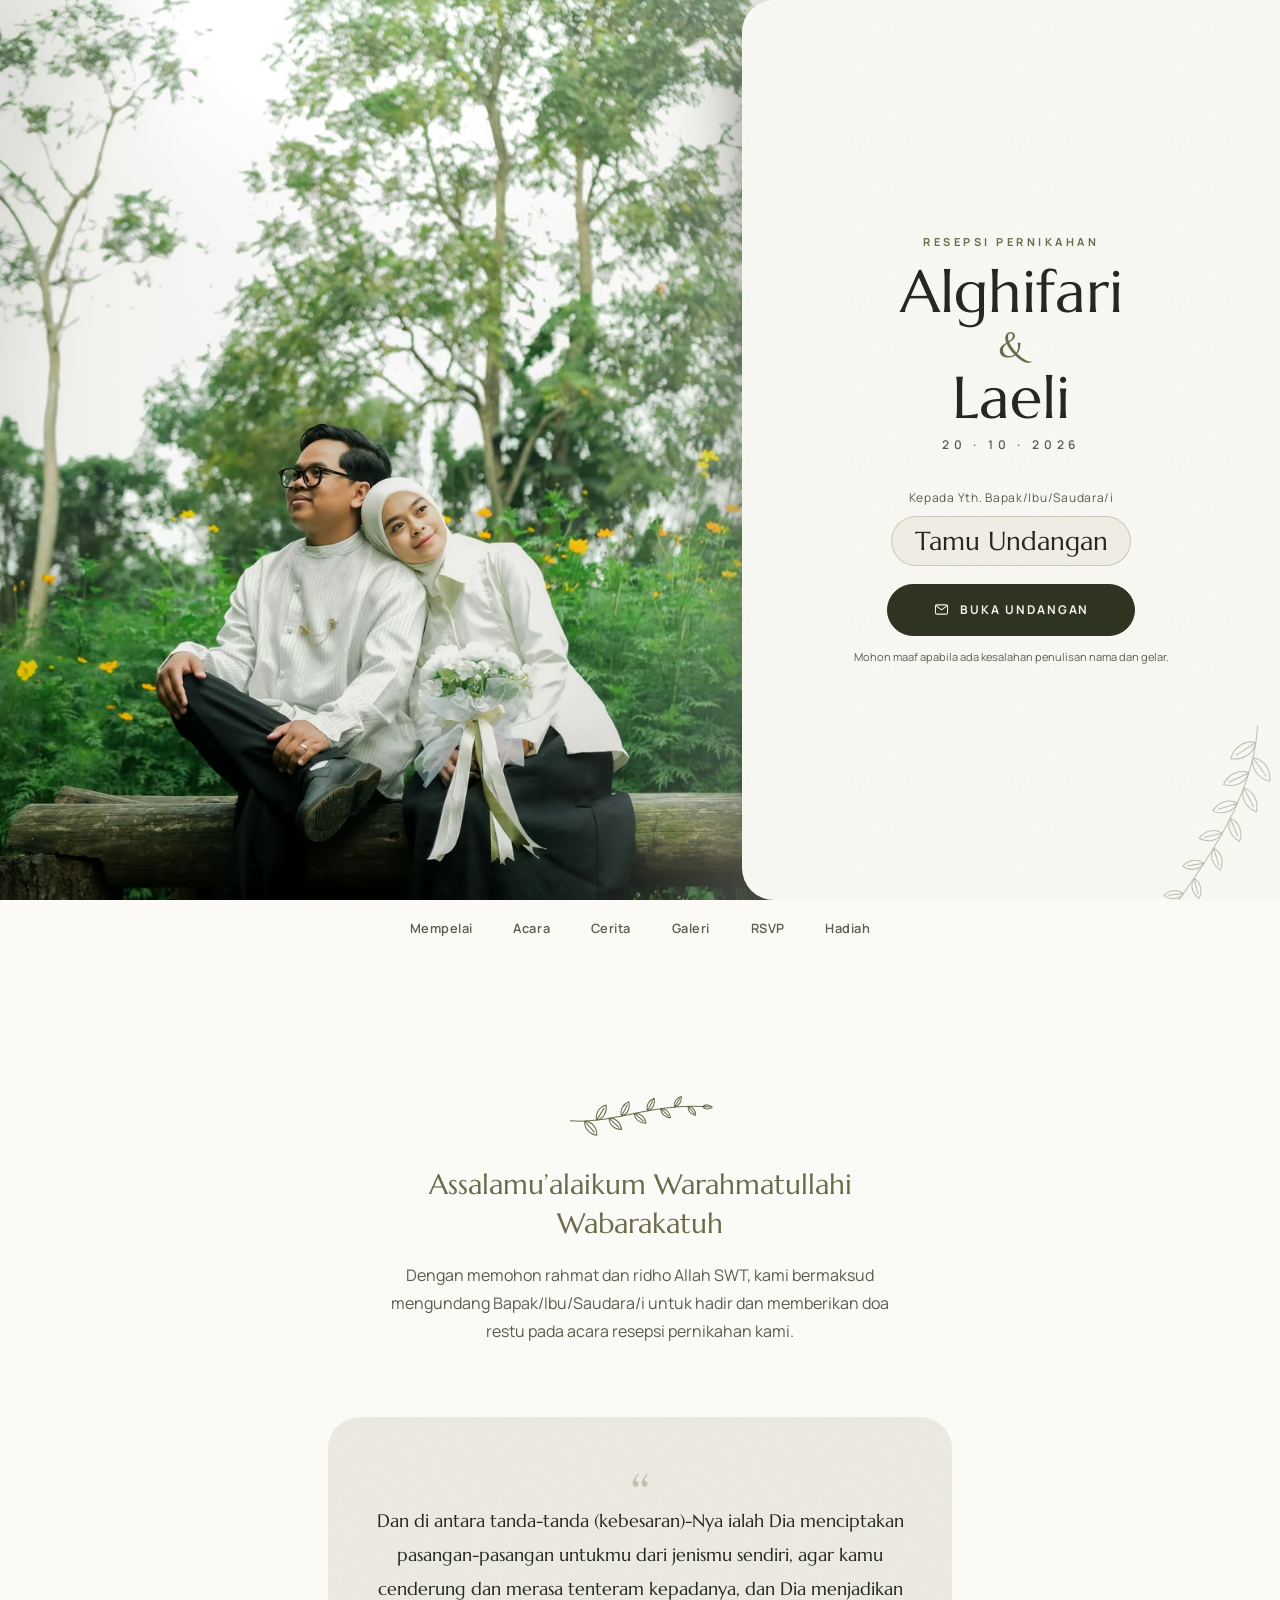
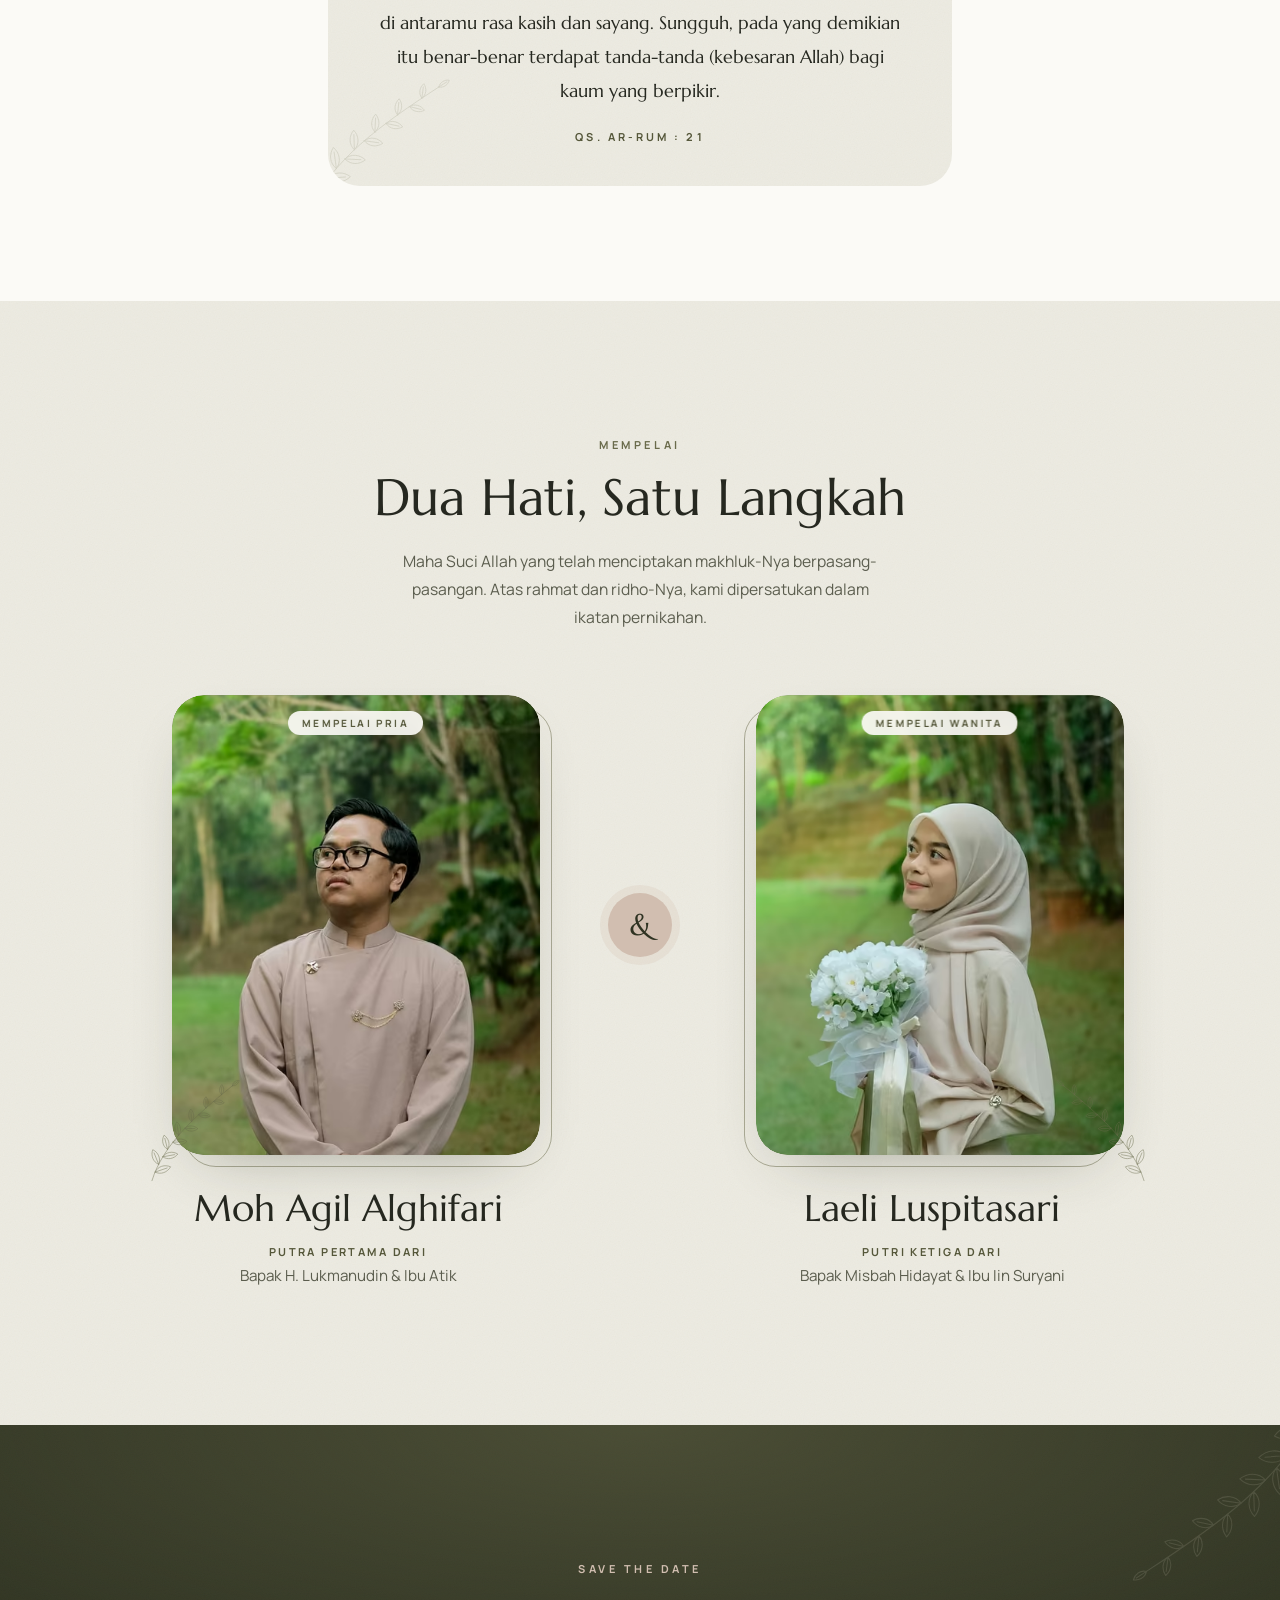
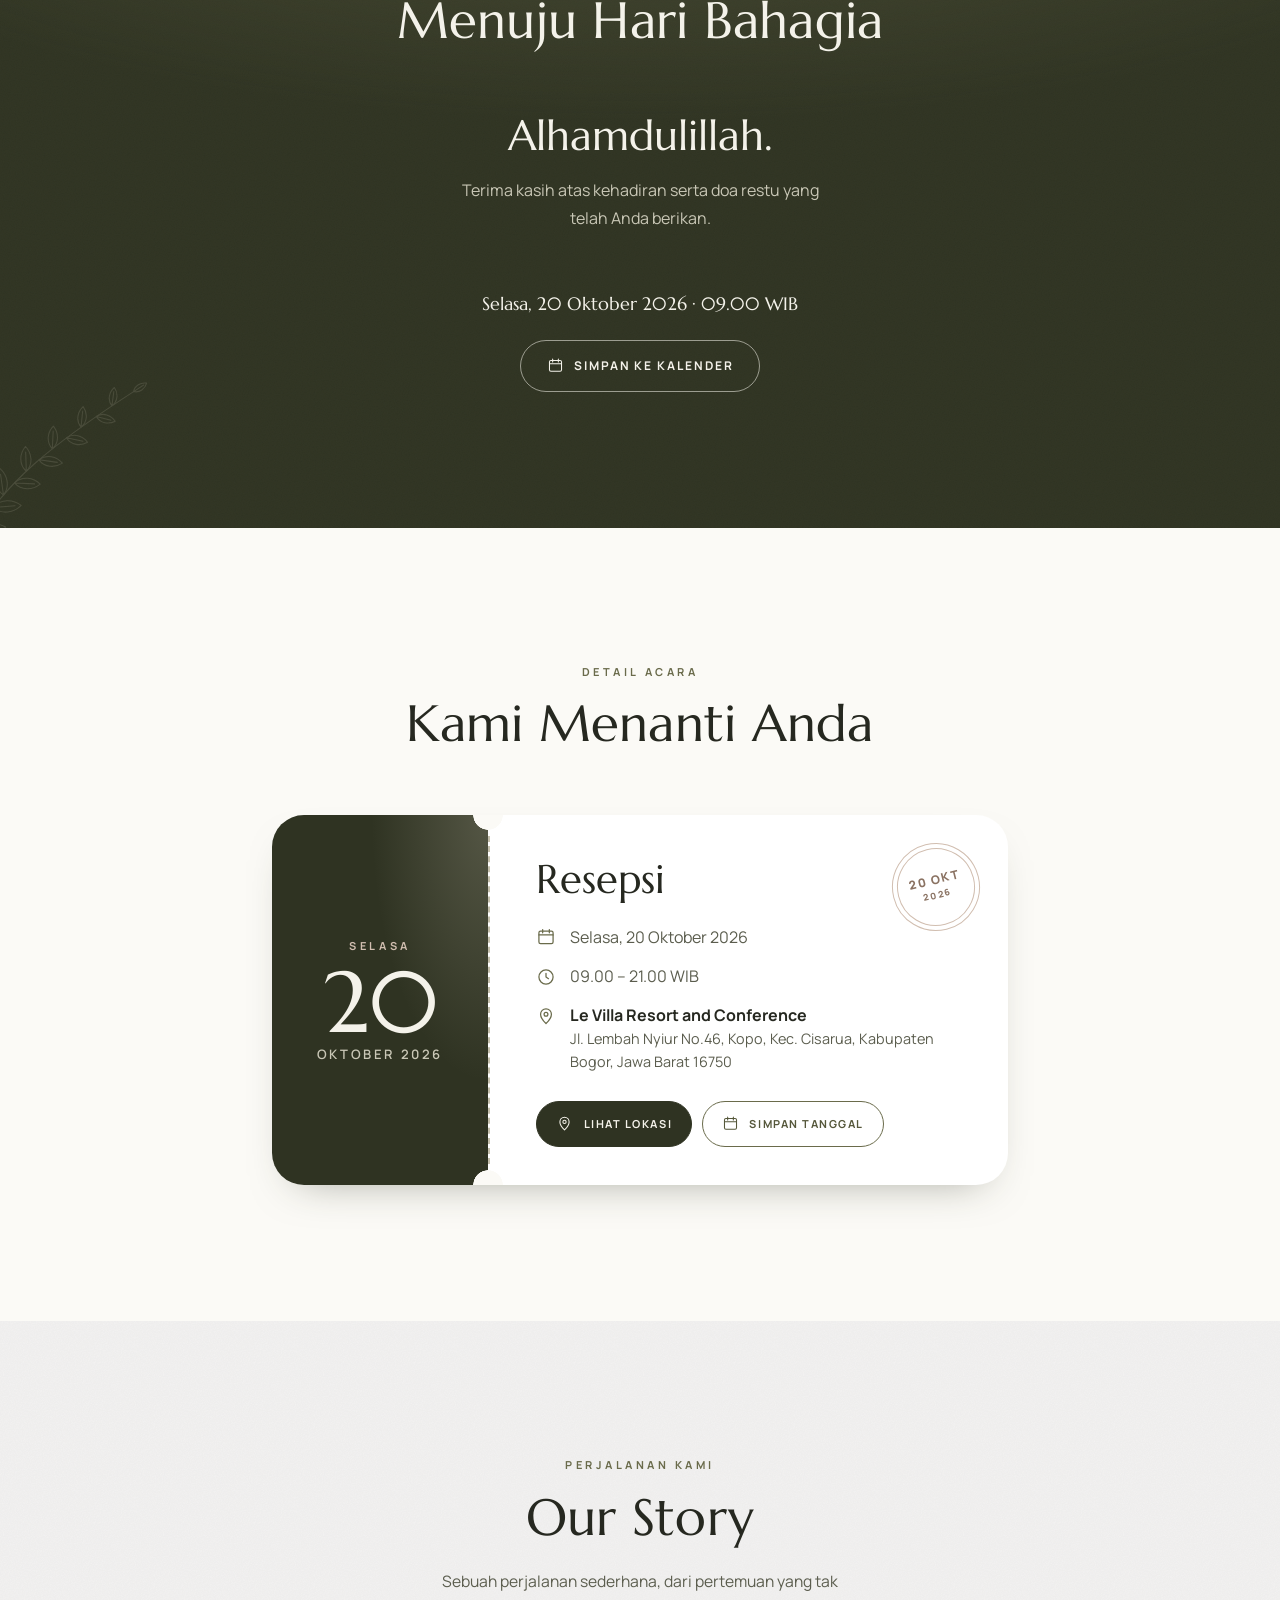
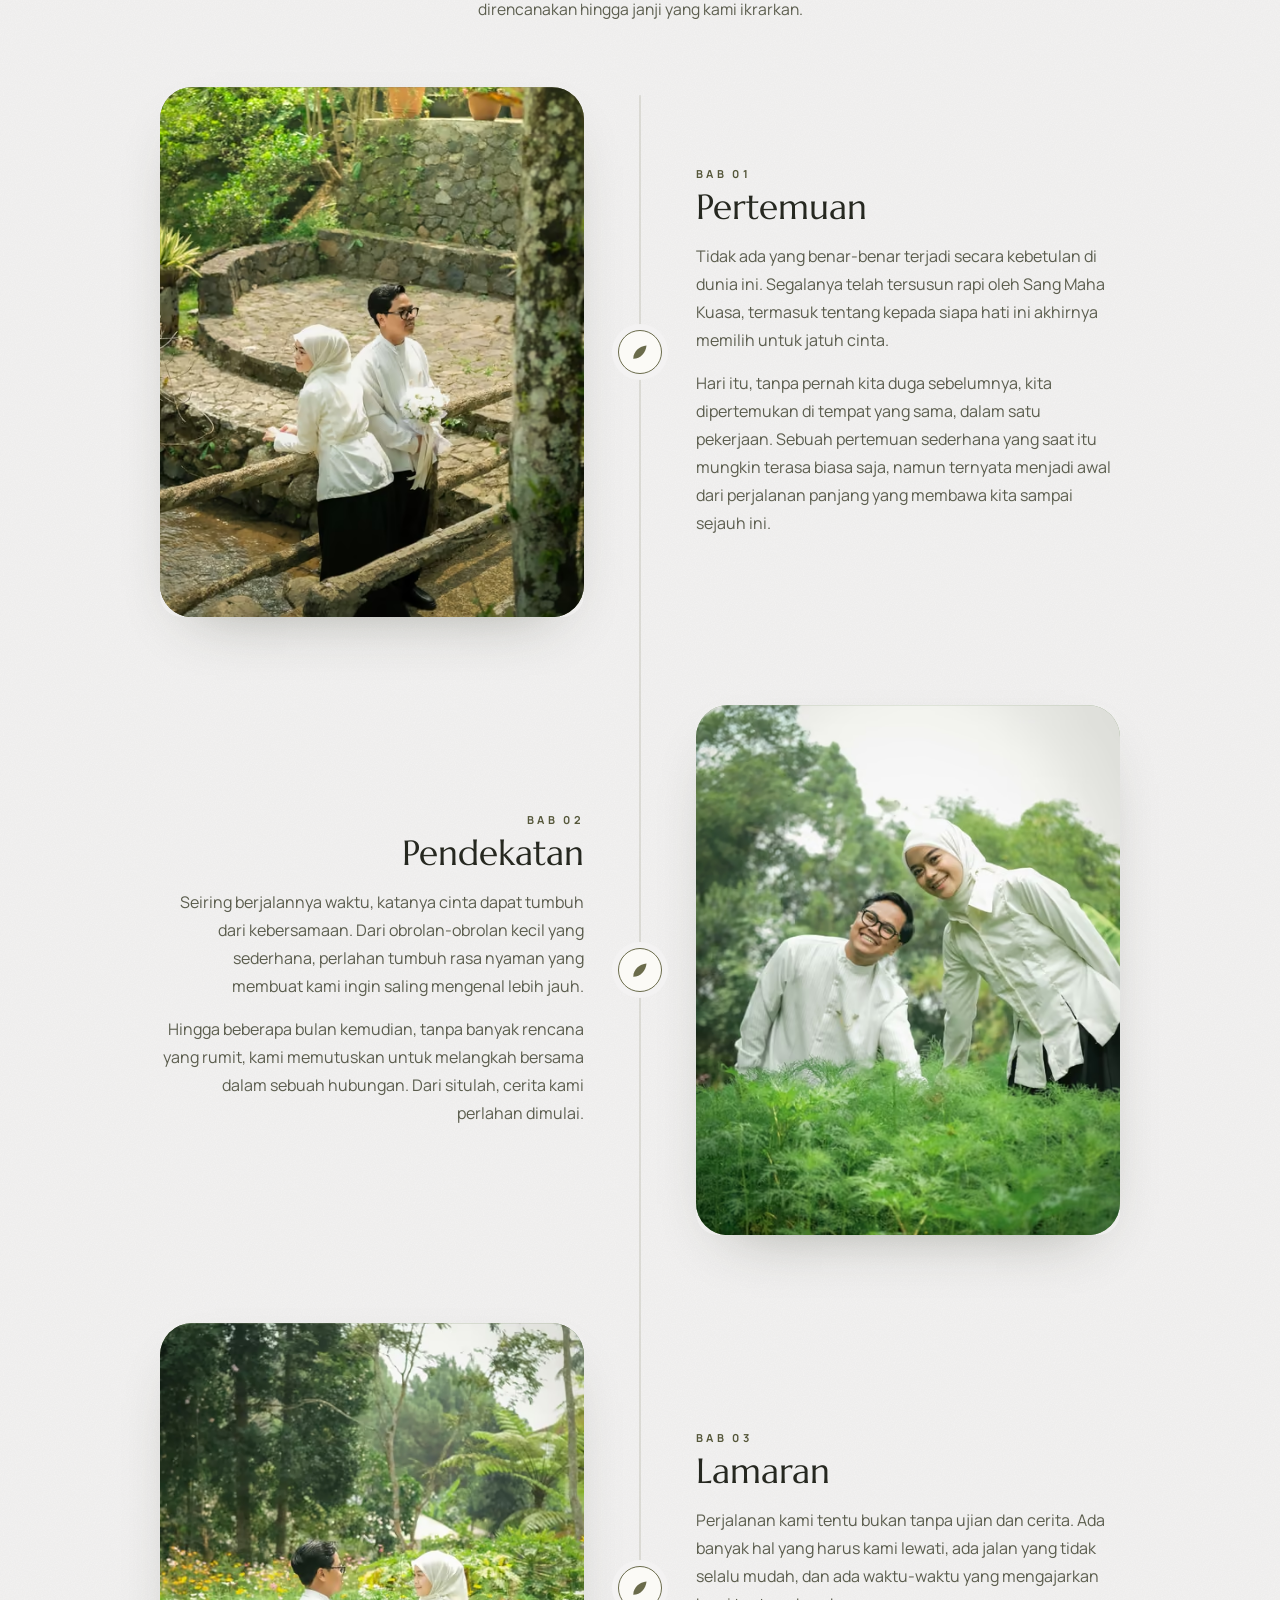
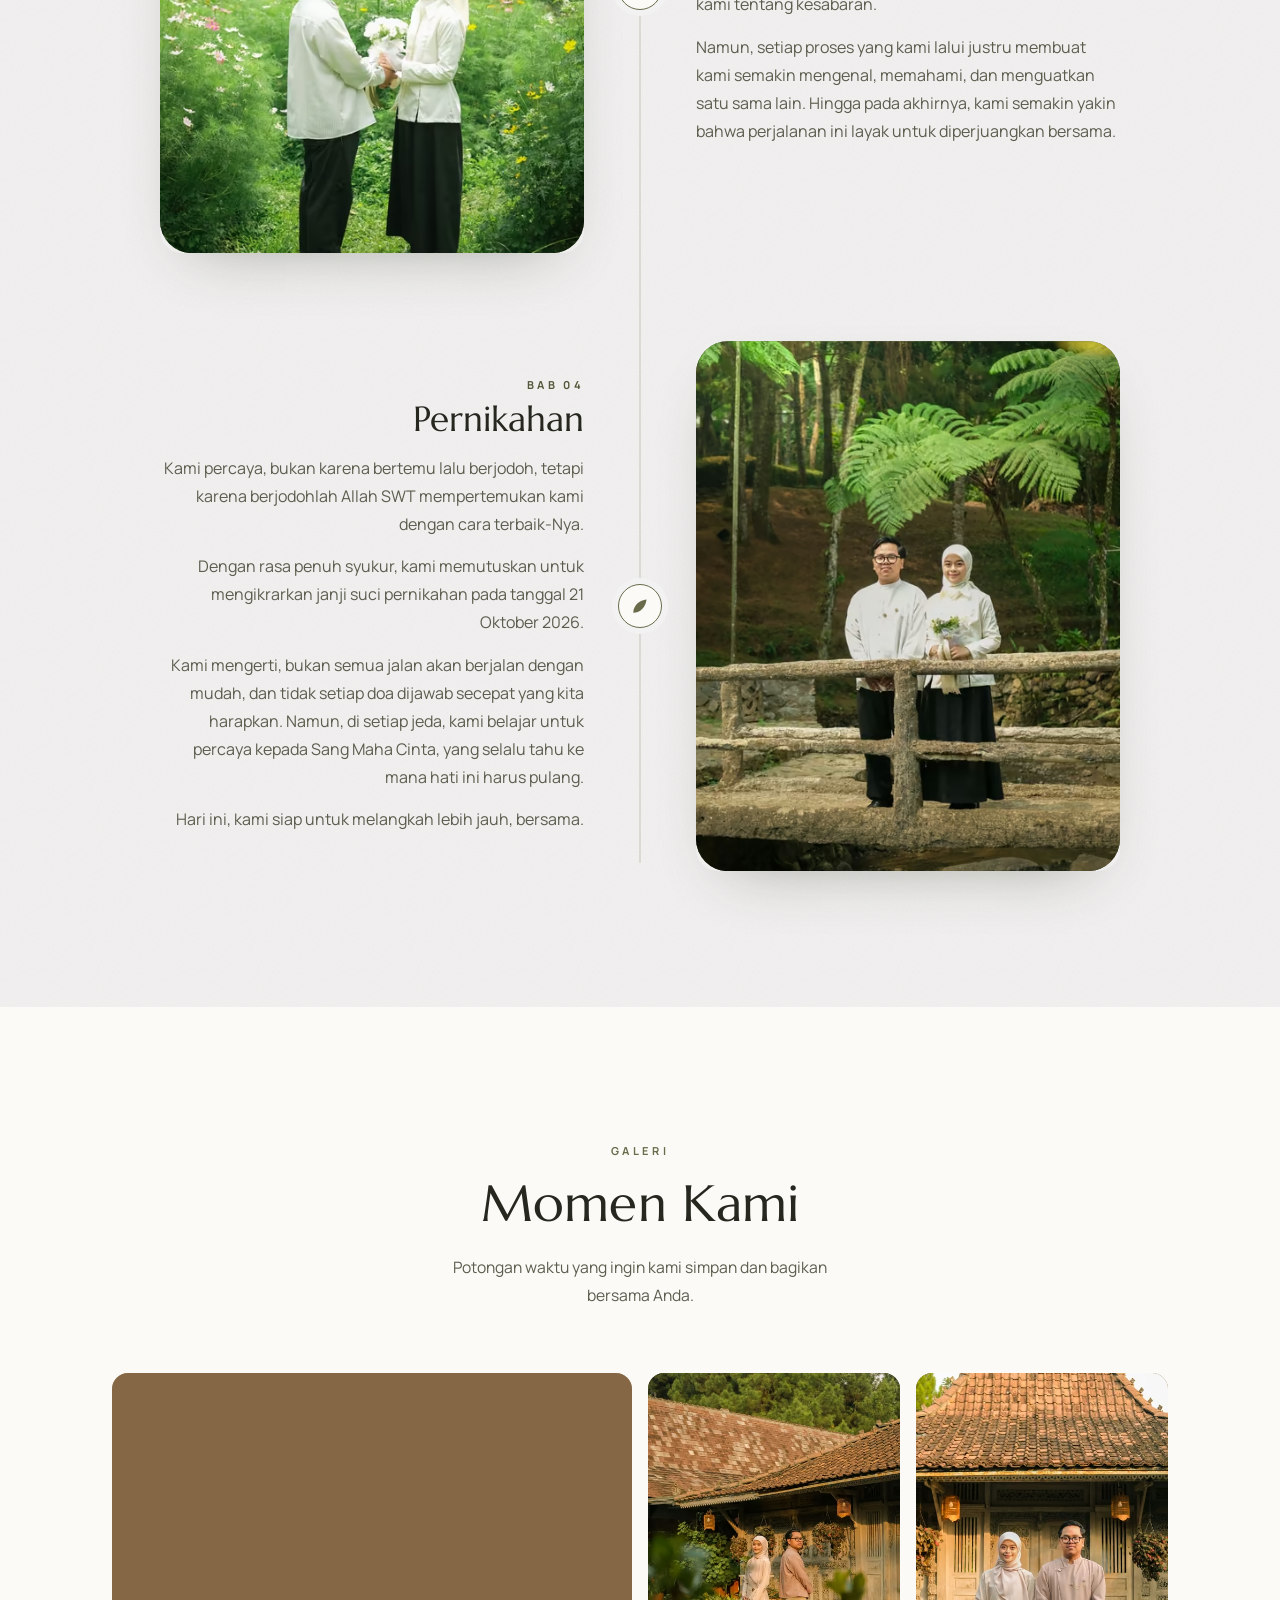
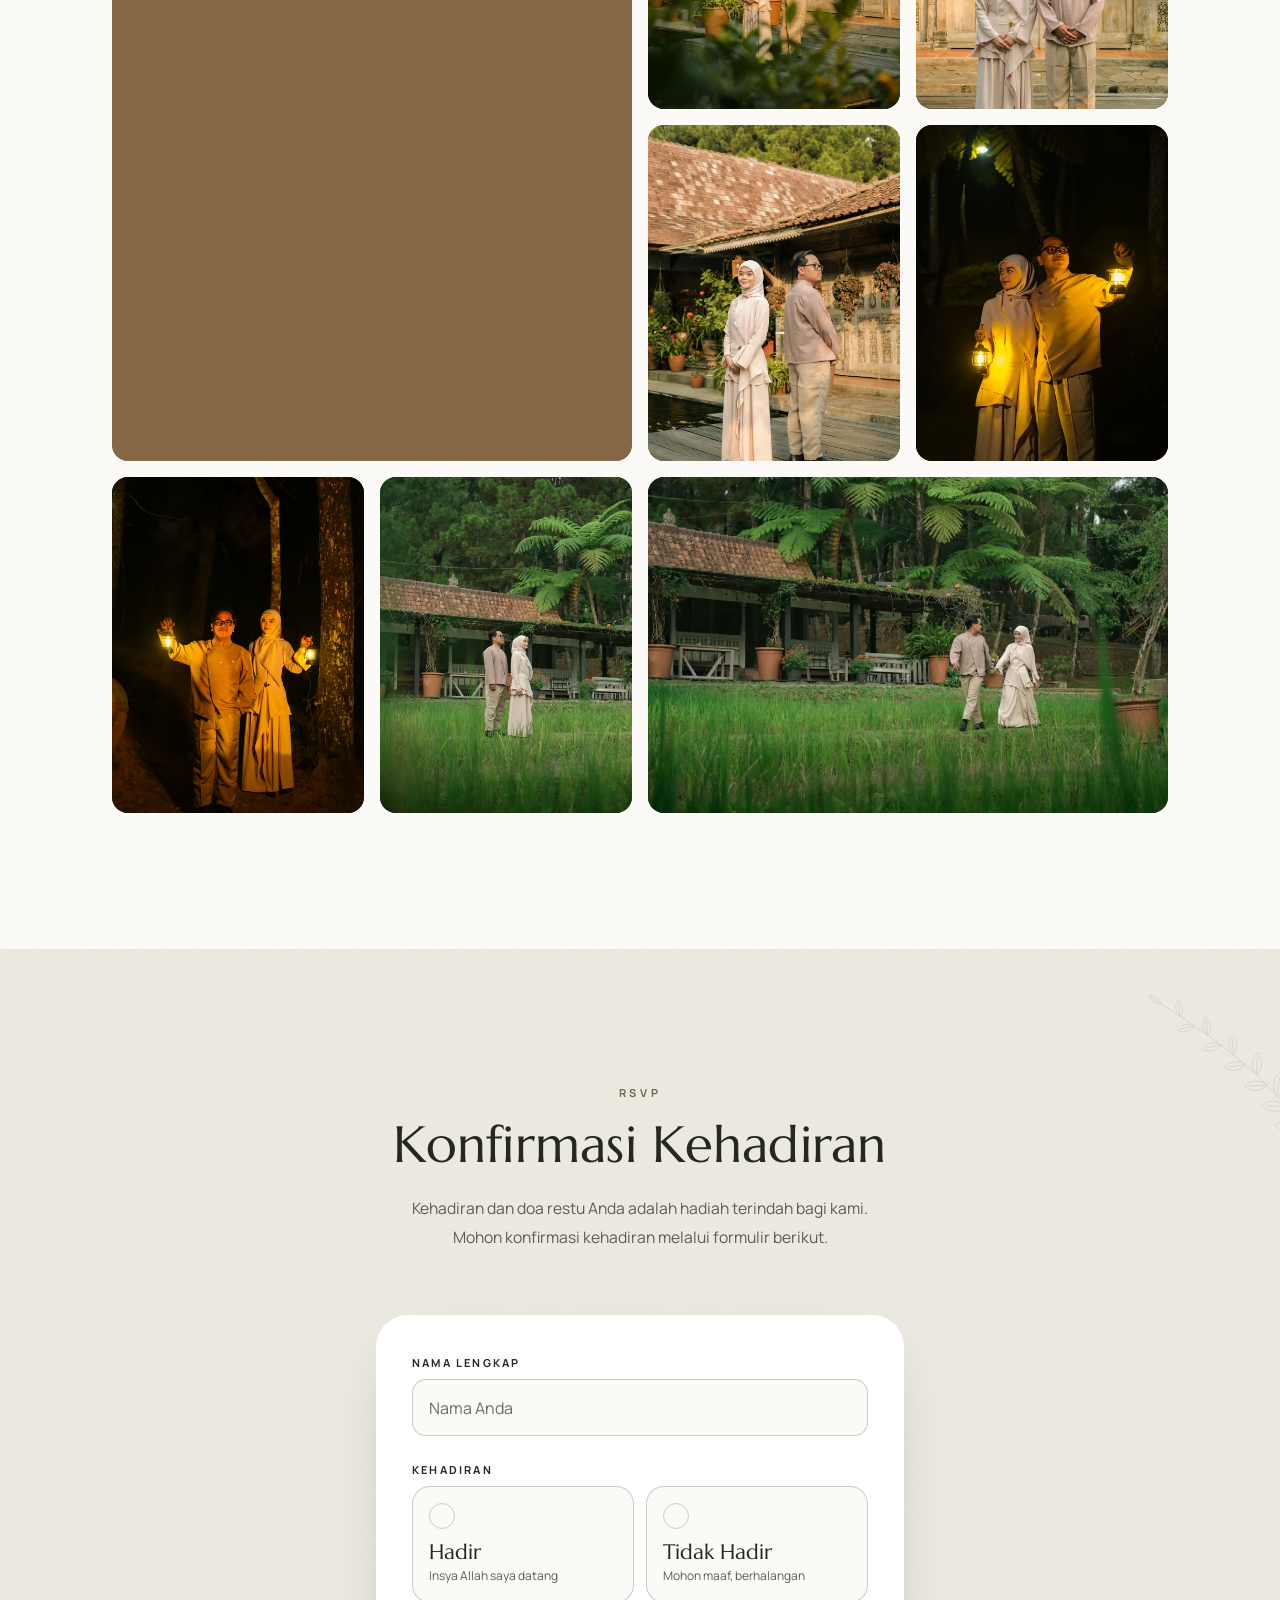
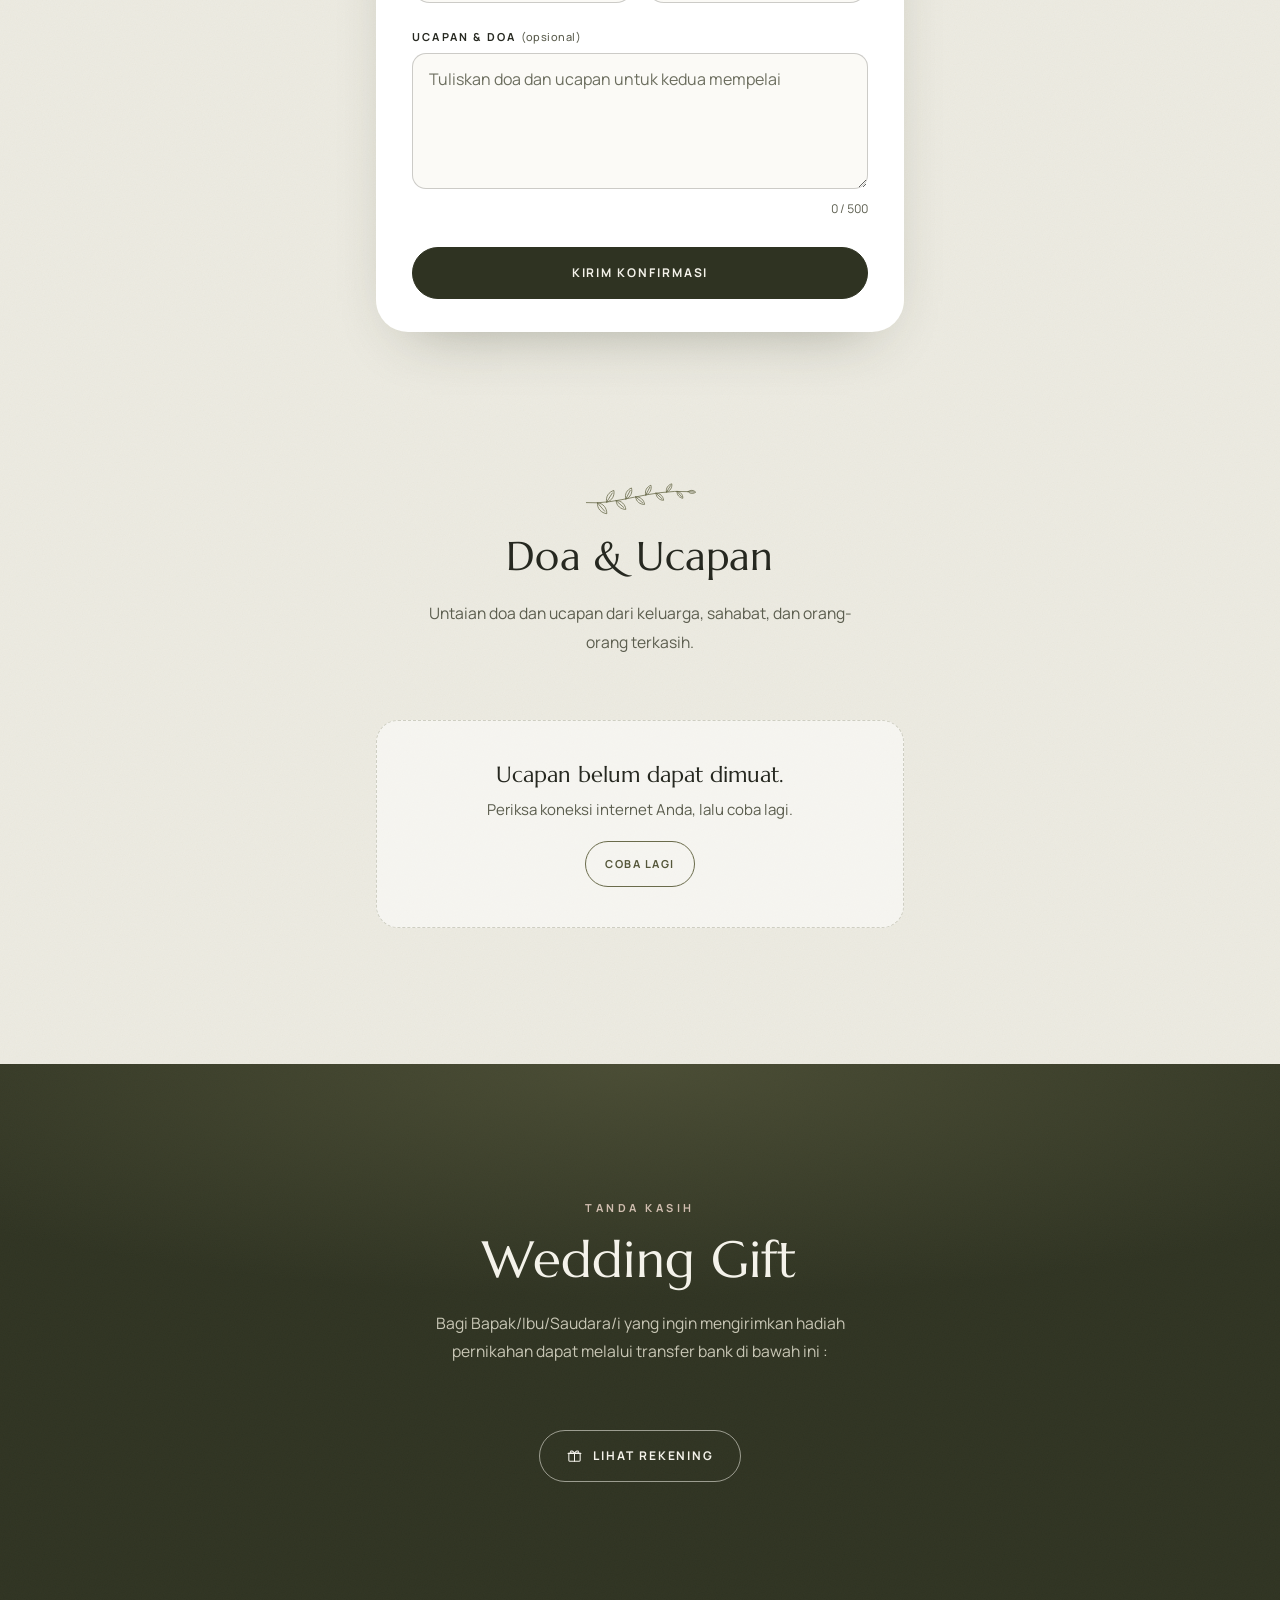
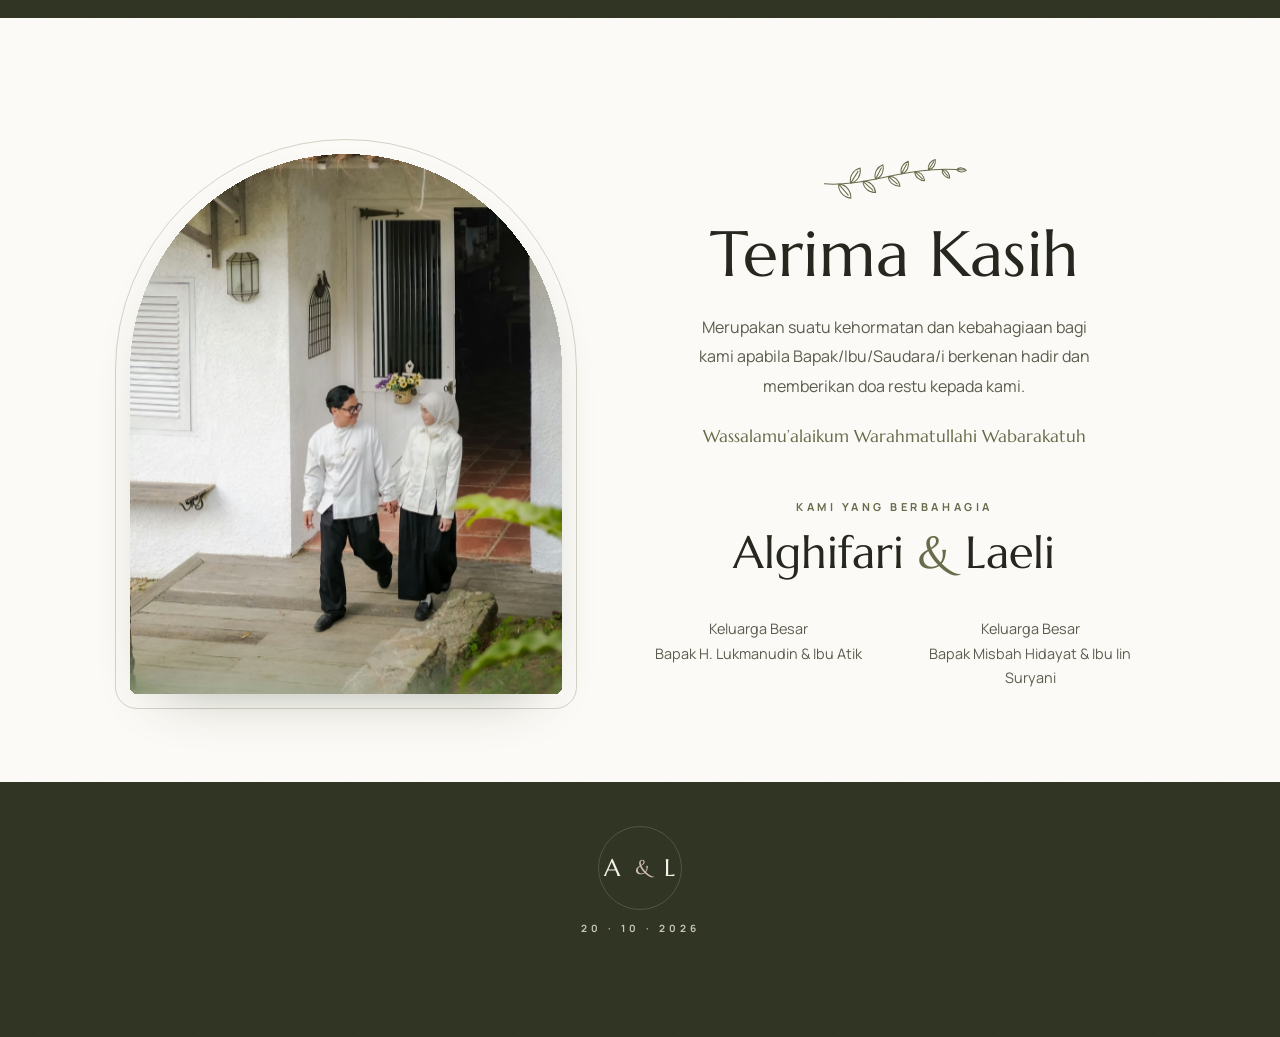
==== commit ea1b0722: "Serve under onepercent.my.id/<repo>/ instead of a subdomain Removes the per-repo CNAME so the site f" ====
--- a/index.html
+++ b/index.html
@@ -8,7 +8,7 @@
   <meta name="theme-color" content="#FBFAF6">
   <meta name="color-scheme" content="light">
   <meta name="format-detection" content="telephone=no">
-  <link rel="canonical" href="https://day1.onepercent.my.id/">
+  <link rel="canonical" href="https://onepercent.my.id/wedding-alghifari-laeli-day1/">
 
   <!-- Social sharing (WhatsApp, Facebook, X): absolute URLs of the live site. -->
   <meta property="og:type" content="website">
@@ -16,15 +16,15 @@
   <meta property="og:locale" content="id_ID">
   <meta property="og:title" content="Resepsi Pernikahan Alghifari &amp; Laeli">
   <meta property="og:description" content="Selasa, 20 Oktober 2026 · Le Villa Resort and Conference, Cisarua, Bogor. Kami mengundang Anda untuk hadir dan memberikan doa restu.">
-  <meta property="og:url" content="https://day1.onepercent.my.id/">
-  <meta property="og:image" content="https://day1.onepercent.my.id/assets/images/meta/og-image.jpg">
+  <meta property="og:url" content="https://onepercent.my.id/wedding-alghifari-laeli-day1/">
+  <meta property="og:image" content="https://onepercent.my.id/wedding-alghifari-laeli-day1/assets/images/meta/og-image.jpg">
   <meta property="og:image:width" content="1200">
   <meta property="og:image:height" content="630">
   <meta property="og:image:alt" content="Alghifari dan Laeli duduk berdampingan di bangku kayu di taman, undangan resepsi pernikahan 20 Oktober 2026">
   <meta name="twitter:card" content="summary_large_image">
   <meta name="twitter:title" content="Resepsi Pernikahan Alghifari &amp; Laeli">
   <meta name="twitter:description" content="Selasa, 20 Oktober 2026 · Le Villa Resort and Conference, Cisarua, Bogor.">
-  <meta name="twitter:image" content="https://day1.onepercent.my.id/assets/images/meta/og-image.jpg">
+  <meta name="twitter:image" content="https://onepercent.my.id/wedding-alghifari-laeli-day1/assets/images/meta/og-image.jpg">
 
   <link rel="icon" href="assets/images/meta/favicon.svg" type="image/svg+xml">
   <link rel="icon" href="assets/images/meta/favicon-32.png" sizes="32x32" type="image/png">
